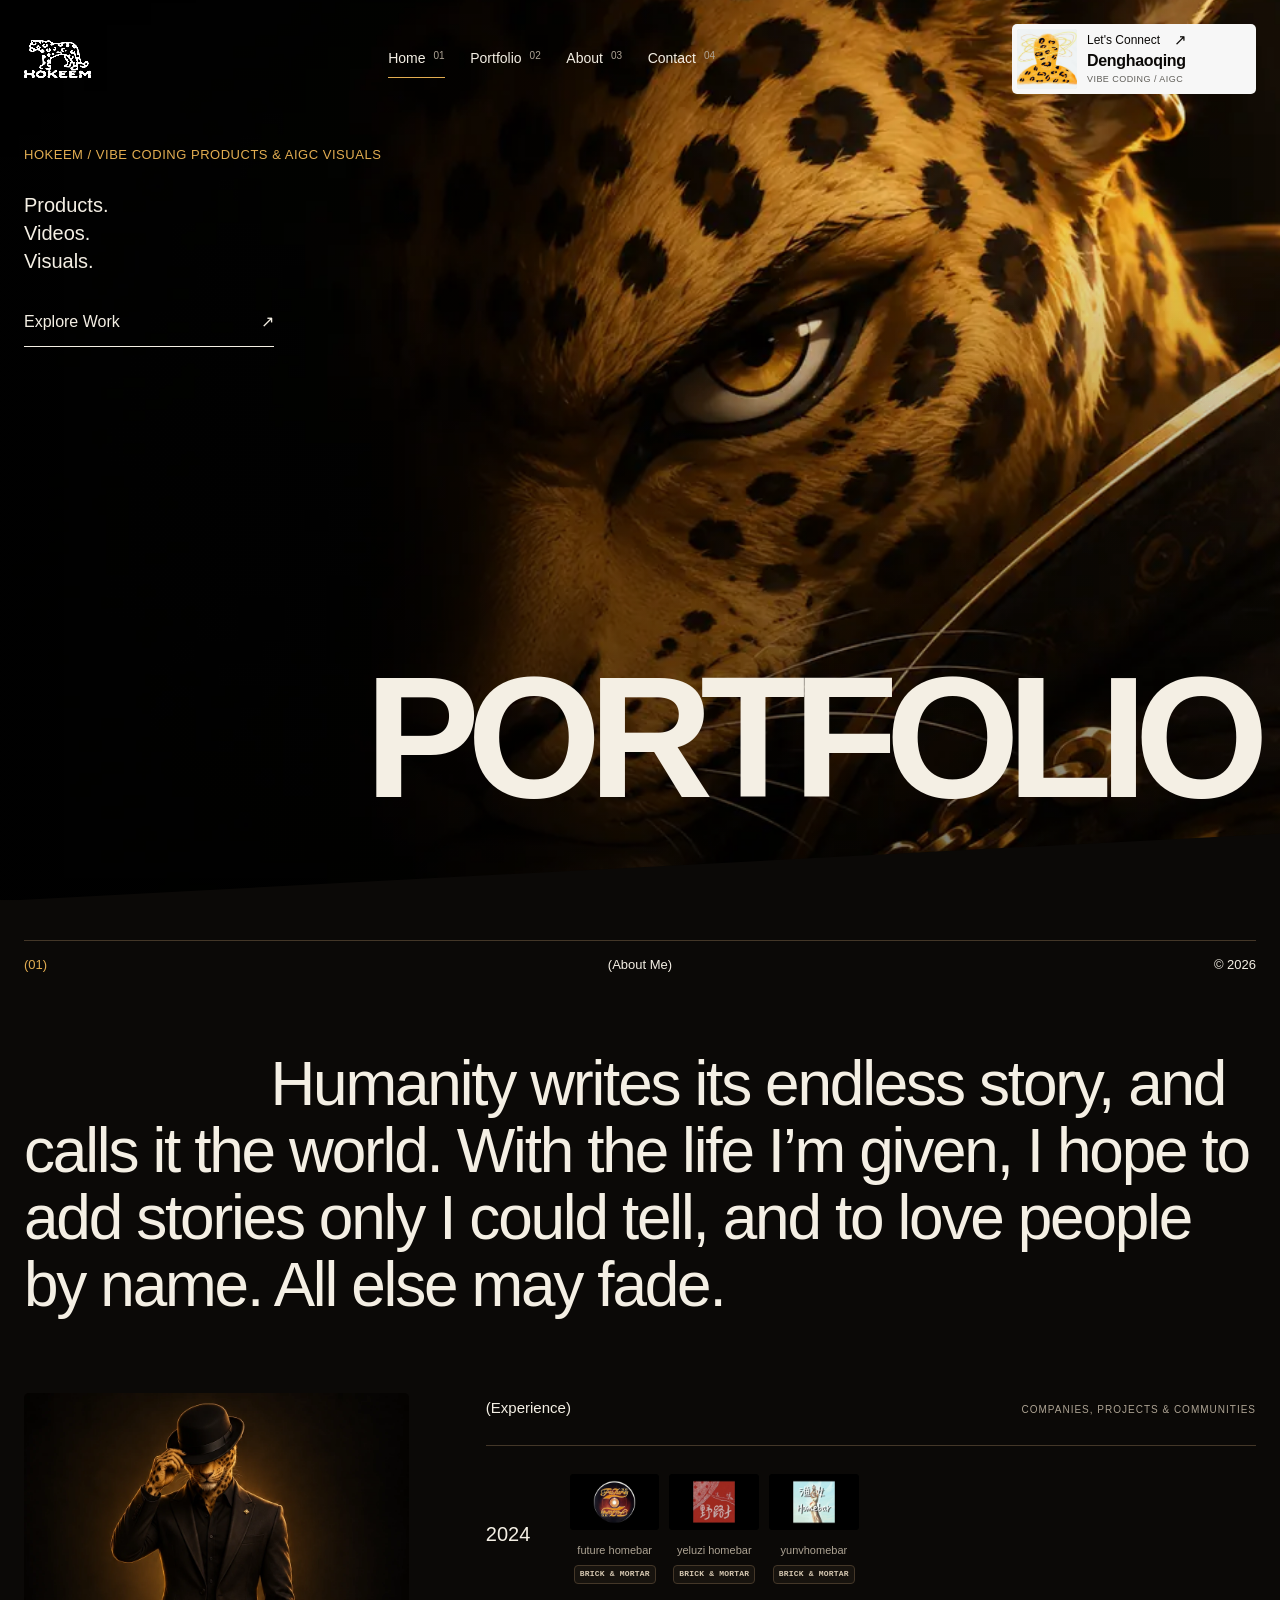
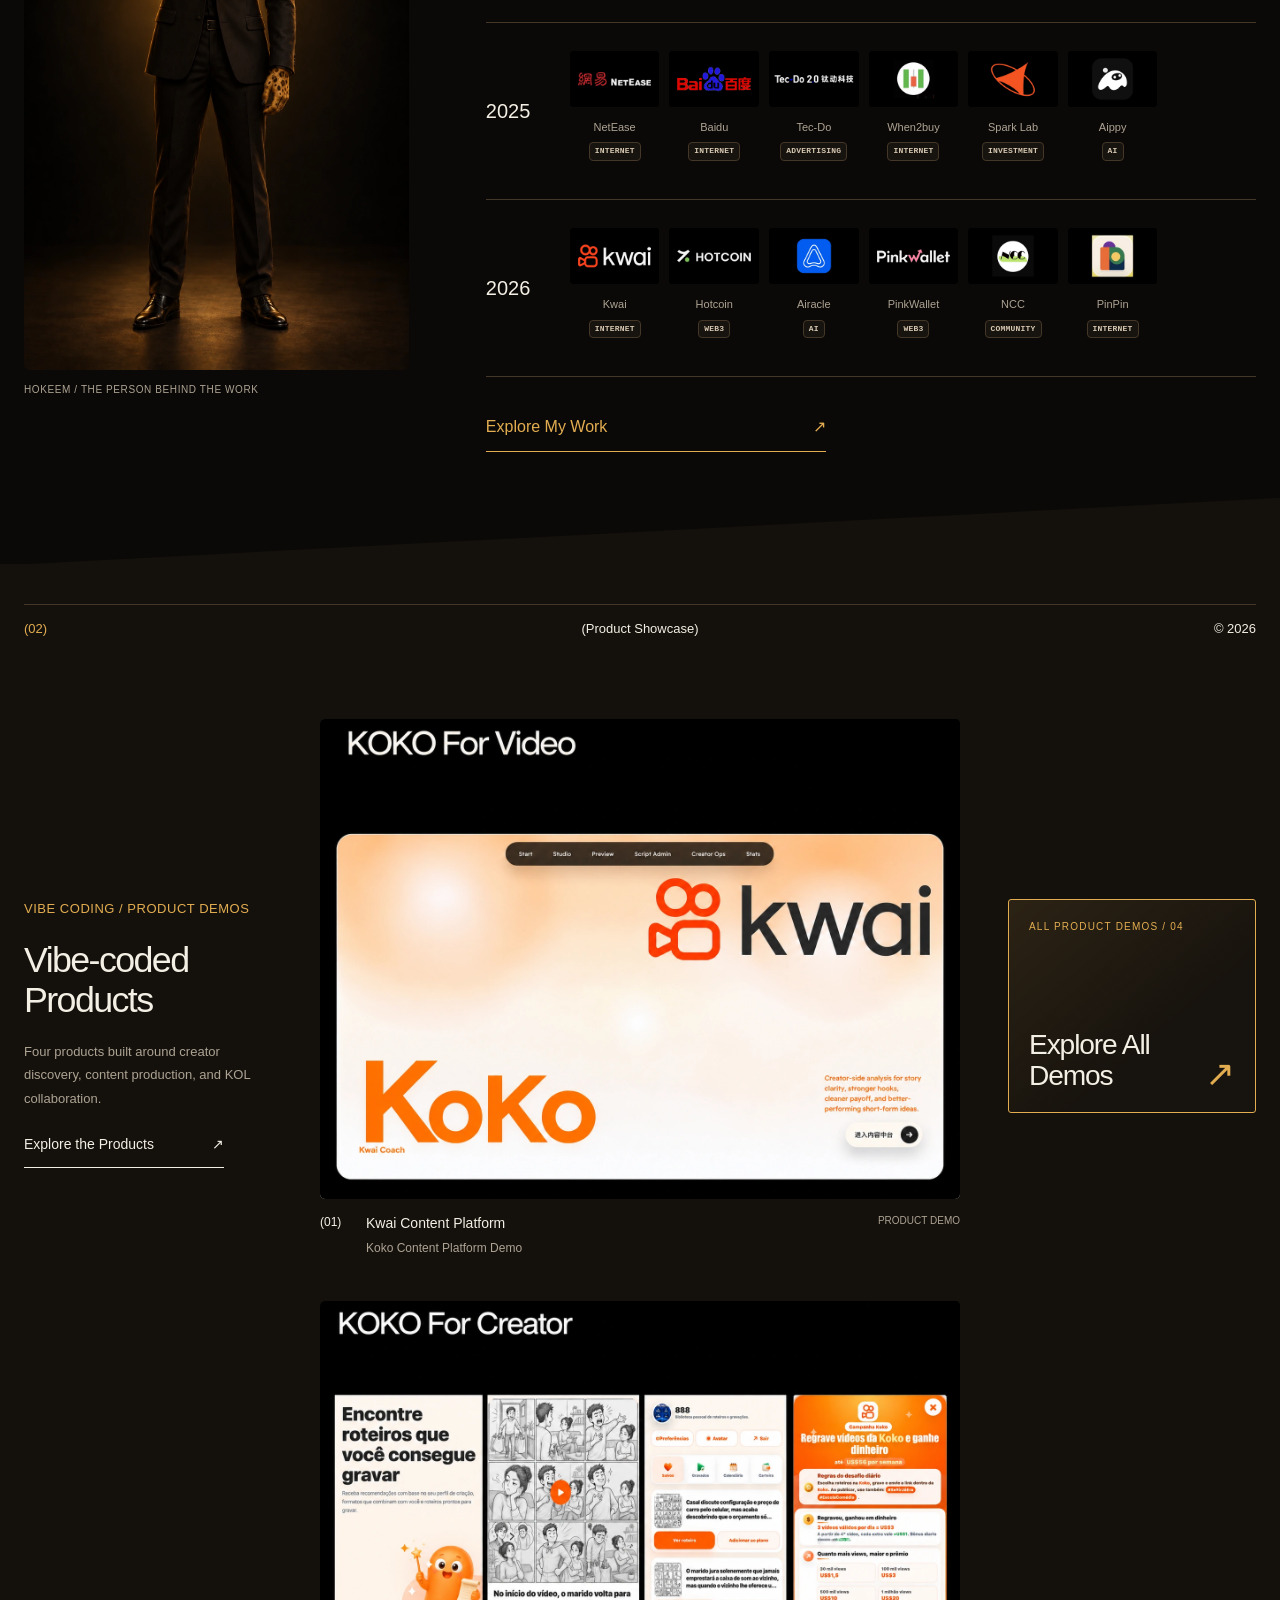
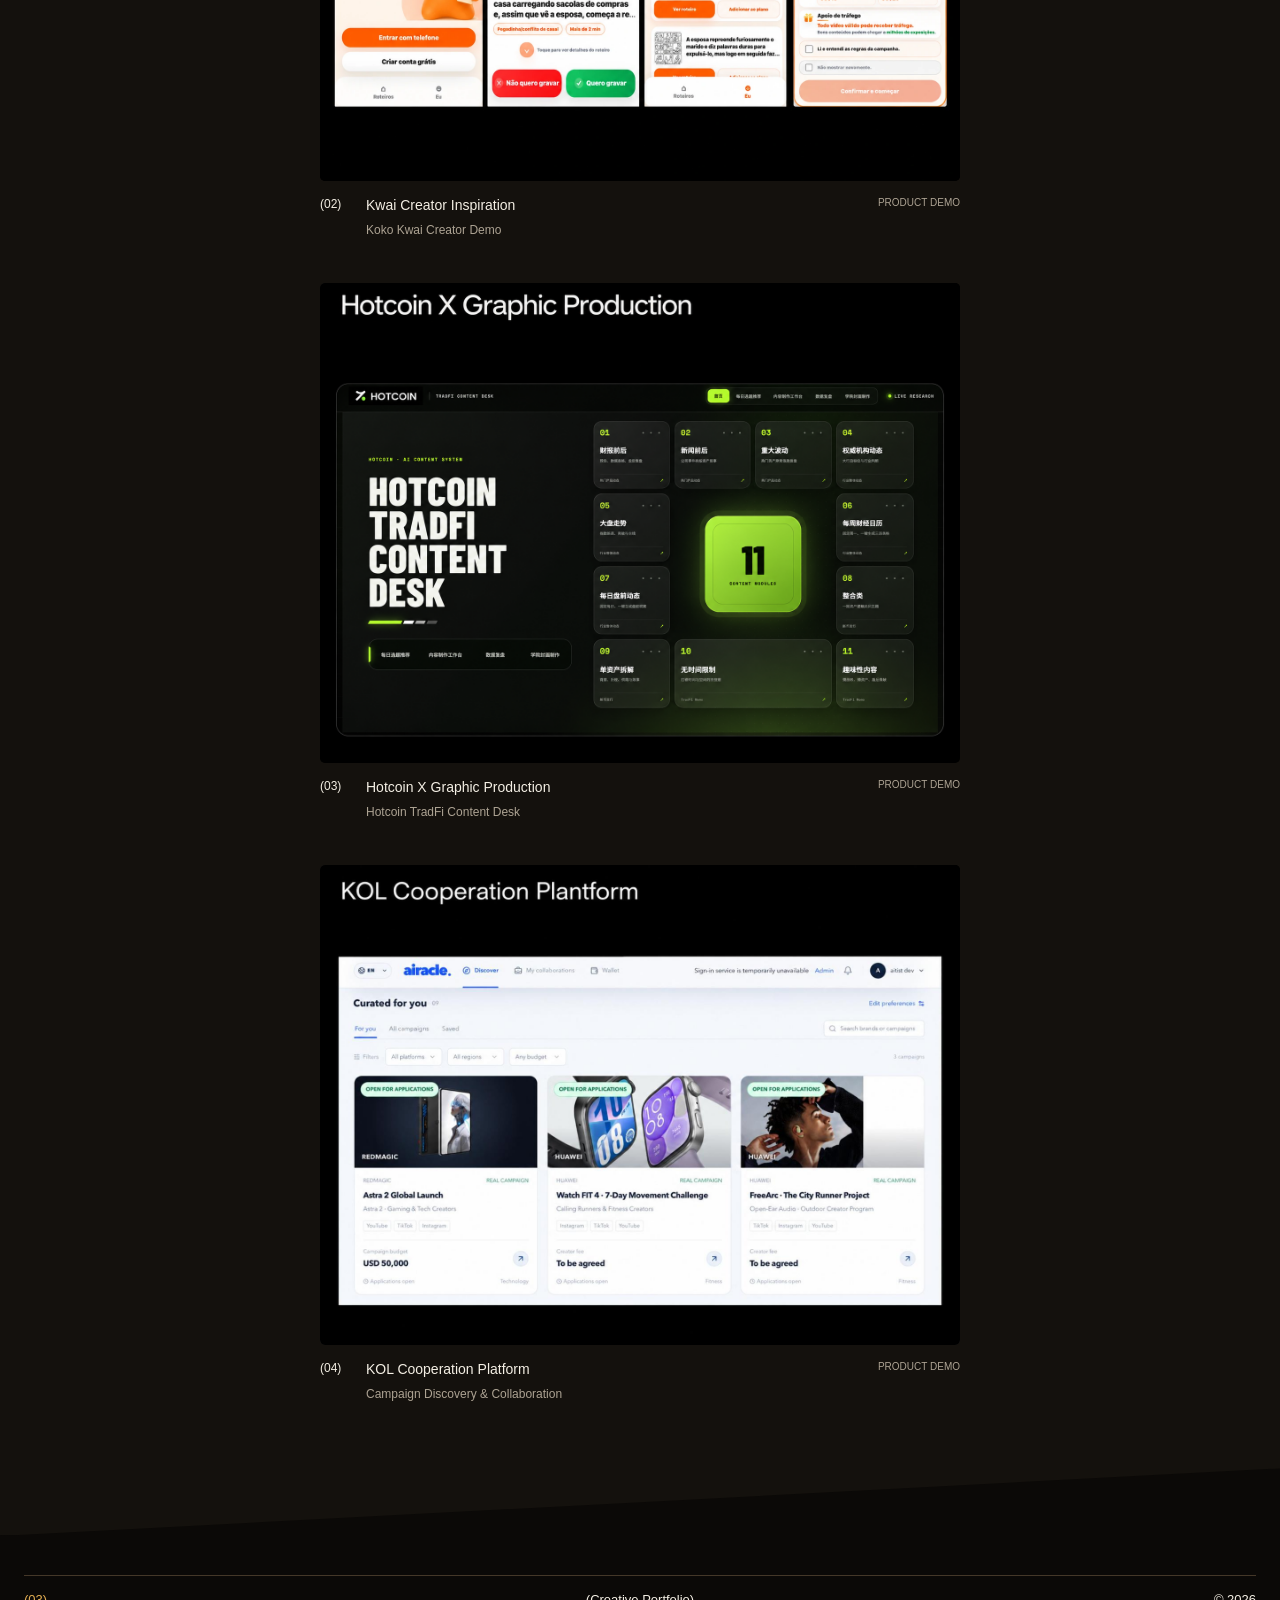
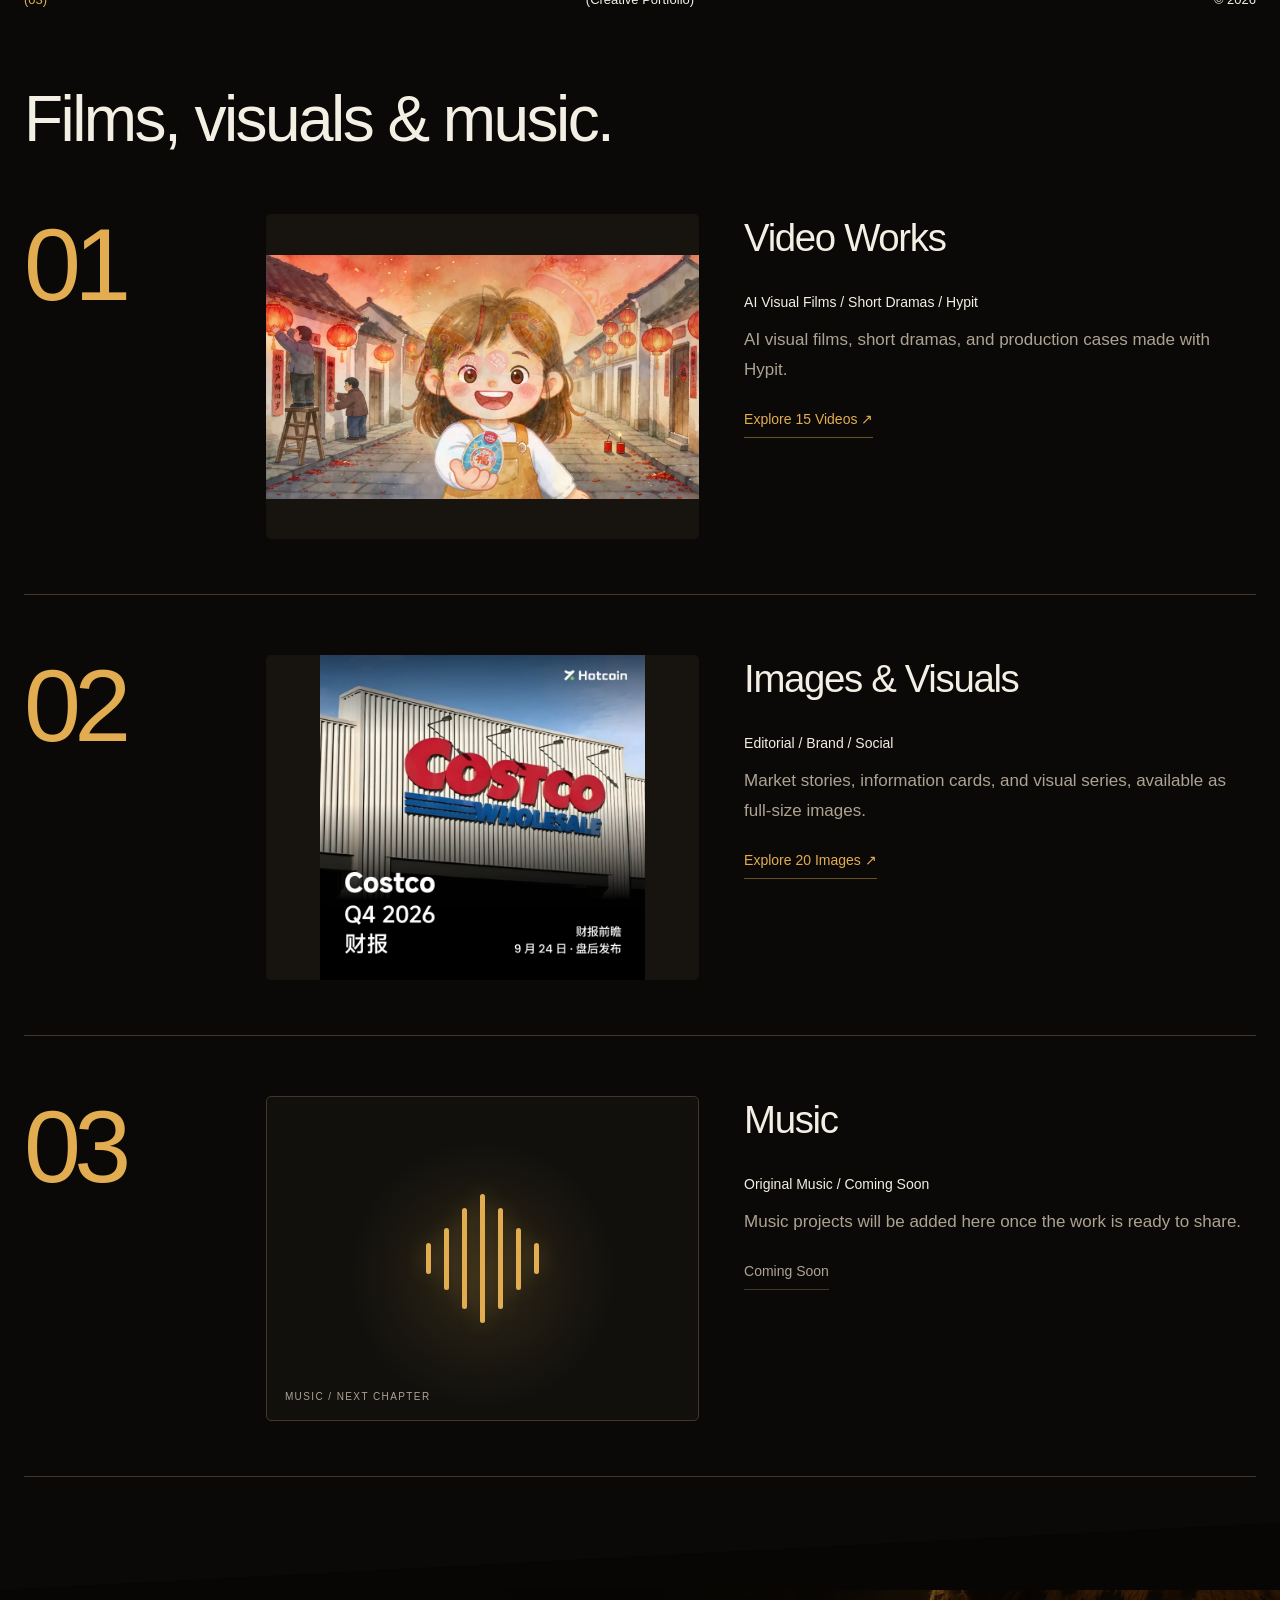
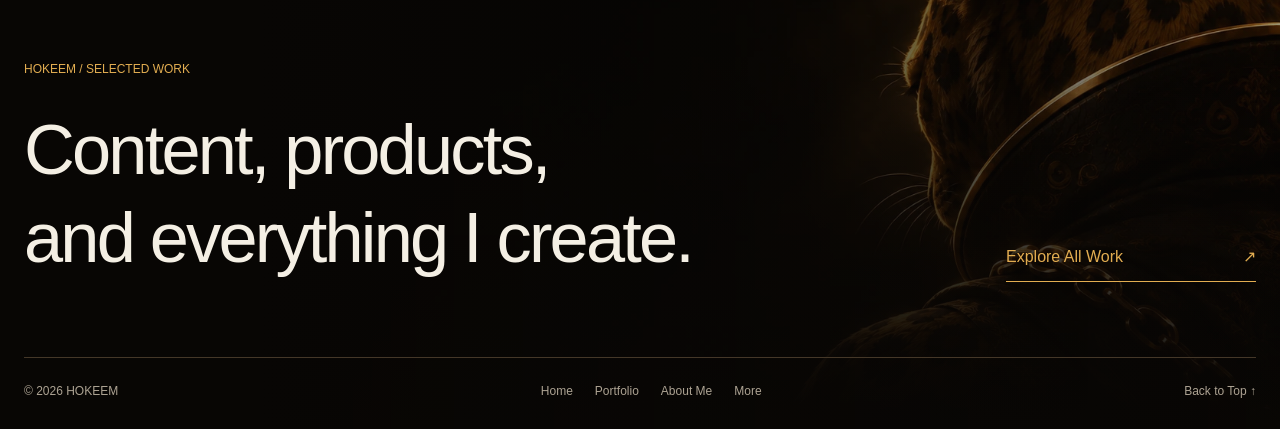
==== index.html @ ea2d8075 "Curate portfolio into compact product video image and game boards" ====
<!doctype html>
<html lang="en">
  <head>
    <meta charset="utf-8" />
    <meta name="viewport" content="width=device-width, initial-scale=1" />
    <meta name="color-scheme" content="dark" />
    <meta name="theme-color" content="#0b0907" />
    <meta name="description" content="Hokeem’s portfolio of vibe-coded products, AIGC video, and visual work." />
    <title>HOKEEM | Selected Work</title>
    <link rel="icon" type="image/png" sizes="128x128" href="[data-uri]" />
    <link rel="preload" as="image" href="./assets/hero-leopard.webp" />
    <link rel="stylesheet" href="./styles.css?v=portfolio-boards-20261018" />
    <script src="./project-data.js?v=portfolio-boards-20261018" defer></script>
    <script src="./career-data.js?v=life-work-only-20261018" defer></script>
    <script src="./app.js?v=portfolio-boards-20261018" defer></script>
  </head>
  <body>
    <header class="site-header" id="site-header">
      <a class="brand brand--custom" href="#home" aria-label="HOKEEM Home"><span class="brand-logo"><img src="./assets/hokeem-leopard-logo-original-20261015.png" alt="HOKEEM leopard logo" width="1614" height="975" decoding="async" fetchpriority="high"></span></a>
      <nav class="main-nav" aria-label="Main navigation">
        <a href="#home" data-nav="home">Home <small>01</small></a>
        <a href="#work" data-nav="work">Portfolio <small>02</small></a>
        <a href="#about" data-nav="about">About <small>03</small></a>
        <a href="#contact" data-nav="contact">Contact <small>04</small></a>
      </nav>
      <a class="header-link contact-cta" href="#contact" aria-label="Contact Denghaoqing"><span class="contact-cta__portrait"><img src="./assets/denghaoqing-avatar.png" alt="" width="1574" height="1260" decoding="async"></span><span class="contact-cta__details"><span class="contact-cta__heading">Let's Connect <span aria-hidden="true">↗</span></span><strong>Denghaoqing</strong><small>VIBE CODING / AIGC</small></span></a>
      <button class="mobile-toggle" type="button" data-menu aria-label="Open navigation" aria-expanded="false">Menu +</button>
    </header>

    <main id="app" tabindex="-1"></main>

    <footer class="site-footer portfolio-footer" role="contentinfo"><div class="portfolio-footer__top"><div><span>HOKEEM / SELECTED WORK</span><h2>Content, products,<br>and everything I create.</h2></div><a class="underlined-link" href="#work">Explore All Work <span>↗</span></a></div><div class="portfolio-footer__bottom"><span>© 2026 HOKEEM</span><nav aria-label="Footer navigation"><a href="#home">Home</a><a href="#work">Portfolio</a><a href="#about">About Me</a><a href="#contact">More</a></nav><a href="#home">Back to Top ↑</a></div></footer>

    <dialog id="image-dialog" class="image-dialog" aria-label="Image viewer">
      <button id="close-dialog" class="image-dialog__close" type="button" aria-label="Close image">×</button>
      <img id="dialog-image" alt="" />
      <p id="dialog-caption"></p>
    </dialog>
  </body>
</html>
---- styles.css ----
:root {
  color-scheme: dark;
  --paper: #0b0907;
  --ink: #f4efe4;
  --muted: #ada393;
  --line: #443728;
  --surface: #17130e;
  --gold: #e2ad51;
  font-family: -apple-system, BlinkMacSystemFont, 'Segoe UI', 'PingFang SC', 'Microsoft YaHei', sans-serif;
  background: var(--paper);
  color: var(--ink);
}
* { box-sizing: border-box; }
html { scroll-behavior: smooth; }
body { margin: 0; background: var(--paper); color: var(--ink); }
body, button, input { font-family: inherit; }
h1, h2, h3, p, figure, dl, dd { margin: 0; }
a { color: inherit; text-decoration: none; }
a, button { -webkit-tap-highlight-color: transparent; }
button { font: inherit; color: inherit; cursor: pointer; }
button:focus-visible, a:focus-visible { outline: 2px solid var(--gold); outline-offset: 5px; }
a:hover { color: var(--gold); }
img, video { display: block; max-width: 100%; }
img { height: auto; }
[hidden] { display: none !important; }
#app { min-width: 0; outline: 0; }
.page-section { width: min(calc(100% - 48px), 1440px); margin-inline: auto; padding: 40px 0 112px; background: var(--paper); }
.page-section > *, .work-grid > *, .intro-layout > *, .intro-row > *, .personal-format-card > *, .personal-bio__layout > *, .detail-intro > * { min-width: 0; }
.site-header { position: absolute; top: 24px; left: 50%; transform: translateX(-50%); width: min(calc(100% - 48px), 1440px); z-index: 10; display: grid; grid-template-columns: 1fr auto 1fr; gap: 32px; align-items: center; min-height: 36px; color: var(--ink); }
.brand { display: inline-flex; align-items: center; gap: 10px; justify-self: start; font-size: 18px; font-weight: 750; line-height: 1.2; }
.brand sup { font-size: 9px; }
.brand-mark { width: 24px; height: 24px; display: grid; grid-template-columns: repeat(2, 10px); grid-template-rows: repeat(2, 10px); gap: 2px; }
.brand-mark i { background: currentColor; }
.main-nav { display: flex; gap: 30px; align-items: center; }
.main-nav a { display: inline-flex; align-items: start; gap: 8px; padding: 10px 0; border-bottom: 1px solid transparent; font-size: 14px; line-height: 1.2; white-space: nowrap; }
.main-nav a.is-active { border-color: var(--gold); }
.main-nav small { color: var(--muted); font-size: 10px; }
.header-link { display: flex; gap: 24px; justify-self: end; font-size: 13px; }
.mobile-toggle { display: none; border: 0; padding: 10px 0; background: transparent; }
.mobile-panel { position: fixed; inset: 0; z-index: 100; display: flex; flex-direction: column; justify-content: center; gap: 28px; padding: 30px; background: var(--paper); color: var(--ink); overflow-y: auto; }
.mobile-panel > a { display: flex; justify-content: space-between; font-size: clamp(32px, 8vw, 70px); line-height: 1.2; }
.mobile-panel small { font-size: 16px; color: var(--gold); }
.mobile-panel > button { position: absolute; top: 24px; right: 24px; border: 0; padding: 10px; background: transparent; color: var(--gold); }
.hero { position: relative; isolation: isolate; min-height: max(640px, 90svh); background: #090705; color: var(--ink); }
.hero__image { position: absolute; inset: 0; z-index: -1; background-size: cover; background-position: 60% center; }
.hero__image::after { content: ''; position: absolute; inset: 0; background: linear-gradient(90deg, #0008, #0001 70%), linear-gradient(0deg, #0009, transparent 70%); }
.eyebrow { display: block; color: var(--gold); font-size: 13px; line-height: 1.6; letter-spacing: .04em; }
.home-hero-content { width: min(calc(100% - 48px), 1440px); margin-inline: auto; min-height: max(680px, 100svh); padding: 145px 0 28px; display: flex; flex-direction: column; justify-content: space-between; gap: 90px; }
.home-hero-intro { max-width: 570px; }
.home-hero-intro > p { font-size: clamp(26px, 3vw, 46px); line-height: 1.4; margin: 25px 0 35px; }
.underlined-link { display: flex; align-items: center; justify-content: space-between; gap: 30px; width: 250px; max-width: 100%; padding-bottom: 12px; border-bottom: 1px solid currentColor; font-size: 16px; line-height: 1.5; }
.underlined-link span { flex: none; transition: transform .25s; }
.underlined-link:hover span { transform: translate(3px, -3px); }
.hero-signature { display: flex; align-items: end; justify-content: space-between; gap: 24px; }
.hero-signature h1 { min-width: 0; font-size: clamp(56px, 16vw, 240px); font-weight: 750; letter-spacing: -.065em; line-height: 1; }
.hero-signature > span { flex: none; padding-bottom: 16px; color: var(--muted); font-size: 12px; line-height: 1.5; text-align: right; }
.hero__content { width: min(calc(100% - 48px), 1440px); margin-inline: auto; min-height: inherit; padding: 140px 0 40px; display: flex; gap: 50px; }
.hero__content--bottom { justify-content: space-between; align-items: end; }
.page-hero-title { flex: 1; min-width: 0; }
.page-hero-title h1 { margin-top: 30px; font-size: clamp(60px, 9vw, 140px); font-weight: 500; line-height: 1.1; letter-spacing: -.05em; overflow-wrap: anywhere; }
.hero__content--bottom > p { flex: 0 1 310px; font-size: 16px; line-height: 1.7; }
.hero__content--detail { flex-direction: column; justify-content: center; align-items: center; text-align: center; gap: 28px; }
.hero__content--detail > span { font-size: 13px; line-height: 1.5; color: var(--gold); }
.hero__content--detail h1 { max-width: 100%; font-size: clamp(36px, 5.5vw, 88px); line-height: 1.25; font-weight: 500; overflow-wrap: anywhere; }
.hero__detail-bottom { width: 100%; display: flex; align-items: start; justify-content: space-between; gap: 30px; margin-top: 35px; font-size: 13px; line-height: 1.6; text-align: left; }
.hero__detail-bottom > * { max-width: 50%; }
.section-bar { display: grid; grid-template-columns: 1fr 1fr 1fr; gap: 16px; border-top: 1px solid var(--line); padding-top: 14px; font-size: 13px; line-height: 1.5; }
.section-bar > span:first-child { color: var(--gold); }
.section-bar > span:nth-child(2) { text-align: center; }
.section-bar > span:last-child { text-align: right; }
.intro-lead { padding-block: 75px; max-width: 1370px; font-size: clamp(30px, 4vw, 64px); line-height: 1.35; font-weight: 500; letter-spacing: -.03em; overflow-wrap: anywhere; }
.intro-layout { display: grid; grid-template-columns: minmax(0, 1fr) minmax(0, 2fr); gap: clamp(32px, 6vw, 100px); align-items: start; }
.intro-project { width: 100%; }
.intro-project img { width: 100%; aspect-ratio: 4 / 3; height: auto; object-fit: contain; padding: 12px; border-radius: 5px; background: var(--surface); }
.intro-project > figcaption { margin-top: 12px; color: var(--muted); font-size: 12px; line-height: 1.5; }
.intro-rows { display: grid; gap: 50px; }
.intro-row { display: grid; grid-template-columns: 110px minmax(0, 1fr); gap: clamp(24px, 4vw, 65px); align-items: start; }
.intro-row > h3 { font-size: 15px; font-weight: 500; line-height: 1.7; }
.intro-row > p { color: var(--muted); font-size: clamp(17px, 1.6vw, 23px); line-height: 1.65; }
.intro-results dl > div { display: flex; justify-content: space-between; gap: 30px; border-bottom: 1px solid var(--line); padding: 0 0 18px; margin-bottom: 20px; font-size: 18px; line-height: 1.5; }
.intro-results dd { color: var(--gold); flex: none; }
.intro-results .underlined-link { margin-top: 38px; color: var(--gold); }
.intro-experience { --experience-brand-width: clamp(76px, 7vw, 96px); min-width: 0; }
.experience-heading { display: flex; justify-content: space-between; align-items: baseline; flex-wrap: wrap; gap: 14px; padding-block: 6px 28px; }
.experience-heading h3 { margin: 0; font-size: 15px; font-weight: 400; }
.experience-heading > span { color: var(--muted); font-size: 10px; line-height: 1.5; letter-spacing: .1em; }
.experience-list { list-style: none; margin: 0; padding: 0; border-top: 1px solid var(--line); }
.experience-row { display: grid; grid-template-columns: 88px minmax(0, 1fr) 144px; align-items: center; gap: 22px; min-height: 126px; padding-block: 18px; border-bottom: 1px solid var(--line); }
.experience-date { align-self: center; color: var(--muted); font-size: 13px; line-height: 1.6; font-variant-numeric: tabular-nums; }
.experience-date--pending { color: var(--muted); }
.experience-company { min-width: 0; }
.experience-company h4 { margin: 0; color: var(--ink); font-size: clamp(30px, 3.2vw, 46px); font-weight: 400; line-height: 1.1; letter-spacing: -.045em; overflow-wrap: normal; }
.experience-company p { margin-top: 12px; color: var(--muted); font-size: 13px; line-height: 1.6; }
.experience-company .experience-role--pending { font-size: 11px; }
.experience-logo { display: grid; place-items: center; width: 100%; aspect-ratio: 8 / 5; border-radius: 5px; background: #000; padding: 0; overflow: hidden; }
.experience-logo > img { display: block; width: 100%; height: auto; max-height: none; aspect-ratio: 8 / 5; object-fit: contain; filter: none; opacity: 1; }
.experience-footer { padding-top: 38px; }
.experience-footer .underlined-link { width: min(100%, 340px); color: var(--gold); }
@media (max-width: 1199px) and (min-width: 801px) {
  .experience-row { grid-template-columns: 68px minmax(0, 1fr) 112px; gap: 16px; min-height: 112px; }
  .experience-company h4 { font-size: 32px; }
}
@media (max-width: 600px) {
  .experience-heading { padding-bottom: 22px; }
  .experience-heading h3 { font-size: 13px; }
  .experience-heading > span { font-size: 9px; }
  .experience-row { grid-template-columns: 54px minmax(0, 1fr) 96px; grid-template-rows: auto; gap: 16px; min-height: 104px; padding-block: 18px; }
  .experience-date { grid-column: 1; grid-row: 1; font-size: 11px; overflow-wrap: normal; }
  .experience-company { grid-column: 2; grid-row: 1; }
  .experience-company h4 { font-size: 28px; }
  .experience-company p { margin-top: 8px; }
  .experience-row > .experience-logo { grid-column: 3; grid-row: 1; }
  .experience-footer { padding-top: 28px; }
}
@media (max-width: 380px) {
  .experience-row { grid-template-columns: 42px minmax(0, 1fr) 80px; gap: 10px; }
  .experience-company h4 { font-size: 24px; }
  .experience-date { font-size: 10px; }
}
/* One chapter per year, with original-color brand tiles on a single track. */
.experience-row--year { grid-template-columns: 64px minmax(0, 1fr); gap: 20px; min-height: 168px; padding-block: 28px; }
.experience-year { margin: 0; align-self: center; color: var(--ink); font-size: 20px; font-weight: 400; line-height: 1.2; font-variant-numeric: tabular-nums; }
.experience-year__brands { display: flex; align-items: start; gap: 10px; min-width: 0; list-style: none; margin: 0; padding: 0 0 10px; overflow-x: auto; overscroll-behavior-x: contain; scrollbar-width: thin; scrollbar-color: var(--line) transparent; }
.experience-year__brands:focus-visible { outline: 1px solid var(--gold); outline-offset: 6px; }
.experience-brand { flex: 0 0 var(--experience-brand-width); min-width: 0; }
.experience-row--year[data-year="2025"] .experience-year__brands { display: flex; }
.experience-brand figure { margin: 0; }
.experience-brand figcaption { margin-top: 12px; text-align: center; font-size: 11px; line-height: 1.5; white-space: nowrap; color: var(--muted); }
.experience-brand .experience-logo { border-radius: 4px; }
.experience-brand__name { display: block; }
.experience-badge { display: inline-flex; justify-content: center; align-items: center; padding: 3px 5px; margin-top: 7px; border: 1px solid #443728; border-radius: 4px; background: #17130e; color: #d6c8b2; font-family: 'SFMono-Regular', Consolas, 'Liberation Mono', monospace; font-size: 8px; font-weight: 700; line-height: 1.35; letter-spacing: .025em; text-transform: uppercase; white-space: nowrap; vertical-align: top; }
@media (max-width: 800px) {
  .intro-experience { --experience-brand-width: 88px; }
  .experience-row--year { min-height: 148px; }
  .experience-brand { flex-basis: 88px; }
}
@media (max-width: 600px) {
  .experience-row--year { grid-template-columns: 44px minmax(0, 1fr); gap: 16px; min-height: 142px; padding-block: 24px; }
  .experience-year { font-size: 17px; }
  .experience-brand { flex-basis: 88px; }
  .experience-brand figcaption { margin-top: 10px; font-size: 10px; }
}
.section-heading { display: flex; justify-content: space-between; align-items: end; gap: 40px; padding: 75px 0 40px; }
.section-heading h2, .formats-heading { font-size: clamp(34px, 5vw, 76px); line-height: 1.25; font-weight: 500; letter-spacing: -.04em; }
.section-heading h2 > span { display: inline-block; vertical-align: top; font-size: 13px; line-height: 2; letter-spacing: 0; margin-left: 15px; color: var(--gold); }
.section-heading .underlined-link { flex: 0 1 250px; }
.work-grid { display: grid; grid-template-columns: repeat(2, minmax(0, 1fr)); gap: 45px 18px; align-items: start; }
.work-card { display: block; min-width: 0; color: var(--ink); }
.work-card__art { aspect-ratio: 4 / 3; position: relative; isolation: isolate; display: grid; place-items: center; overflow: hidden; background: var(--surface); border-radius: 5px; }
.work-card__art::before { content: ''; position: absolute; z-index: -1; inset: -20px; background: var(--art) center / cover; filter: blur(15px) brightness(.45); }
.work-card__art > img { width: 100%; height: 100%; object-fit: contain; transition: transform .6s ease; }
.work-card:hover .work-card__art > img { transform: scale(1.04); }
.work-card__open { position: absolute; top: 14px; right: 14px; display: grid; place-items: center; width: 36px; height: 36px; border: 1px solid var(--gold); color: #140c04; background: var(--gold); font-size: 16px; opacity: 0; transition: opacity .25s; }
.work-card:hover .work-card__open, .work-card:focus-visible .work-card__open { opacity: 1; }
.duration { position: absolute; bottom: 12px; right: 12px; padding: 4px 7px; color: var(--ink); background: #000a; font-size: 11px; line-height: 1.5; }
.work-card__meta { display: grid; grid-template-columns: 32px minmax(0, 1fr) auto; gap: 12px; padding-top: 13px; font-size: 12px; line-height: 1.6; }
.work-card__meta strong { display: block; font-weight: 500; overflow-wrap: anywhere; }
.work-card__meta small { display: block; color: var(--muted); font-size: 12px; margin-top: 3px; }
.work-card__meta > span:last-child { color: var(--muted); font-size: 10px; text-align: right; }
.work-grid--portraits { grid-template-columns: repeat(4, minmax(0, 1fr)); }
.work-grid--portraits .work-card__art { aspect-ratio: 4 / 3; }
.work-grid--portraits .work-card__art > img { height: 100%; }
.work-grid--portraits .work-card__meta { grid-template-columns: 25px minmax(0, 1fr); }
.work-grid--portraits .work-card__meta > span:last-child { display: none; }
.work-grid--images { grid-template-columns: repeat(7, minmax(0, 1fr)); gap: 28px 12px; }
.work-card--image > button { display: block; border: 0; padding: 0; width: 100%; background: transparent; }
.work-grid--images .work-card__art { aspect-ratio: 4 / 3; }
.work-grid--images .work-card__art::before { display: none; }
.work-grid--images .work-card__art > img { width: 100%; height: 100%; object-fit: contain; }
.work-grid--images .work-card__meta { display: block; padding-top: 8px; }
.work-grid--images .work-card__meta > span:first-child, .work-grid--images .work-card__meta > span:last-child, .work-grid--images .work-card__meta small { display: none; }
.work-grid--images .work-card__meta strong { font-size: 11px; line-height: 1.5; }
.formats-heading { padding-block: 70px 55px; }
.format-list { display: grid; gap: 60px; }
.personal-format-card { display: grid; grid-template-columns: minmax(65px, .5fr) minmax(0, 1.1fr) minmax(0, 1.3fr); gap: 45px; align-items: start; padding-bottom: 55px; border-bottom: 1px solid var(--line); }
.format-number { color: var(--gold); font-size: clamp(65px, 8vw, 130px); font-weight: 400; line-height: 1; letter-spacing: -.065em; }
.format-image { display: block; background: var(--surface); border-radius: 5px; overflow: hidden; aspect-ratio: 4 / 3; }
.format-image > img { width: 100%; height: 100%; object-fit: contain; transition: transform .5s; }
.format-image:hover > img { transform: scale(1.025); }
.format-copy h3 { font-size: clamp(28px, 3vw, 46px); line-height: 1.25; font-weight: 500; }
.format-copy > p { color: var(--muted); font-size: 17px; line-height: 1.75; }
.format-copy > .format-subtitle { color: var(--ink); font-size: 14px; margin: 28px 0 10px; }
.format-link { display: inline-block; color: var(--gold); padding-bottom: 6px; margin-top: 24px; border-bottom: 1px solid #e2ad5170; font-size: 14px; line-height: 1.6; }
.filter-row { display: flex; justify-content: space-between; align-items: center; gap: 24px; margin-top: 60px; border-bottom: 1px solid var(--line); padding-bottom: 24px; }
.filter-row > span { font-size: 12px; color: var(--gold); }
.filter-row > div { display: flex; flex-wrap: wrap; gap: 8px; }
.filter-row button { border: 1px solid transparent; background: transparent; padding: 12px 18px; font-size: 16px; line-height: 1.5; }
.filter-row button.is-active, .filter-row button:hover { border-color: var(--gold); background: #e2ad5110; }
.filter-row small { font-size: 11px; color: var(--muted); margin-left: 8px; }
.group-filters { display: flex; flex-wrap: wrap; gap: 8px 20px; padding: 24px 0; border-bottom: 1px solid var(--line); }
.group-filters button { padding: 6px 0; border: 0; border-bottom: 1px solid transparent; background: transparent; color: var(--muted); font-size: 14px; line-height: 1.5; }
.group-filters button.is-active { color: var(--gold); border-color: var(--gold); }
.result-count { color: var(--muted); font-size: 12px; line-height: 1.5; margin-top: 24px; }
.catalog-group { margin-top: 70px; }
.group-heading { display: flex; justify-content: space-between; gap: 30px; align-items: end; margin-bottom: 25px; }
.group-heading > div > span, .group-heading > span { font-size: 12px; line-height: 1.6; color: var(--muted); }
.group-heading h2 { font-size: clamp(26px, 3vw, 44px); font-weight: 500; line-height: 1.3; margin-top: 12px; }
.group-heading sup { font-size: 13px; color: var(--gold); }
.personal-bio__layout { display: grid; grid-template-columns: minmax(0, 1fr) minmax(0, 1fr); gap: 90px; padding-top: 85px; }
.personal-bio__layout h2 { font-size: clamp(38px, 5vw, 70px); font-weight: 500; line-height: 1.3; letter-spacing: -.04em; }
.personal-bio__layout p { font-size: 21px; line-height: 1.85; color: var(--muted); margin-bottom: 28px; }
.personal-bio__layout .underlined-link { margin-top: 40px; color: var(--gold); }
.career-section__heading { display: flex; justify-content: space-between; align-items: end; gap: 40px; padding-block: 64px 46px; }
.career-section__heading h2 { font-size: clamp(36px, 4.5vw, 64px); line-height: 1.08; font-weight: 400; letter-spacing: -.04em; }
.career-section__heading p { max-width: 350px; color: var(--muted); font-size: 16px; line-height: 1.65; }
.career-list { margin: 0; padding: 0; list-style: none; border-top: 1px solid var(--line); }
.career-entry { display: grid; grid-template-columns: 180px minmax(0, 1fr) 160px; gap: clamp(24px, 4vw, 65px); align-items: start; padding-block: 40px; border-bottom: 1px solid var(--line); }
.career-entry > * { min-width: 0; }
.career-entry__date { padding-top: 7px; color: var(--muted); font-size: 13px; line-height: 1.7; font-variant-numeric: tabular-nums; }
.career-entry__copy h3 { font-size: clamp(28px, 3vw, 42px); font-weight: 400; line-height: 1.15; letter-spacing: -.035em; }
.career-entry__role { margin-top: 12px; color: var(--gold); font-size: 14px; line-height: 1.6; }
.career-entry__summary { max-width: 68ch; margin-top: 17px; color: var(--muted); font-size: 17px; line-height: 1.75; }
.career-entry__brands { display: grid; gap: 12px; }
.career-brand { min-width: 0; text-align: center; }
.career-entry__brands--multiple { grid-template-columns: repeat(3, minmax(0, 1fr)); grid-column: 2 / -1; max-width: 440px; }
.career-entry:has(.career-entry__brands--multiple) .career-entry__copy { grid-column: 2 / -1; }
.career-background__layout { display: grid; grid-template-columns: minmax(0, 1fr) minmax(0, 1fr); gap: clamp(40px, 8vw, 140px); padding-top: 64px; }
.career-education .eyebrow { font-size: 11px; }
.career-education__date { margin-top: 26px; color: var(--muted); font-size: 13px; }
.career-education h2 { max-width: 17ch; margin-top: 20px; font-size: clamp(30px, 3.5vw, 48px); font-weight: 400; line-height: 1.15; letter-spacing: -.035em; }
.career-education > p:last-child { max-width: 50ch; margin-top: 24px; color: var(--muted); font-size: 17px; line-height: 1.75; }
.career-highlights { padding: 0; margin: 0; list-style: none; }
.career-highlights li { border-bottom: 1px solid var(--line); padding-bottom: 28px; margin-bottom: 28px; }
.career-highlights li > span { color: var(--gold); font-size: 12px; }
.career-highlights h3 { margin-top: 12px; font-size: 22px; font-weight: 400; line-height: 1.25; letter-spacing: -.02em; }
.career-highlights p { margin-top: 12px; color: var(--muted); font-size: 16px; line-height: 1.7; }
.career-practice__grid { display: grid; grid-template-columns: repeat(3, minmax(0, 1fr)); gap: 48px; padding-block: 64px; }
.career-practice h2 { font-size: 26px; font-weight: 400; line-height: 1.25; letter-spacing: -.025em; }
.career-practice p { margin-top: 18px; color: var(--muted); font-size: 16px; line-height: 1.7; }
.career-practice > .underlined-link { width: min(100%, 340px); color: var(--gold); }
@media (max-width: 1000px) {
  .career-entry { grid-template-columns: 126px minmax(0, 1fr) 120px; gap: 25px; }
  .career-entry__summary { font-size: 16px; }
}
@media (max-width: 700px) {
  .career-section__heading { display: block; padding-block: 42px 32px; }
  .career-section__heading p { margin-top: 20px; }
  .career-entry { grid-template-columns: minmax(0, 1fr) 108px; column-gap: 24px; row-gap: 18px; padding-block: 28px; }
  .career-entry__date { grid-column: 1; grid-row: 1; padding-top: 0; font-size: 12px; }
  .career-entry__copy { grid-column: 1 / -1; grid-row: 2; }
  .career-entry__copy h3 { font-size: 30px; }
  .career-entry__brands { grid-column: 2; grid-row: 1; }
  .career-entry__brands--multiple { grid-column: 1 / -1; grid-row: 3; max-width: 360px; }
  .career-entry:has(.career-entry__brands--multiple) .career-entry__copy { grid-column: 1 / -1; }
  .career-background__layout { grid-template-columns: minmax(0, 1fr); gap: 48px; padding-top: 42px; }
  .career-practice__grid { grid-template-columns: minmax(0, 1fr); gap: 32px; padding-block: 42px; }
}
.detail-intro { display: grid; grid-template-columns: minmax(0, 1.8fr) minmax(0, 1fr); gap: 90px; padding-block: 80px 65px; }
.detail-intro > p { font-size: clamp(26px, 3vw, 46px); line-height: 1.5; }
.detail-intro dl { font-size: 16px; line-height: 1.6; }
.detail-intro dt { color: var(--muted); font-size: 11px; margin-bottom: 8px; }
.detail-intro dd { margin-bottom: 25px; overflow-wrap: anywhere; }
.detail-media { display: flex; align-items: center; justify-content: center; min-height: 300px; padding: 40px; background: var(--surface); border-radius: 5px; }
.media-viewer { position: relative; display: grid; place-items: center; border: 0; padding: 0; background: #090705; width: 100%; max-width: 1100px; aspect-ratio: 16 / 9; overflow: hidden; }
.media-viewer > img { width: 100%; height: 100%; object-fit: contain; }
.media-viewer--portrait { max-width: 360px; aspect-ratio: 9 / 16; }
.media-viewer--image { aspect-ratio: auto; max-width: 900px; background: transparent; }
.media-viewer--image > img { max-height: 80vh; width: auto; height: auto; object-fit: contain; }
.media-viewer__play { position: absolute; top: 50%; left: 50%; transform: translate(-50%, -50%); display: grid; place-items: center; width: 70px; height: 70px; border-radius: 50%; color: #140c04; background: var(--gold); font-size: 20px; }
.media-viewer__caption, .media-viewer--image > span { position: absolute; left: 14px; bottom: 14px; max-width: calc(100% - 28px); padding: 7px 10px; background: #000b; color: var(--ink); font-size: 12px; line-height: 1.5; }
.inline-video { width: 100%; max-width: 1100px; max-height: 85vh; background: #000; }
.inline-video--portrait { max-width: 360px; }
.back-link { display: inline-block; margin-top: 35px; padding-bottom: 10px; border-bottom: 1px solid currentColor; line-height: 1.5; }
.contact-screen { width: min(calc(100% - 48px), 1440px); margin-inline: auto; min-height: 85svh; padding: 145px 0 60px; display: flex; flex-direction: column; justify-content: space-between; gap: 50px; }
.contact-screen > span { color: var(--gold); font-size: 14px; line-height: 1.5; }
.contact-screen h1 { font-size: clamp(48px, 9vw, 140px); line-height: 1.2; font-weight: 500; letter-spacing: -.04em; }
.contact-screen__links { display: flex; flex-wrap: wrap; gap: 30px; }
.contact-screen__links a { display: flex; justify-content: space-between; gap: 24px; width: min(100%, 300px); border-bottom: 1px solid var(--line); padding-bottom: 15px; line-height: 1.5; }
.contact-screen > p { font-size: 14px; line-height: 1.8; color: var(--muted); }
.portfolio-footer { background: #080604; border-top: 1px solid var(--line); padding: 70px max(24px, calc((100vw - 1440px) / 2)) 28px; }
.portfolio-footer__top { display: flex; justify-content: space-between; align-items: end; gap: 50px; padding-bottom: 75px; }
.portfolio-footer__top > div > span { color: var(--gold); font-size: 12px; line-height: 1.5; }
.portfolio-footer h2 { margin-top: 28px; font-size: clamp(38px, 5.5vw, 80px); line-height: 1.25; font-weight: 500; letter-spacing: -.04em; }
.portfolio-footer__top > a { color: var(--gold); flex: 0 1 250px; }
.portfolio-footer__bottom { display: flex; justify-content: space-between; align-items: center; flex-wrap: wrap; gap: 24px; border-top: 1px solid var(--line); padding-top: 24px; font-size: 12px; line-height: 1.6; color: var(--muted); }
.portfolio-footer nav { display: flex; gap: 22px; }
.image-dialog { max-width: min(94vw, 1300px); max-height: 94vh; padding: 30px; border: 1px solid var(--line); background: var(--paper); color: var(--ink); overflow-y: auto; }
.image-dialog::backdrop { background: #000d; }
.image-dialog img { max-height: 78vh; width: auto; max-width: 100%; object-fit: contain; margin-inline: auto; }
.image-dialog p { margin-top: 12px; font-size: 13px; line-height: 1.6; }
.image-dialog__close { position: absolute; top: 0; right: 0; width: 36px; height: 36px; border: 0; background: var(--surface); color: var(--ink); font-size: 26px; }
@media (max-width: 1199px) {
  .main-nav { gap: 20px; }
  .site-header { gap: 24px; }
  .work-grid--images { grid-template-columns: repeat(5, minmax(0, 1fr)); }
  .work-grid--portraits { grid-template-columns: repeat(3, minmax(0, 1fr)); }
  .personal-format-card { grid-template-columns: 70px minmax(0, 1fr) minmax(0, 1fr); gap: 30px; }
  .format-number { font-size: 70px; }
  .intro-layout { grid-template-columns: minmax(0, 1fr) minmax(0, 1.7fr); gap: 35px; }
  .intro-row { grid-template-columns: 90px minmax(0, 1fr); gap: 25px; }
  .hero-signature > span { display: none; }
}
@media (max-width: 800px) {
  .hero__content--bottom { flex-direction: column; justify-content: end; align-items: start; gap: 35px; }
  .hero__content--bottom > p { flex: none; max-width: 520px; }
  .intro-layout { grid-template-columns: minmax(0, 1fr); gap: 45px; }
  .intro-project { max-width: 500px; }
  .intro-project img { aspect-ratio: 16 / 9; }
  .intro-lead { padding-block: 55px; }
  .intro-rows { gap: 35px; }
  .personal-format-card { grid-template-columns: 60px minmax(0, 1fr); gap: 25px; }
  .format-number { grid-row: 1 / span 2; font-size: 60px; }
  .format-copy { grid-column: 2; }
  .format-copy > .format-subtitle { margin-top: 20px; }
  .personal-bio__layout, .detail-intro { grid-template-columns: minmax(0, 1fr); gap: 40px; }
  .personal-bio__layout { padding-top: 60px; }
  .detail-intro { padding-block: 55px; }
  .filter-row { display: block; }
  .filter-row > span { display: block; margin-bottom: 20px; }
  .work-card__meta { grid-template-columns: 25px minmax(0, 1fr); gap: 8px; }
  .work-card__meta > span:last-child { display: none; }
  .work-grid--portraits { grid-template-columns: repeat(2, minmax(0, 1fr)); }
}
@media (max-width: 600px) {
  .page-section { width: calc(100% - 40px); padding: 28px 0 70px; }
  .site-header { width: calc(100% - 40px); top: 20px; display: flex; justify-content: space-between; }
  .main-nav, .header-link { display: none; }
  .brand { font-size: 16px; }
  .mobile-toggle { display: block; }
  .home-hero-content, .hero__content { width: calc(100% - 40px); padding-top: 125px; }
  .home-hero-content { min-height: max(600px, 92svh); gap: 70px; }
  .hero { min-height: max(560px, 82svh); }
  .hero-signature h1 { font-size: 16vw; }
  .home-hero-intro > p { font-size: 28px; }
  .eyebrow { font-size: 11px; }
  .page-hero-title h1 { font-size: clamp(44px, 12vw, 72px); }
  .hero__content--bottom > p { font-size: 14px; }
  .hero__content--detail h1 { font-size: 34px; }
  .hero__detail-bottom { flex-direction: column; gap: 18px; font-size: 12px; }
  .hero__detail-bottom > * { max-width: 100%; }
  .section-bar { font-size: 11px; gap: 8px; }
  .intro-lead { font-size: 30px; padding-block: 42px; }
  .intro-row { grid-template-columns: minmax(0, 1fr); gap: 12px; }
  .intro-row h3 { font-size: 13px; color: var(--gold); }
  .intro-row > p { font-size: 17px; }
  .intro-results dl > div { font-size: 17px; }
  .section-heading { flex-direction: column; align-items: start; gap: 28px; padding-block: 45px 30px; }
  .section-heading .underlined-link { flex: none; }
  .work-grid { grid-template-columns: minmax(0, 1fr); gap: 32px; }
  .work-card__meta { grid-template-columns: 28px minmax(0, 1fr) auto; }
  .work-card__meta > span:last-child { display: block; font-size: 9px; }
  .work-card__open { opacity: 1; width: 30px; height: 30px; }
  .work-grid--images, .work-grid--portraits { grid-template-columns: repeat(2, minmax(0, 1fr)); gap: 25px 10px; }
  .work-grid--images .work-card__meta > span:last-child, .work-grid--portraits .work-card__meta > span:last-child { display: none; }
  .work-grid--portraits .work-card__meta { grid-template-columns: 20px minmax(0, 1fr); gap: 4px; font-size: 11px; }
  .work-grid--portraits .work-card__meta small { font-size: 10px; }
  .formats-heading { font-size: 34px; padding-block: 45px 35px; }
  .personal-format-card { grid-template-columns: 42px minmax(0, 1fr); gap: 18px; padding-bottom: 35px; }
  .format-number { font-size: 42px; }
  .format-copy h3 { font-size: 28px; }
  .format-copy > p { font-size: 16px; }
  .format-copy > .format-subtitle { font-size: 12px; }
  .filter-row { margin-top: 40px; }
  .filter-row > div { gap: 5px; }
  .filter-row button { padding: 10px; font-size: 14px; }
  .filter-row small { margin-left: 4px; font-size: 10px; }
  .group-filters { gap: 5px 16px; }
  .group-filters button { font-size: 12px; }
  .catalog-group { margin-top: 50px; }
  .group-heading { align-items: start; gap: 15px; }
  .group-heading > span { max-width: 75px; font-size: 10px; }
  .group-heading > div > span { font-size: 10px; }
  .group-heading h2 { font-size: 25px; }
  .personal-bio__layout p { font-size: 18px; }
  .detail-intro > p { font-size: 26px; }
  .detail-media { min-height: 180px; padding: 12px; }
  .media-viewer--portrait, .inline-video--portrait { max-width: 280px; }
  .media-viewer__play { width: 54px; height: 54px; font-size: 16px; }
  .media-viewer__caption { font-size: 10px; }
  .contact-screen { width: calc(100% - 40px); padding-top: 125px; gap: 40px; }
  .contact-screen__links { flex-direction: column; }
  .contact-screen > p { font-size: 12px; }
  .portfolio-footer { padding: 50px 20px 24px; }
  .portfolio-footer__top { flex-direction: column; align-items: start; gap: 35px; padding-bottom: 50px; }
  .portfolio-footer__top > a { flex: none; }
  .portfolio-footer__bottom { font-size: 11px; gap: 20px; }
  .portfolio-footer nav { gap: 18px; }
  .image-dialog { padding: 28px 14px 14px; }
}
@media (prefers-reduced-motion: reduce) {
  html { scroll-behavior: auto; }
  *, *::before, *::after { animation: none !important; transition: none !important; }
}

/* Fuel's three-column portfolio composition, scoped to this section only. */
.featured-layout {
  display: grid;
  grid-template-columns: minmax(150px, 250px) minmax(0, 800px) minmax(120px, 250px);
  gap: 46px;
  align-items: start;
  margin-top: 80px;
  isolation: isolate;
}
.featured-layout > * { min-width: 0; }
.featured-context, .featured-all { position: sticky; top: 50px; padding-top: 180px; }
.featured-context h2 { margin-top: 20px; font-size: clamp(34px, 3.9vw, 56px); font-weight: 500; letter-spacing: -.045em; line-height: 1.12; }
.featured-context > p { margin-top: 20px; color: var(--muted); font-size: 13px; line-height: 1.8; }
.featured-context > .underlined-link { margin-top: 24px; font-size: 14px; width: 200px; }
.featured-all { display: flex; justify-content: end; }
.featured-all .underlined-link { width: 190px; font-size: 15px; }
.featured-stack { position: relative; display: flex; flex-direction: column; gap: 24px; min-width: 0; }
.featured-card {
  display: block;
  position: sticky;
  top: calc(50px + var(--card-order) * 40px);
  z-index: calc(1 + var(--card-order));
  width: 100%;
  min-width: 0;
  background: var(--paper);
  border-radius: 5px 5px 0 0;
  color: var(--ink);
}
.featured-card:last-child { position: relative; top: auto; }
.featured-media {
  position: relative;
  isolation: isolate;
  display: grid;
  place-items: center;
  width: 100%;
  aspect-ratio: 4 / 3;
  overflow: hidden;
  border-radius: 5px;
  background: var(--surface);
}
.featured-media__blur {
  position: absolute;
  inset: -8%;
  z-index: -1;
  background-image: var(--featured-art);
  background-size: cover;
  background-position: center;
  filter: blur(8px) brightness(.72);
  transition: transform .8s cubic-bezier(.2,.75,.2,1), filter .8s;
}
.featured-media__crop {
  display: block;
  height: 74%;
  width: auto;
  aspect-ratio: var(--preview-ratio, 1.1);
  max-width: 70%;
  overflow: hidden;
  border-radius: 3px;
  box-shadow: 0 12px 40px #0005;
  opacity: 1;
  transform: none;
  transition: height .8s cubic-bezier(.2,.75,.2,1), max-width .8s cubic-bezier(.2,.75,.2,1), transform .8s cubic-bezier(.2,.75,.2,1), opacity .8s;
}
.featured-media__image {
  display: block;
  width: 100%;
  max-width: none;
  height: auto;
  object-position: center top;
}
.featured-media__open { position: absolute; top: 18px; right: 18px; color: var(--ink); font-size: 23px; opacity: 0; transform: translate(-5px,5px); transition: opacity .35s, transform .35s; }
.featured-meta { display: grid; grid-template-columns: 32px minmax(0,1fr) auto; gap: 14px; padding: 14px 0 20px; font-size: 12px; line-height: 1.5; background: var(--paper); transition: opacity .7s; }
.featured-meta h3 { font-size: 14px; font-weight: 500; line-height: 1.5; overflow-wrap: anywhere; }
.featured-meta p { margin-top: 5px; color: var(--muted); font-size: 12px; line-height: 1.5; }
.featured-meta__type { color: var(--muted); font-size: 10px; }
.featured-card.featured-pending:not(.is-visible) .featured-media__crop { opacity: 0; transform: translateY(24px) scale(.94); }
.featured-card.featured-pending:not(.is-visible) .featured-meta { opacity: 0; }
.featured-card:focus-visible .featured-media__crop { max-width: calc(100% - 60px); height: calc(100% - 60px); }
.featured-card:focus-visible .featured-media__open { opacity: 1; transform: none; }
@media (hover:hover) and (pointer:fine) {
  .featured-card:hover .featured-media__crop { max-width: calc(100% - 60px); height: calc(100% - 60px); }
  .featured-card:hover .featured-media__blur { transform: scale(1.06); filter: blur(10px) brightness(.5); }
  .featured-card:hover .featured-media__open { opacity: 1; transform: none; }
}
@media (max-width:1199px) {
  .featured-layout { grid-template-columns: minmax(0,1fr); gap: 40px; margin-top: 60px; }
  .featured-context, .featured-all { position: relative; top: auto; padding: 0; }
  .featured-context h2 { font-size: 46px; }
  .featured-context h2 br { display: none; }
  .featured-all { justify-content: start; }
  .featured-stack { gap: 35px; }
  .featured-card { position: relative; top: auto; }
}
@media (max-width:600px) {
  .featured-layout { margin-top: 42px; gap: 32px; }
  .featured-context h2 { font-size: 36px; }
  .featured-media { aspect-ratio: 4 / 3; }
  .featured-media__crop { max-width: 80%; height: 82%; }
  .featured-media__open { opacity: 1; font-size: 19px; top: 12px; right: 12px; }
  .featured-meta { grid-template-columns: 25px minmax(0,1fr); gap: 8px; padding-top: 12px; }
  .featured-meta__type { display: none; }
  .featured-meta h3 { font-size: 13px; }
  .featured-card:focus-visible .featured-media__crop { max-width: 80%; height: 82%; }
}
@media (prefers-reduced-motion:reduce) {
  .featured-card, .featured-context, .featured-all { position: relative; top: auto; }
  .featured-card.featured-pending:not(.is-visible) .featured-media__crop, .featured-card.featured-pending:not(.is-visible) .featured-meta { opacity: 1; transform: none; }
}

/* English type hierarchy follows the reference's restrained grotesk styling. */
:root { font-family: 'Helvetica Neue', Arial, sans-serif; }
.home-hero-intro > p { font-size: 20px; line-height: 1.4; max-width: 360px; font-weight: 400; }
.intro-lead { font-size: clamp(36px, 4.85vw, 70px); font-weight: 400; line-height: 1.08; letter-spacing: -.035em; text-indent: 20%; }
.intro-row > p { line-height: 1.4; font-weight: 400; }
.hero--work .page-hero-title h1 { max-width: 8ch; }
.hero--about .page-hero-title h1 { max-width: 7ch; }
.featured-context h2 { font-weight: 400; }
.format-copy h3 { font-weight: 400; font-size: clamp(28px, 3vw, 48px); letter-spacing: -.035em; }
.featured-meta h3, .work-card__meta strong { text-wrap: pretty; }
@media(max-width:1000px) and (min-width:601px) {
  .site-header { grid-template-columns: 1fr auto; }
  .header-link { display: none; }
}
@media(max-width:800px) {
  .intro-lead { font-size: 42px; text-indent: 0; line-height: 1.12; }
  .intro-row > p { line-height: 1.5; }
}
@media(max-width:600px) {
  .intro-lead { font-size: 32px; line-height: 1.14; letter-spacing: -.025em; }
  .home-hero-intro > p { font-size: 20px; }
  .format-copy h3 { font-size: 30px; }
  .featured-context h2 { font-size: 38px; }
}

/* Viewport entrances and scroll-linked motion. Keep structural grids in flow. */
.motion-reveal {
  --reveal-distance: 34px;
  opacity: 0;
  transform: translate3d(0, var(--reveal-distance), 0);
  transition: opacity .85s cubic-bezier(.22,1,.36,1), transform 1.05s cubic-bezier(.22,1,.36,1), clip-path 1.1s cubic-bezier(.22,1,.36,1);
  transition-delay: 0s;
}
.motion-reveal--title { --reveal-distance: 50px; clip-path: inset(0 0 100% 0); }
.motion-reveal--fade { --reveal-distance: 0px; }
.motion-reveal.is-visible {
  opacity: 1;
  transform: none;
  clip-path: inset(-12% -1% -12% -1%);
  transition-delay: var(--reveal-delay, 0ms);
}
.motion-reveal:focus-within { opacity: 1; transform: none; clip-path: none; transition-delay: 0s; }
.section-bar.motion-reveal { position: relative; border-top-color: transparent; }
.section-bar.motion-reveal::before {
  content: '';
  position: absolute;
  top: -1px;
  inset-inline: 0;
  height: 1px;
  background: var(--line);
  transform: scaleX(0);
  transform-origin: left;
  transition: transform 1.2s cubic-bezier(.22,1,.36,1);
}
.section-bar.is-visible::before { transform: scaleX(1); }
.hero { overflow: hidden; overflow: clip; }
.motion-hero > .hero__image {
  inset-block: -12%;
  translate: 0 var(--hero-shift, 0px);
  animation: heroSettle 1.65s cubic-bezier(.22,1,.36,1) both;
}
@keyframes heroSettle { from { opacity: .25; transform: scale(1.18); } to { opacity: 1; transform: scale(1); } }
.motion-word { opacity: calc(.24 + var(--word-progress, 0) * .76); transition: opacity .12s linear; }
.motion-image-window { overflow: hidden; border-radius: 5px; background: var(--surface); }
.motion-image > img { transform: scale(var(--image-scale, 1)); transition: none; }
.featured-media { clip-path: inset(0); transition: clip-path 1s cubic-bezier(.22,1,.36,1); }
.featured-card.featured-pending:not(.is-visible) .featured-media { clip-path: inset(8% 0 8% 0); }
.featured-card.is-visible .featured-meta { transition-delay: .12s; }
@media (hover:hover) and (pointer:fine) {
  .format-image.motion-image:hover > img { transform: scale(calc(var(--image-scale, 1) + .025)); }
}
@media (max-width:800px) {
  .motion-reveal { --reveal-distance: 22px; }
  .motion-reveal--title { --reveal-distance: 30px; }
  .motion-reveal--fade { --reveal-distance: 0px; }
}
@media (prefers-reduced-motion:reduce) {
  .motion-reveal, .motion-word { opacity: 1; transform: none; clip-path: none; }
  .motion-image > img, .motion-hero > .hero__image { transform: none; translate: none; animation: none; }
  .section-bar.motion-reveal::before { transform: none; }
  .featured-card.featured-pending:not(.is-visible) .featured-media { clip-path: none; }
}

/* Incoming opaque sections cover the outgoing section held behind them. */
:root { --section-edge-height: clamp(32px, 5.2vw, 108px); }
#app { position: relative; isolation: isolate; }
.section-surface { --paper: var(--section-bg); width: 100%; min-width: 0; background: var(--section-bg); }
.section-surface > .page-section { background: transparent; }
.page-panel { position: relative; z-index: var(--panel-order, 1); }
.cover-scroll > .page-panel:not(:last-child) { position: sticky; top: var(--panel-top, 0px); }
.cover-scroll > .hero { min-height: 100svh; }
.section-transition {
  position: absolute;
  inset: auto 0 100%;
  width: 100%;
  height: var(--section-edge-height);
  pointer-events: none;
  user-select: none;
}
.section-transition::after {
  content: '';
  position: absolute;
  inset: 0 0 -1px;
  background: var(--edge-to, var(--paper));
  clip-path: polygon(0 100%, 100% 0, 100% 100%);
}
.hero.has-section-transition .home-hero-content { padding-bottom: calc(28px + var(--section-edge-height)); }
.hero.has-section-transition .hero__content { padding-bottom: calc(40px + var(--section-edge-height)); }
.portfolio-footer.has-section-transition { border-top: 0; }
@media (max-width:600px) { :root { --section-edge-height: clamp(28px, 7vw, 42px); } }
@media (prefers-reduced-motion:reduce) {
  .cover-scroll > .page-panel:not(:last-child) { position: relative; top: auto; }
  .section-transition { display: none; }
}

/* Brand imagery is reserved for chapter covers and the closing panel. */
.hero--work > .hero__image,
.hero--about > .hero__image { background-position: center; }
.hero--work > .hero__image::after,
.hero--about > .hero__image::after {
  background: linear-gradient(90deg, #0003, transparent 65%), linear-gradient(0deg, #000c, transparent 65%);
}
.intro-project--portrait { max-width: 400px; }
.intro-project--portrait > img {
  aspect-ratio: 2 / 3;
  padding: 0;
  object-fit: contain;
  background: #080604;
}
.intro-project--portrait > figcaption { letter-spacing: .06em; font-size: 10px; }
.hero--contact { min-height: 100svh; }
.hero--contact > .hero__image { background-position: right center; }
.hero--contact > .hero__image::after {
  background: linear-gradient(90deg, #0007, #0002 75%), linear-gradient(0deg, #000d, transparent 80%);
}
.hero--contact .contact-screen { min-height: 100svh; padding-bottom: max(60px, var(--section-edge-height)); }
.hero--contact .contact-screen h1 {
  max-width: 70%;
  width: max-content;
  font-size: clamp(48px, 7.2vw, 112px);
  line-height: 1.08;
  letter-spacing: -.045em;
}
.hero--contact .contact-screen > p { max-width: 650px; }
.portfolio-footer { position: relative; isolation: isolate; }
.portfolio-footer::before {
  content: '';
  position: absolute;
  inset: 0;
  z-index: -1;
  pointer-events: none;
  background:
    linear-gradient(90deg, #080604 20%, #08060499 70%, #08060466),
    linear-gradient(0deg, #080604 3%, transparent 85%),
    url('./assets/closing-leopard-20261015.webp') right center / cover no-repeat;
}
@media (max-width:800px) {
  .intro-project--portrait { max-width: 360px; }
}
@media (max-width:600px) {
  .intro-project--portrait { max-width: min(100%, 360px); margin-inline: auto; }
  .hero--work > .hero__image { background-position: 66% center; }
  .hero--about > .hero__image { background-position: 72% center; }
  .hero--work > .hero__image::after,
  .hero--about > .hero__image::after {
    background: linear-gradient(0deg, #000e 3%, #0008 38%, #0001 72%);
  }
  .hero--contact > .hero__image { background-position: 72% center; }
  .hero--contact .contact-screen h1 { max-width: 100%; font-size: clamp(42px, 10.5vw, 64px); }
  .hero--contact > .hero__image::after {
    background: linear-gradient(90deg, #0009, #0004), linear-gradient(0deg, #000e, transparent 80%);
  }
  .portfolio-footer::before {
    background:
      linear-gradient(90deg, #080604e6, #080604aa),
      url('./assets/closing-leopard-20261015.webp') 70% center / cover no-repeat;
  }
}

/* Show the supplied mark directly; presentation filters preserve its artwork. */
.brand--custom { display: block; line-height: 0; mix-blend-mode: screen; }
.brand-logo { display: block; position: relative; width: 67.2px; height: 39px; overflow: hidden; }
.brand-logo > img {
  position: absolute;
  width: 129.5%;
  max-width: none;
  height: auto;
  left: -14.8%;
  top: -29.3%;
  filter: grayscale(1) invert(1) contrast(4);
}
@media (max-width:600px) {
  .brand-logo { width: 57.6px; height: 33px; }
}

/* Uploaded product/video covers share a landscape 4:3 frame. */
.format-image.motion-image > img,
.format-image.motion-image:hover > img,
.format-image:hover > img,
.work-card:hover .work-card__art > img { transform: none; }
.video-player { width: 100%; display: grid; justify-items: center; gap: 18px; }
.video-player > .inline-video { aspect-ratio: 4 / 3; object-fit: contain; }
.video-player > .inline-video.is-playing { aspect-ratio: auto; }
.video-player__links { display: flex; flex-wrap: wrap; justify-content: space-between; gap: 12px 24px; width: 100%; font-size: 12px; line-height: 1.6; color: var(--muted); }
.video-player__links > a { color: var(--gold); border-bottom: 1px solid currentColor; }
.video-status { flex: 1; }
.featured-media__crop,
.featured-card:hover .featured-media__crop,
.featured-card:focus-visible .featured-media__crop {
  width: 100%;
  height: 100%;
  max-width: 100%;
  aspect-ratio: 4 / 3;
}
.featured-media__image { width: 100%; height: 100%; object-fit: contain; }

/* Home chapter: portfolio signature, product showcase, creative formats and contact. */
.site-header { grid-template-columns: auto minmax(0, 1fr) auto; gap: clamp(12px, 2vw, 32px); }
.main-nav { justify-content: center; gap: clamp(12px, 2vw, 30px); }
.header-link.contact-cta {
  display: inline-flex;
  align-items: center;
  justify-self: end;
  gap: 10px;
  width: 244px;
  min-height: 70px;
  padding: 5px 12px 5px 5px;
  border-radius: 5px;
  background: #f7f7f7;
  color: #0b0907;
  font-size: 12px;
  line-height: 1.15;
  white-space: nowrap;
  transition: background .25s, transform .25s;
}
.header-link.contact-cta:hover, .header-link.contact-cta:focus-visible { background: #e2ad51; color: #0b0907; transform: translateY(-2px); }
.contact-cta__portrait { flex: none; display: block; width: 60px; height: 60px; overflow: hidden; border-radius: 3px; background: #e9e7df; }
.contact-cta__portrait img { width: 100%; height: 100%; object-fit: cover; object-position: center 35%; }
.contact-cta__details { display: flex; flex-direction: column; gap: 4px; min-width: 0; }
.contact-cta__heading { display: flex; justify-content: space-between; gap: 14px; font-size: 12px; }
.contact-cta__heading > span { font-size: 15px; line-height: .8; }
.contact-cta__details strong { font-size: 16px; font-weight: 600; letter-spacing: -.02em; }
.contact-cta__details small { color: #605e59; font-size: 9px; letter-spacing: .05em; }
.hero-signature { justify-content: flex-end; width: 100%; }
.hero-signature h1 { margin-left: auto; max-width: 100%; font-size: clamp(46px, 13.5vw, 205px); line-height: .9; letter-spacing: -.075em; text-align: right; white-space: nowrap; }
.hero.has-section-transition .home-hero-content { padding-bottom: calc(var(--section-edge-height) + 18px); }
.featured-context h2 { font-size: clamp(30px, 2.8vw, 40px); overflow-wrap: normal; }
.featured-all__link {
  display: grid;
  grid-template-columns: 1fr auto;
  align-content: space-between;
  width: min(100%, 248px);
  min-height: 214px;
  padding: 20px;
  border: 1px solid var(--gold);
  border-radius: 3px;
  background: linear-gradient(140deg, #e2ad511e, #17130e 65%);
  transition: background .3s, transform .3s;
}
.featured-all__link:hover, .featured-all__link:focus-visible { background: #e2ad5133; color: var(--ink); transform: translateY(-3px); }
.featured-all__kicker { grid-column: 1 / -1; color: var(--gold); font-size: 10px; letter-spacing: .12em; line-height: 1.4; }
.featured-all__link strong { align-self: end; font-size: clamp(25px, 2.2vw, 34px); font-weight: 500; line-height: 1.12; letter-spacing: -.04em; }
.featured-all__arrow { align-self: end; font-size: 36px; line-height: 1; color: var(--gold); }
.featured-media__image { transition: transform .6s cubic-bezier(.22,1,.36,1); }
.featured-card:hover .featured-media__image, .featured-card:focus-visible .featured-media__image { transform: scale(1.025); }
.format-image--music { position: relative; display: grid; place-items: center; border: 1px solid var(--line); background: radial-gradient(circle at 50% 55%, #e2ad5124, transparent 48%), #11100d; }
.music-wave { display: flex; align-items: center; gap: clamp(5px, 1vw, 13px); height: 40%; }
.music-wave i { display: block; width: clamp(3px, .4vw, 6px); height: 24%; background: var(--gold); border-radius: 10px; box-shadow: 0 0 20px #e2ad5160; }
.music-wave i:nth-child(2), .music-wave i:nth-child(6) { height: 48%; }
.music-wave i:nth-child(3), .music-wave i:nth-child(5) { height: 78%; }
.music-wave i:nth-child(4) { height: 100%; }
.music-cover-note { position: absolute; bottom: 18px; left: 18px; color: var(--muted); font-size: 10px; letter-spacing: .14em; }
.format-link--pending { color: var(--muted); border-bottom-color: var(--line); }
.contact-screen__links { gap: 18px; }
.contact-person { display: flex; align-items: center; gap: 16px; width: fit-content; }
.contact-person img { width: 66px; height: 66px; flex: none; object-fit: cover; object-position: center 35%; border-radius: 4px; background: #f7f7f7; }
.contact-person > div { display: grid; gap: 4px; }
.contact-person span { color: var(--gold); font-size: 10px; letter-spacing: .12em; }
.contact-person strong { font-size: 22px; font-weight: 500; }
.contact-screen__links .contact-method { display: flex; flex-direction: column; justify-content: space-between; align-items: flex-start; gap: 24px; width: min(100%, 350px); min-height: 165px; padding: 20px; border: 1px solid var(--line); background: #0b0907b8; color: var(--ink); }
.contact-method > span { color: var(--gold); font-size: 11px; letter-spacing: .12em; }
.contact-method > strong { font-size: clamp(20px, 2vw, 30px); line-height: 1.1; font-weight: 500; overflow-wrap: anywhere; }
.contact-method > button, .contact-method > em { padding: 0; border: 0; background: transparent; color: var(--gold); font-size: 13px; font-style: normal; }
.contact-method > button { border-bottom: 1px solid currentColor; }
.contact-screen__links a.contact-method:hover { border-color: var(--gold); }
.contact-screen > .contact-feedback { min-height: 1.6em; color: var(--gold); }
@media (max-width: 1199px) {
  .featured-context h2 { font-size: 46px; }
  .featured-all__link { width: min(100%, 480px); min-height: 170px; }
}
@media (max-width: 800px) {
  .site-header { display: flex; justify-content: space-between; gap: 12px; }
  .main-nav { display: none; }
  .mobile-toggle { display: block; order: 3; flex: none; }
  .contact-cta { margin-left: auto; }
  .featured-context h2 { overflow-wrap: normal; }
}
@media (max-width: 600px) {
  .featured-context h2 { font-size: 36px; }
  .site-header { gap: 7px; }
  .header-link.contact-cta { display: inline-flex; width: auto; min-height: 38px; gap: 6px; padding: 3px 7px 3px 3px; }
  .contact-cta__portrait { width: 32px; height: 32px; }
  .contact-cta__heading, .contact-cta__details small { display: none; }
  .contact-cta__details strong { font-size: 11px; }
  .hero-signature h1 { font-size: clamp(46px, 13vw, 78px); }
  .hero.has-section-transition .home-hero-content { padding-bottom: calc(var(--section-edge-height) + 12px); }
  .featured-all__link { width: 100%; min-height: 150px; }
  .contact-screen__links .contact-method { width: 100%; min-height: 140px; }
}
@media (prefers-reduced-motion: reduce) {
  .featured-all__link:hover, .featured-all__link:focus-visible, .featured-card:hover .featured-media__image, .featured-card:focus-visible .featured-media__image { transform: none; }
}

/* Compact sizing is limited to the Life & Work section. */
.career-compact.page-section { width: min(calc(100% - 48px), 1200px); padding-block: 24px 48px; }
.career-year { display: grid; grid-template-columns: 76px minmax(0, 1fr); gap: 24px; padding-top: 30px; }
.career-year__title { padding-top: 18px; font-size: 28px; line-height: 1.1; font-weight: 400; letter-spacing: -.035em; }
.career-compact .career-entry { grid-template-columns: 124px minmax(0, 1fr) 100px; gap: 20px; padding-block: 18px; }
.career-compact .career-entry__date { padding-top: 3px; font-size: 11px; line-height: 1.5; }
.career-compact .career-entry__copy h3 { font-size: 22px; line-height: 1.2; }
.career-compact .career-entry__role { margin-top: 6px; font-size: 11px; line-height: 1.5; }
.career-compact .career-entry__summary { max-width: none; margin-top: 8px; font-size: 14px; line-height: 1.55; }
.career-compact .career-entry__brands { gap: 8px; }
.career-compact .career-entry__brands--multiple { display: flex; gap: 10px; max-width: none; }
.career-compact .career-entry__brands--multiple .career-brand { width: 80px; }
@media (max-width: 1000px) {
  .career-year { grid-template-columns: 60px minmax(0, 1fr); gap: 20px; }
  .career-compact .career-entry { grid-template-columns: 100px minmax(0, 1fr) 86px; gap: 16px; }
}
@media (max-width: 700px) {
  .career-compact.page-section { width: calc(100% - 40px); padding-block: 22px 36px; }
  .career-year { display: block; padding-top: 26px; }
  .career-year__title { padding-top: 0; margin-bottom: 14px; font-size: 26px; }
  .career-compact .career-entry { grid-template-columns: minmax(0, 1fr) 78px; gap: 6px 16px; padding-block: 16px; }
  .career-compact .career-entry__date { grid-column: 1; grid-row: 1; padding-top: 0; font-size: 10px; }
  .career-compact .career-entry__copy { display: contents; }
  .career-compact .career-entry__copy h3 { grid-column: 1; grid-row: 2; font-size: 21px; }
  .career-compact .career-entry__role { grid-column: 1; grid-row: 3; margin-top: 0; }
  .career-compact .career-entry__summary { grid-column: 1 / -1; grid-row: 4; margin-top: 4px; font-size: 14px; }
  .career-compact .career-entry__brands { grid-column: 2; grid-row: 1 / span 3; }
  .career-compact .career-entry__brands--multiple { grid-column: 1 / -1; grid-row: 5; margin-top: 6px; }
  .career-compact .career-entry__brands--multiple .career-brand { width: 78px; }
  .career-compact .career-entry:has(.career-entry__brands--multiple) .career-entry__copy h3,
  .career-compact .career-entry:has(.career-entry__brands--multiple) .career-entry__role { grid-column: 1 / -1; }
  .career-compact .career-brand .experience-badge { font-size: 7px; padding-inline: 3px; }
}


/* Portfolio boards: format first, then video series; all covers retain 4:3. */
.catalog { max-width: 1200px; }
.catalog .filter-row { margin-top: 32px; align-items: center; padding-bottom: 20px; }
.catalog .filter-row > span, .group-filters__label { font: 700 10px/1.5 ui-monospace, monospace; letter-spacing: .12em; color: var(--gold); }
.catalog .filter-row button { font-size: 13px; font-weight: 650; padding: 10px 14px; border-radius: 3px; }
.catalog .group-filters { align-items: center; padding-block: 15px; gap: 8px 22px; }
.catalog .group-filters button { font-size: 13px; }
.catalog .result-count { margin-top: 18px; }
.portfolio-format { padding-top: 34px; padding-bottom: 34px; scroll-margin-top: 20px; }
.portfolio-format + .portfolio-format { border-top: 1px solid var(--line); margin-top: 16px; }
.portfolio-format__heading { display: flex; justify-content: space-between; align-items: center; gap: 16px; margin-bottom: 24px; }
.portfolio-format__heading h2 { font-size: clamp(28px, 3.1vw, 44px); font-weight: 500; letter-spacing: -.04em; line-height: 1.2; }
.portfolio-format__heading h2 > span { color: var(--gold); }
.portfolio-format__heading > span, .portfolio-series__heading > span { font: 11px/1.5 ui-monospace, monospace; color: var(--muted); white-space: nowrap; }
.portfolio-series { max-width: 960px; margin-inline: auto; scroll-margin-top: 20px; }
.portfolio-series + .portfolio-series { margin-top: 44px; padding-top: 24px; border-top: 1px solid var(--line); }
.portfolio-series__heading { display: flex; align-items: center; justify-content: space-between; gap: 16px; margin-bottom: 16px; }
.portfolio-series__heading h3 { color: var(--gold); font-size: 20px; font-weight: 500; letter-spacing: -.02em; }
.catalog .portfolio-board { width: 100%; margin-inline: auto; grid-template-columns: repeat(3, minmax(0, 1fr)); gap: 22px 16px; }
.catalog .portfolio-board--product { max-width: 660px; grid-template-columns: repeat(2, minmax(0, 1fr)); }
.catalog .portfolio-board--shorts { grid-template-columns: repeat(4, minmax(0, 1fr)); }
.catalog .portfolio-board--game { max-width: 960px; }
.catalog .portfolio-board--image { max-width: 1080px; grid-template-columns: repeat(6, minmax(0, 1fr)); gap: 18px 12px; }
.catalog .work-card__meta { grid-template-columns: 26px minmax(0, 1fr); gap: 6px; padding-top: 8px; font-size: 12px; line-height: 1.4; }
.catalog .work-card__meta > span:last-child { display: none; }
.catalog .work-card__meta strong { font-weight: 550; }
.catalog .work-card__meta small { font-size: 10px; margin-top: 3px; line-height: 1.4; }
.catalog .work-grid--images .work-card__meta { display: block; }
.catalog .work-grid--images .work-card__meta > span:first-child { display: none; }
.catalog .work-grid--images .work-card__meta strong { font-size: 10px; }
.catalog .duration { bottom: 8px; right: 8px; font-size: 10px; padding: 2px 5px; }
.catalog .work-card__open { width: 28px; height: 28px; top: 10px; right: 10px; font-size: 12px; }
@media (min-width: 801px) and (max-height: 780px) {
 .catalog .portfolio-board--product { max-width: 600px; }
 .portfolio-series, .catalog .portfolio-board--game { max-width: 870px; }
 .catalog .portfolio-board--image { max-width: 960px; }
 .portfolio-format__heading { margin-bottom: 20px; }
}
@media (max-width: 1000px) {
 .catalog .filter-row { align-items: start; flex-direction: column; gap: 14px; }
 .catalog .portfolio-board--image { grid-template-columns: repeat(5, minmax(0, 1fr)); }
}
@media (max-width: 800px) {
 .catalog .portfolio-board, .catalog .portfolio-board--shorts { grid-template-columns: repeat(2, minmax(0, 1fr)); }
 .catalog .portfolio-board--image { grid-template-columns: repeat(4, minmax(0, 1fr)); }
 .portfolio-format { padding-block: 28px; }
 .portfolio-format__heading h2 { font-size: 30px; }
}
@media (max-width: 500px) {
 .catalog .filter-row button { font-size: 11px; padding: 8px 9px; }
 .catalog .filter-row small { font-size: 9px; margin-left: 4px; }
 .catalog .portfolio-board { gap: 20px 10px; }
 .catalog .portfolio-board--image { grid-template-columns: repeat(2, minmax(0, 1fr)); gap: 18px 10px; }
 .catalog .work-card__meta { grid-template-columns: minmax(0, 1fr); font-size: 11px; }
 .catalog .work-card__meta > span:first-child { display: none; }
 .catalog .work-card__meta small { font-size: 9px; }
 .portfolio-format__heading h2 { font-size: 25px; }
 .portfolio-format__heading > span { font-size: 9px; }
 .portfolio-series__heading h3 { font-size: 18px; }
 .catalog .group-filters { gap: 8px 14px; }
 .group-filters__label { flex-basis: 100%; }
}
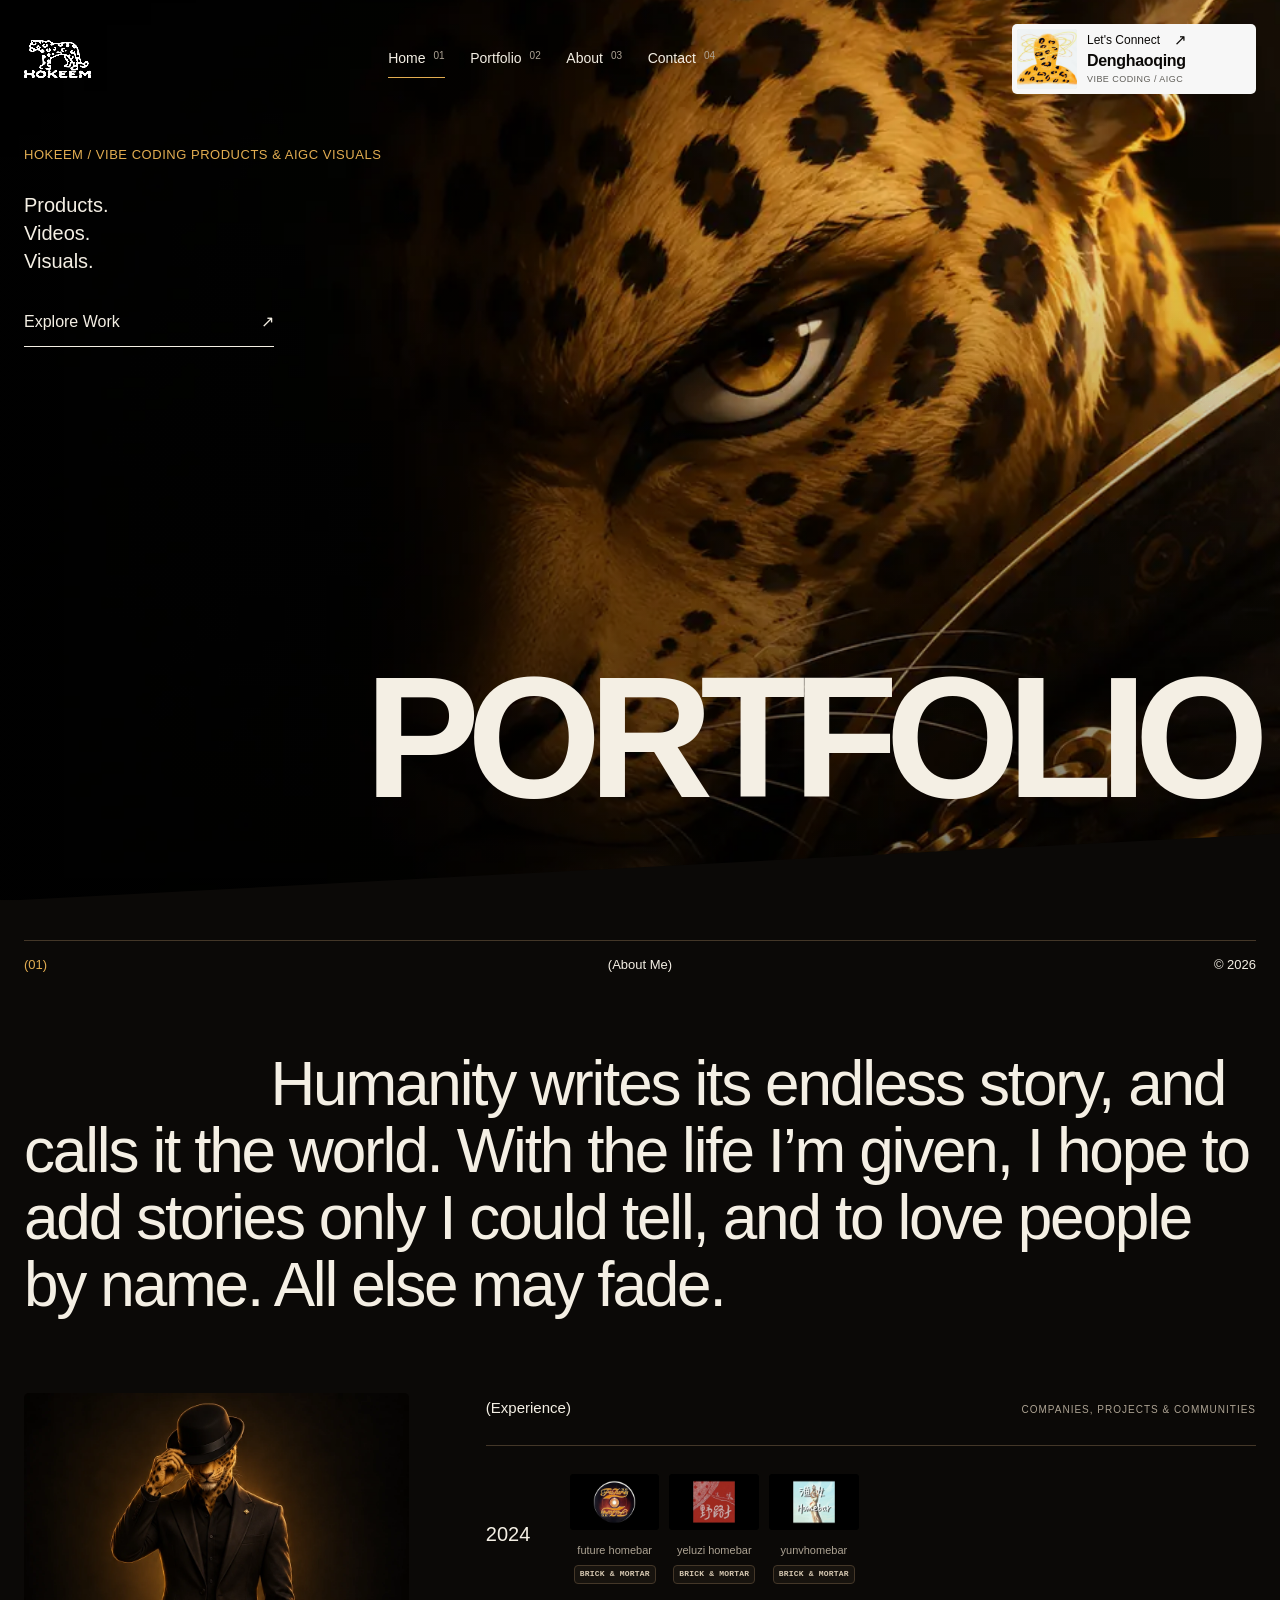
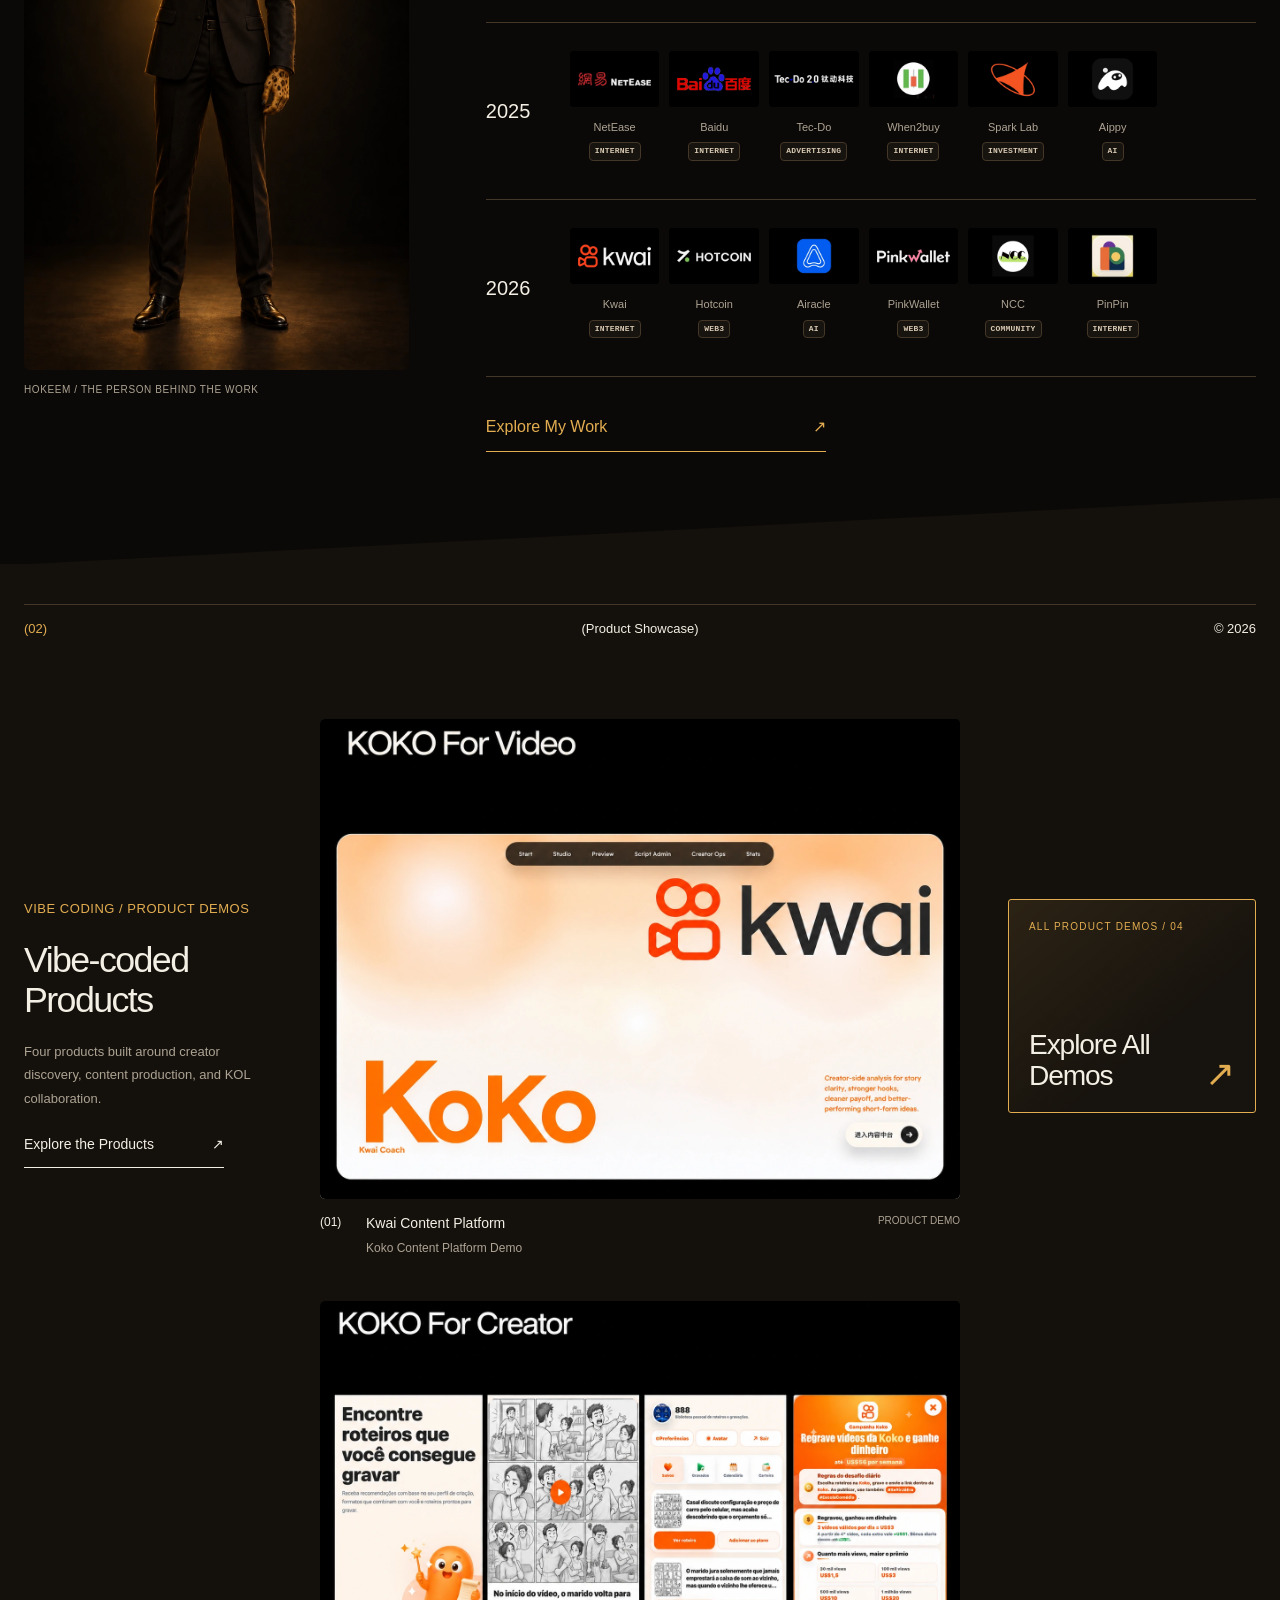
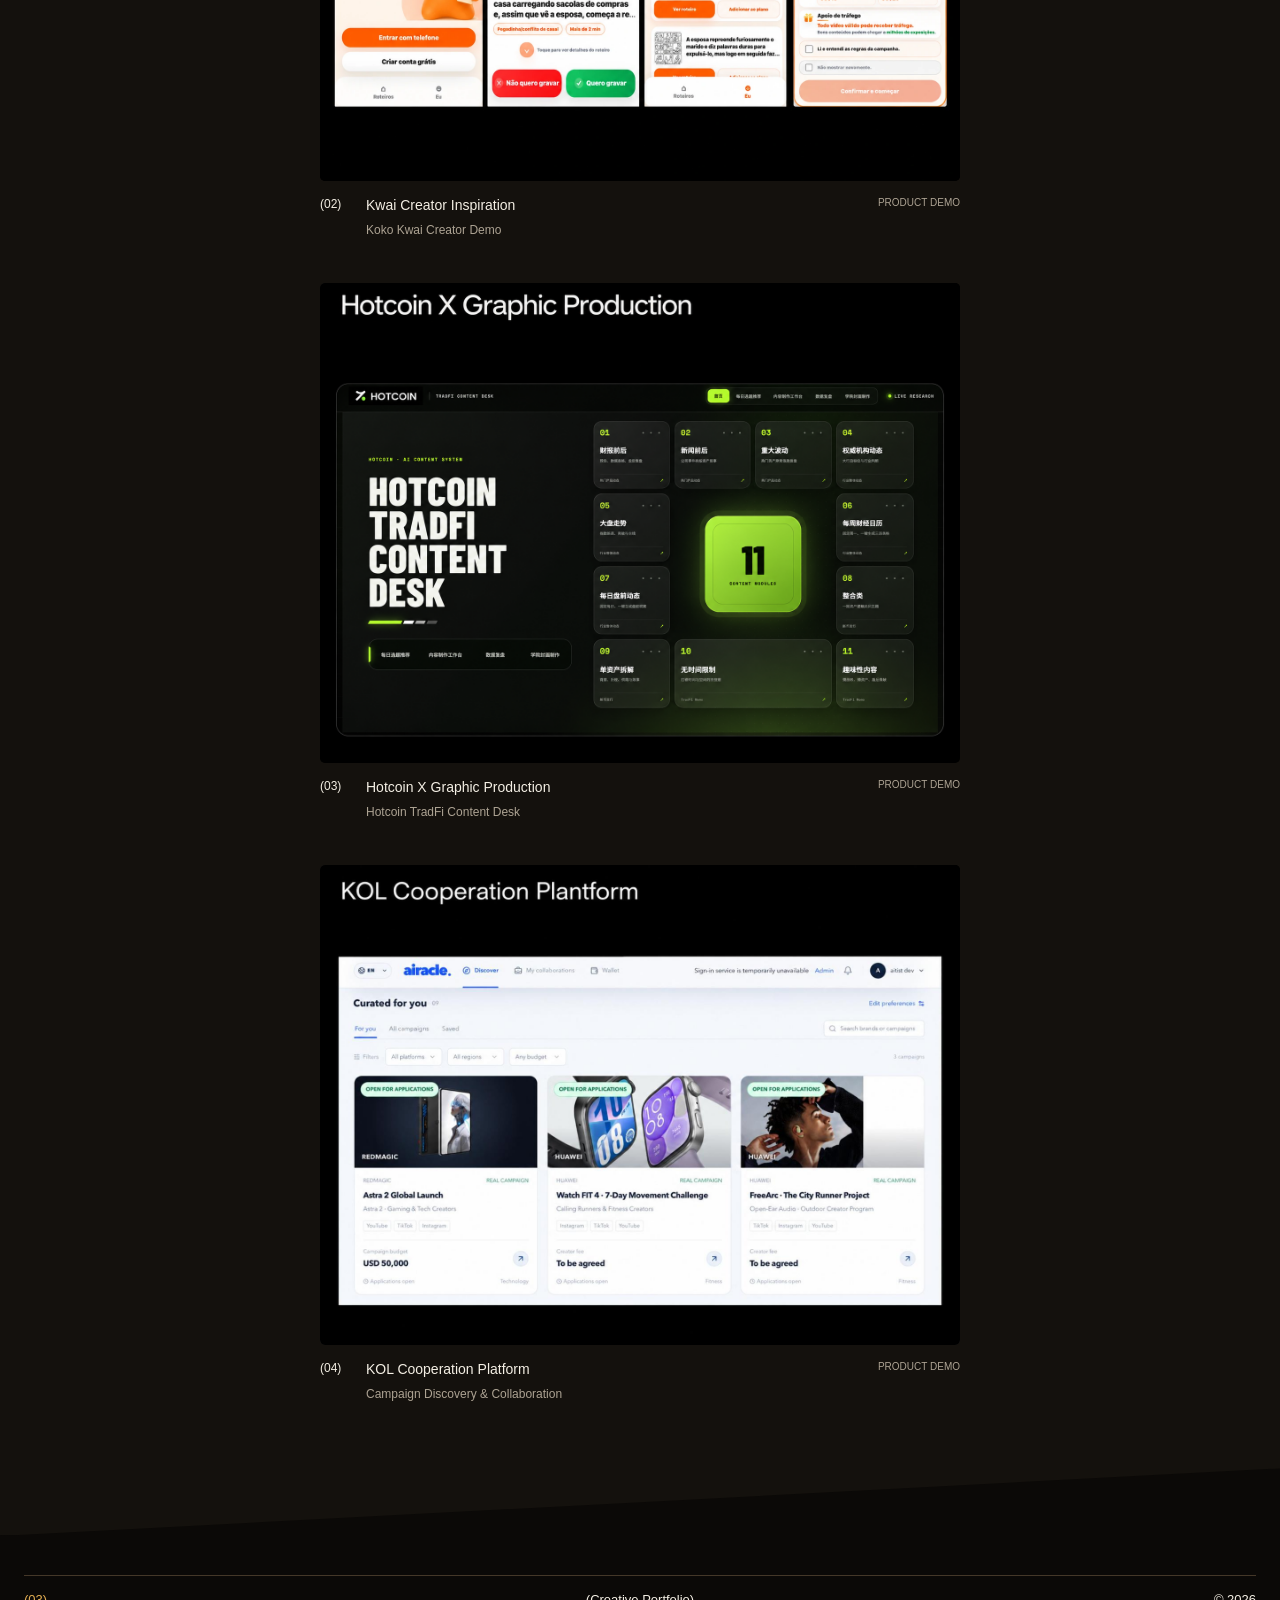
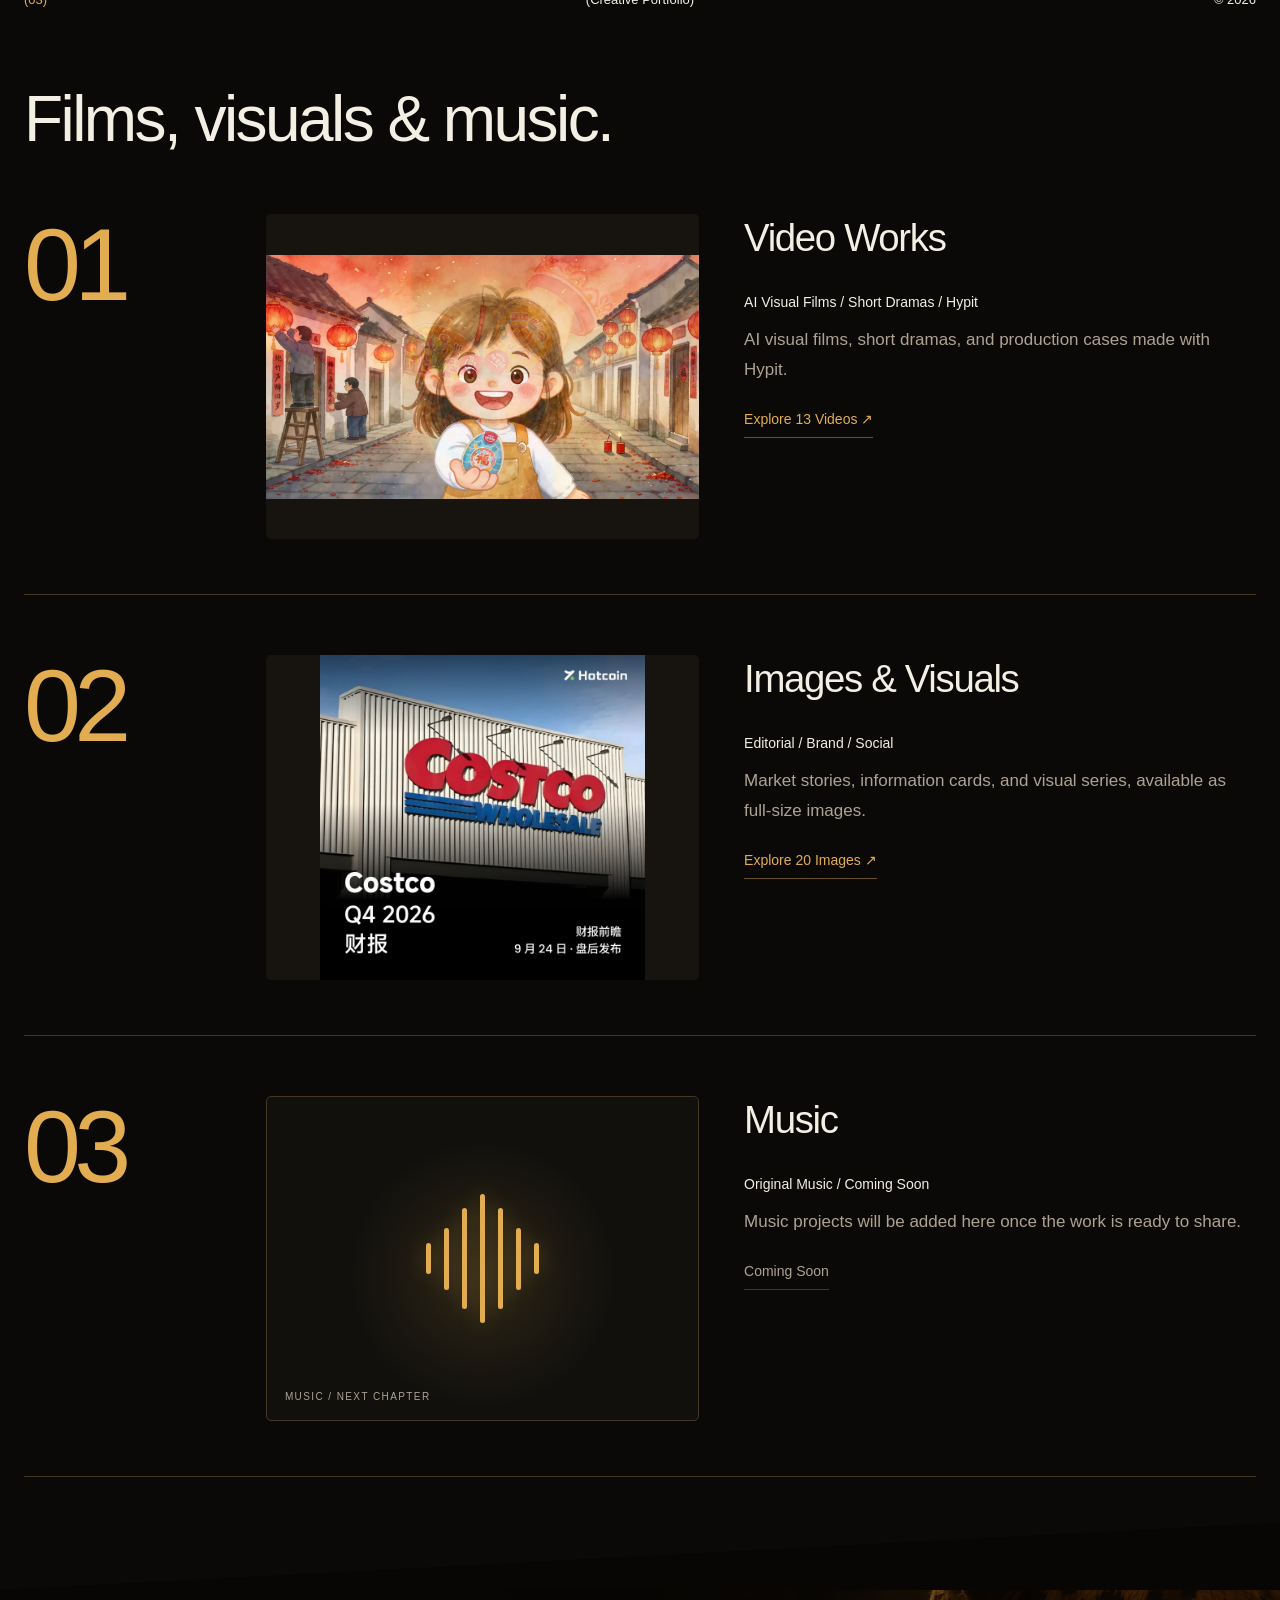
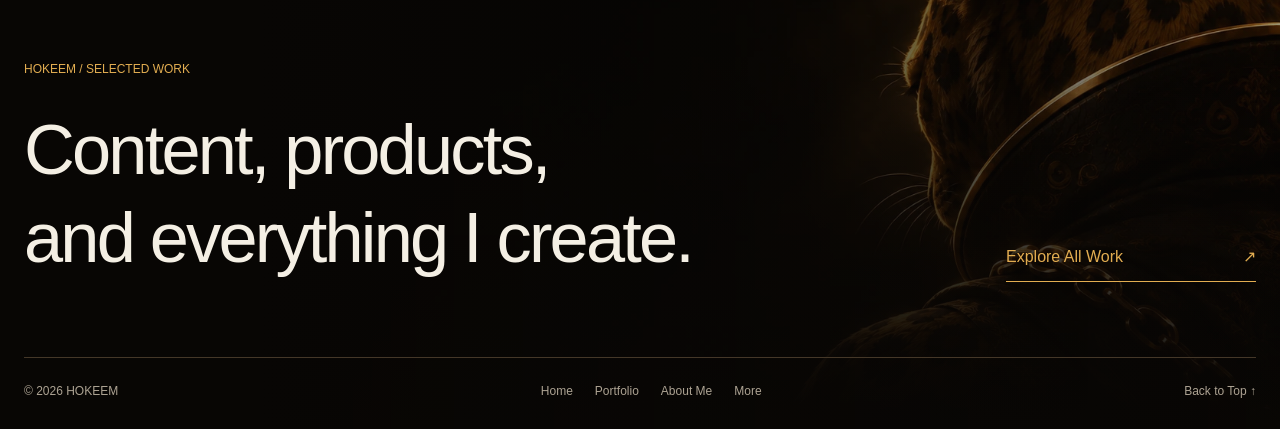
==== commit 3810f93c: "Show complete covers and widen product showcase" ====
--- a/index.html
+++ b/index.html
@@ -9,10 +9,10 @@
     <title>HOKEEM | Selected Work</title>
     <link rel="icon" type="image/png" sizes="128x128" href="[data-uri]" />
     <link rel="preload" as="image" href="./assets/hero-leopard.webp" />
-    <link rel="stylesheet" href="./styles.css?v=portfolio-boards-20261018" />
-    <script src="./project-data.js?v=portfolio-boards-20261018" defer></script>
+    <link rel="stylesheet" href="./styles.css?v=full-covers-20261018" />
+    <script src="./project-data.js?v=full-covers-20261018" defer></script>
     <script src="./career-data.js?v=life-work-only-20261018" defer></script>
-    <script src="./app.js?v=portfolio-boards-20261018" defer></script>
+    <script src="./app.js?v=full-covers-20261018" defer></script>
   </head>
   <body>
     <header class="site-header" id="site-header">
--- a/styles.css
+++ b/styles.css
@@ -148,7 +148,7 @@
 .work-card { display: block; min-width: 0; color: var(--ink); }
 .work-card__art { aspect-ratio: 4 / 3; position: relative; isolation: isolate; display: grid; place-items: center; overflow: hidden; background: var(--surface); border-radius: 5px; }
 .work-card__art::before { content: ''; position: absolute; z-index: -1; inset: -20px; background: var(--art) center / cover; filter: blur(15px) brightness(.45); }
-.work-card__art > img { width: 100%; height: 100%; object-fit: contain; transition: transform .6s ease; }
+.work-card__art > img { position: absolute; inset: 0; width: 100%; height: 100%; object-fit: contain; object-position: center; transition: transform .6s ease; }
 .work-card:hover .work-card__art > img { transform: scale(1.04); }
 .work-card__open { position: absolute; top: 14px; right: 14px; display: grid; place-items: center; width: 36px; height: 36px; border: 1px solid var(--gold); color: #140c04; background: var(--gold); font-size: 16px; opacity: 0; transition: opacity .25s; }
 .work-card:hover .work-card__open, .work-card:focus-visible .work-card__open { opacity: 1; }
@@ -166,7 +166,7 @@
 .work-card--image > button { display: block; border: 0; padding: 0; width: 100%; background: transparent; }
 .work-grid--images .work-card__art { aspect-ratio: 4 / 3; }
 .work-grid--images .work-card__art::before { display: none; }
-.work-grid--images .work-card__art > img { width: 100%; height: 100%; object-fit: contain; }
+.work-grid--images .work-card__art > img { position: absolute; inset: 0; width: 100%; height: 100%; object-fit: contain; object-position: center; }
 .work-grid--images .work-card__meta { display: block; padding-top: 8px; }
 .work-grid--images .work-card__meta > span:first-child, .work-grid--images .work-card__meta > span:last-child, .work-grid--images .work-card__meta small { display: none; }
 .work-grid--images .work-card__meta strong { font-size: 11px; line-height: 1.5; }
@@ -853,12 +853,13 @@
 .portfolio-format__heading h2 { font-size: clamp(28px, 3.1vw, 44px); font-weight: 500; letter-spacing: -.04em; line-height: 1.2; }
 .portfolio-format__heading h2 > span { color: var(--gold); }
 .portfolio-format__heading > span, .portfolio-series__heading > span { font: 11px/1.5 ui-monospace, monospace; color: var(--muted); white-space: nowrap; }
-.portfolio-series { max-width: 960px; margin-inline: auto; scroll-margin-top: 20px; }
+.portfolio-series { max-width: none; margin-inline: 0; scroll-margin-top: 20px; }
 .portfolio-series + .portfolio-series { margin-top: 44px; padding-top: 24px; border-top: 1px solid var(--line); }
 .portfolio-series__heading { display: flex; align-items: center; justify-content: space-between; gap: 16px; margin-bottom: 16px; }
 .portfolio-series__heading h3 { color: var(--gold); font-size: 20px; font-weight: 500; letter-spacing: -.02em; }
 .catalog .portfolio-board { width: 100%; margin-inline: auto; grid-template-columns: repeat(3, minmax(0, 1fr)); gap: 22px 16px; }
-.catalog .portfolio-board--product { max-width: 660px; grid-template-columns: repeat(2, minmax(0, 1fr)); }
+.catalog .portfolio-board--product { max-width: none; grid-template-columns: repeat(4, minmax(0, 1fr)); }
+.catalog .portfolio-board--video, .catalog .portfolio-board--shorts { max-width: 960px; }
 .catalog .portfolio-board--shorts { grid-template-columns: repeat(4, minmax(0, 1fr)); }
 .catalog .portfolio-board--game { max-width: 960px; }
 .catalog .portfolio-board--image { max-width: 1080px; grid-template-columns: repeat(6, minmax(0, 1fr)); gap: 18px 12px; }
@@ -872,14 +873,14 @@
 .catalog .duration { bottom: 8px; right: 8px; font-size: 10px; padding: 2px 5px; }
 .catalog .work-card__open { width: 28px; height: 28px; top: 10px; right: 10px; font-size: 12px; }
 @media (min-width: 801px) and (max-height: 780px) {
- .catalog .portfolio-board--product { max-width: 600px; }
- .portfolio-series, .catalog .portfolio-board--game { max-width: 870px; }
+ .catalog .portfolio-board--video, .catalog .portfolio-board--shorts, .catalog .portfolio-board--game { max-width: 870px; }
  .catalog .portfolio-board--image { max-width: 960px; }
  .portfolio-format__heading { margin-bottom: 20px; }
 }
 @media (max-width: 1000px) {
  .catalog .filter-row { align-items: start; flex-direction: column; gap: 14px; }
  .catalog .portfolio-board--image { grid-template-columns: repeat(5, minmax(0, 1fr)); }
+ .catalog .portfolio-board--product { max-width: 720px; grid-template-columns: repeat(2, minmax(0, 1fr)); }
 }
 @media (max-width: 800px) {
  .catalog .portfolio-board, .catalog .portfolio-board--shorts { grid-template-columns: repeat(2, minmax(0, 1fr)); }
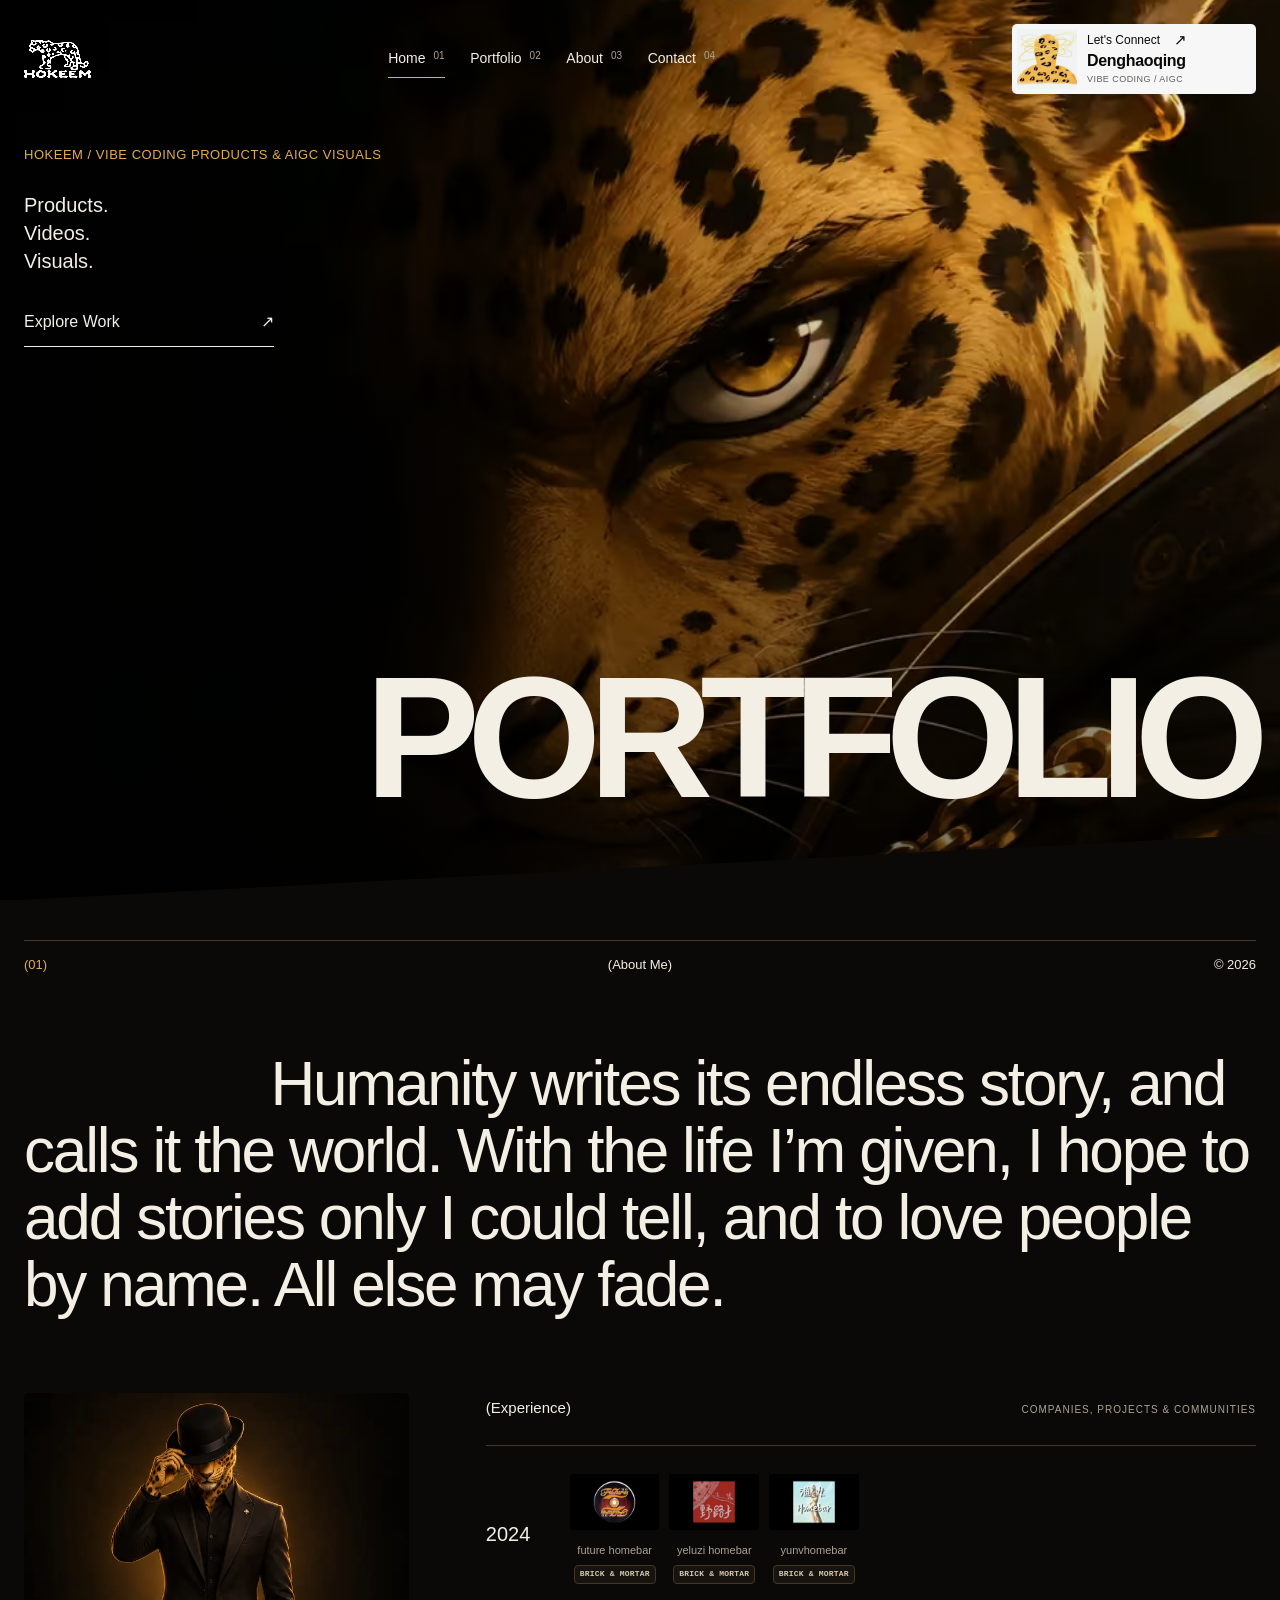
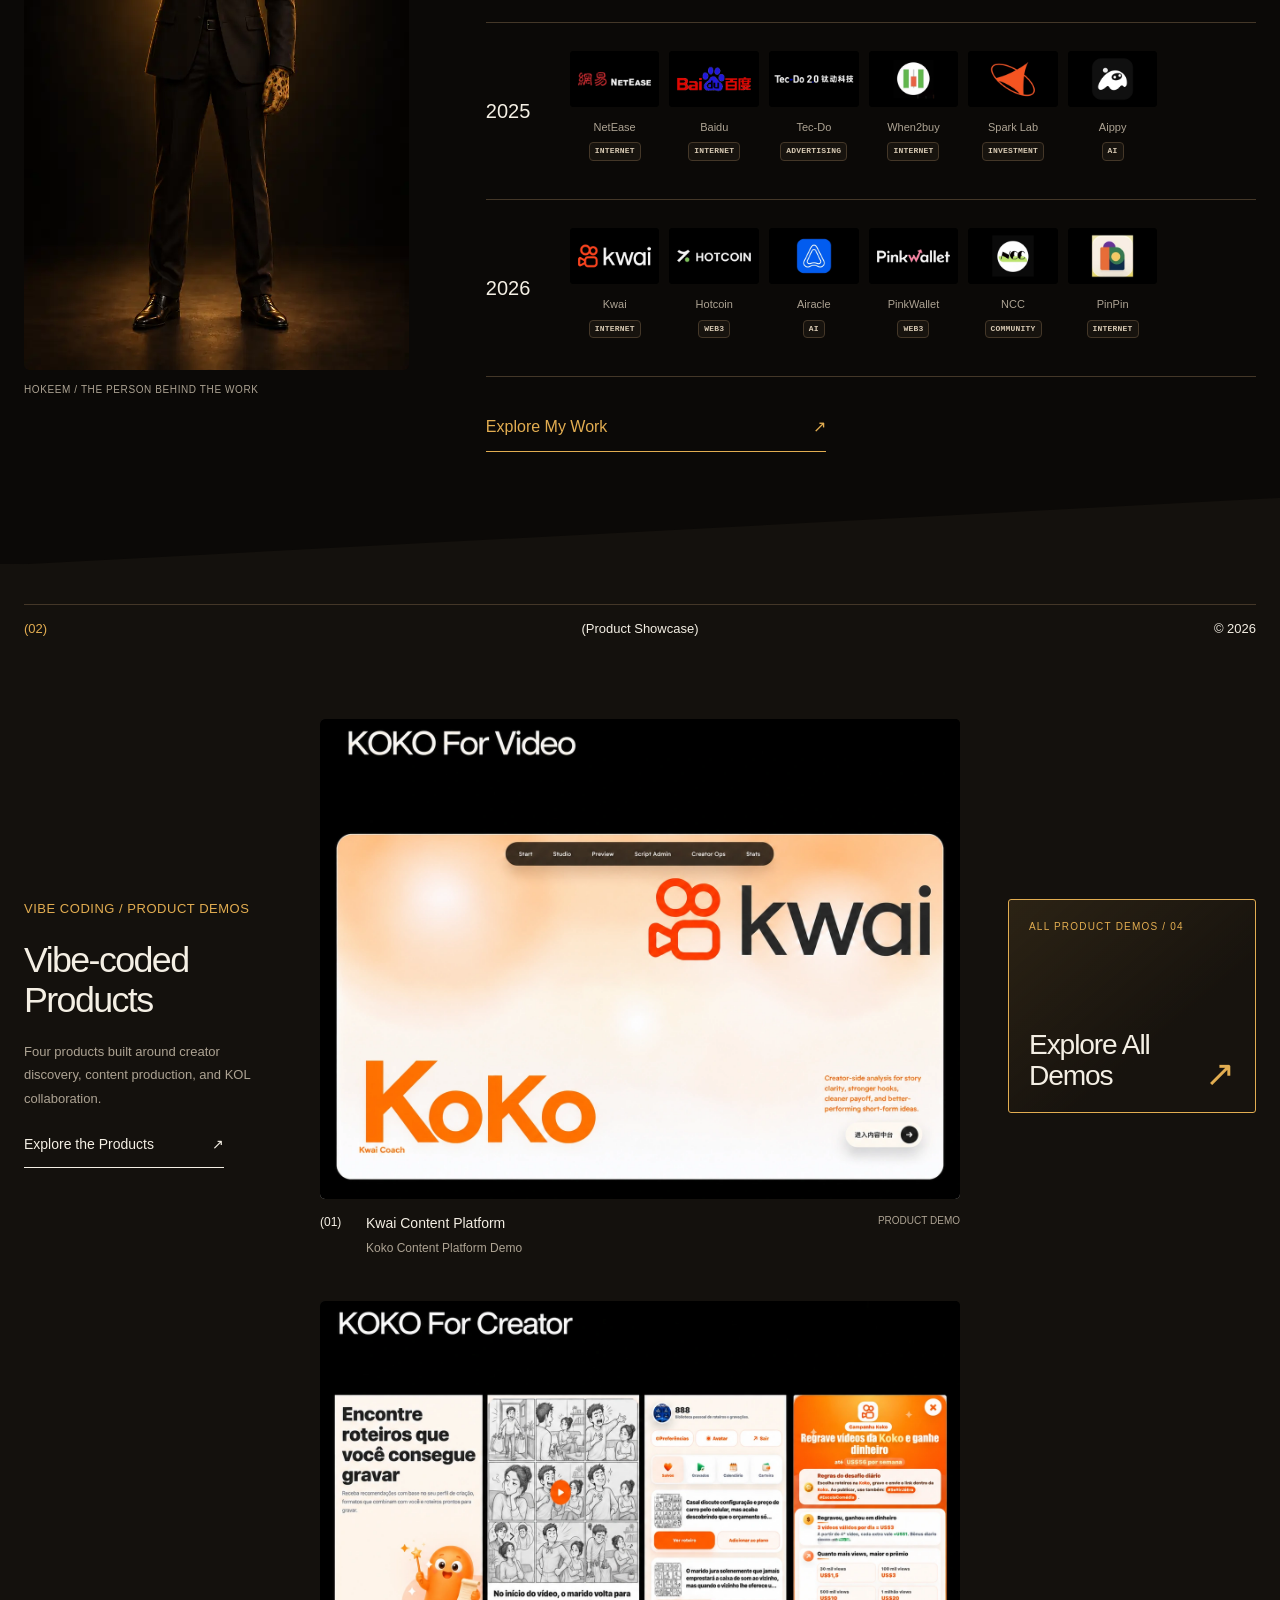
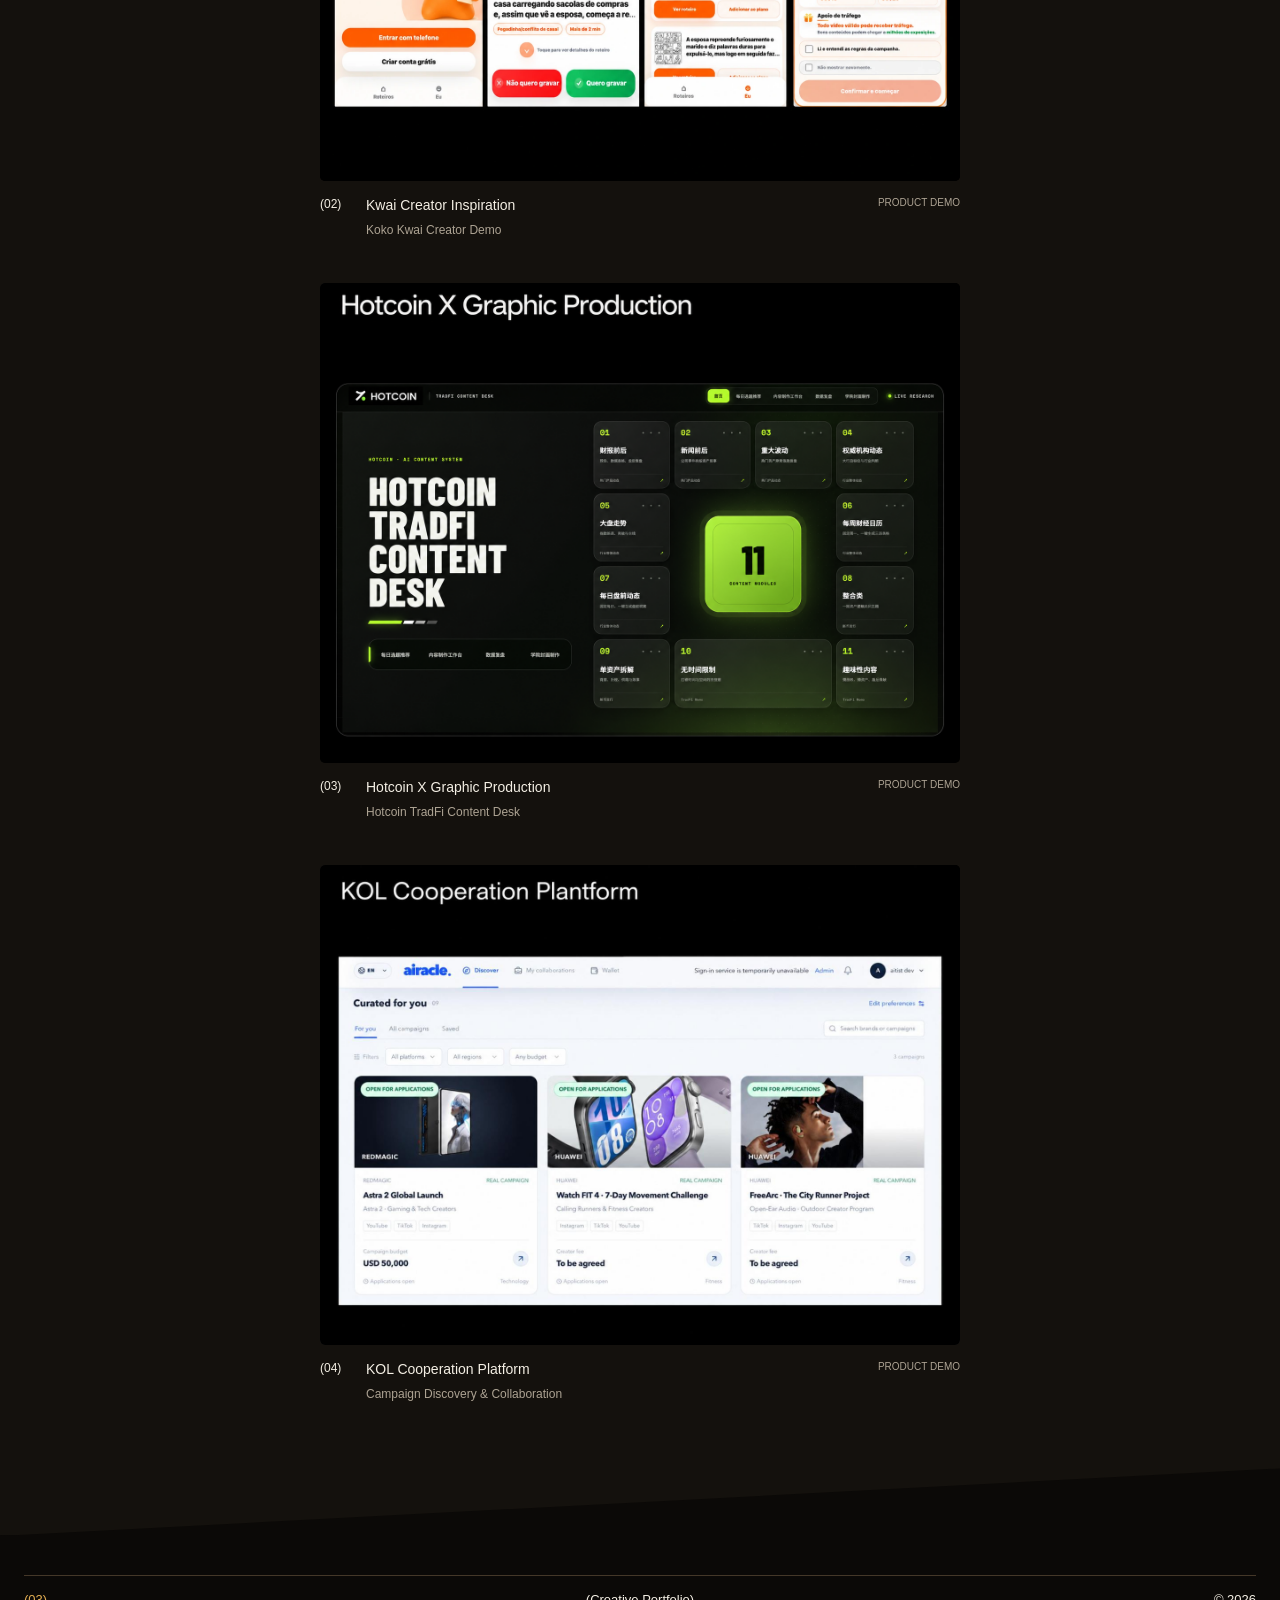
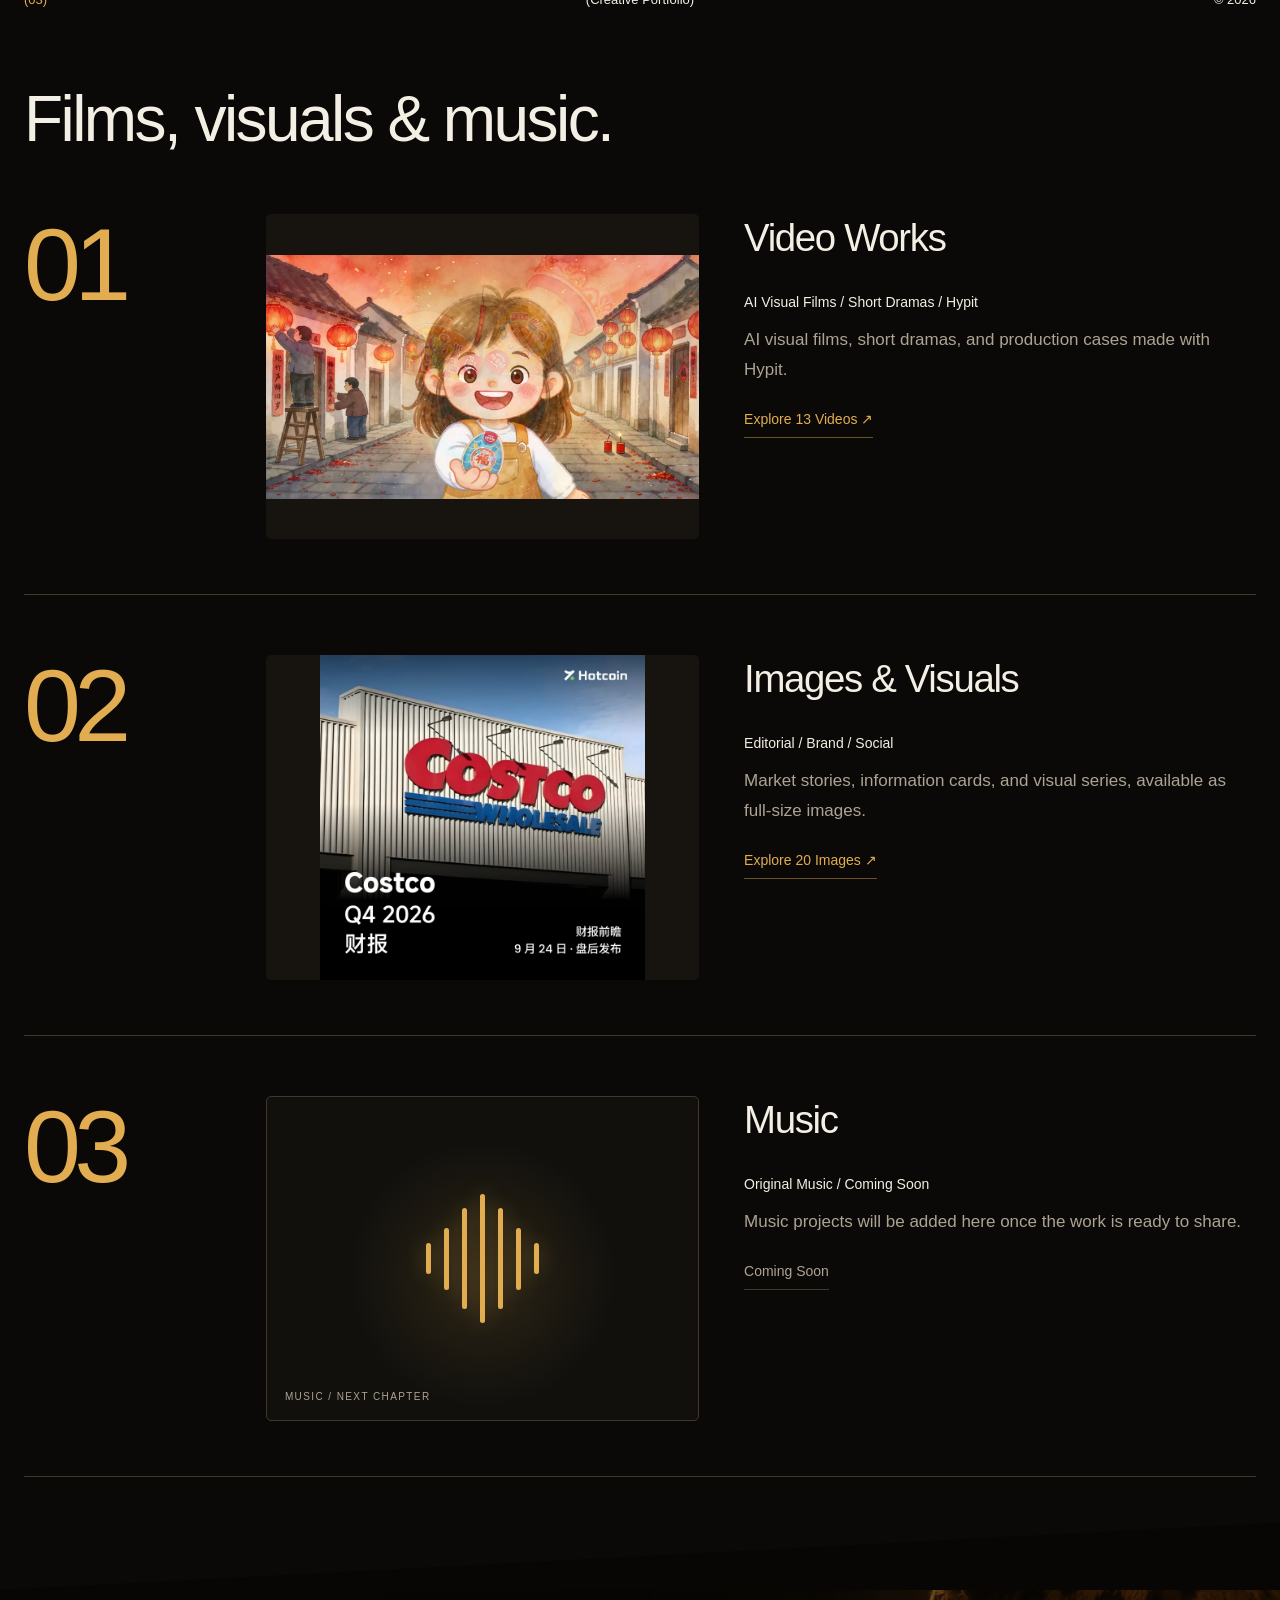
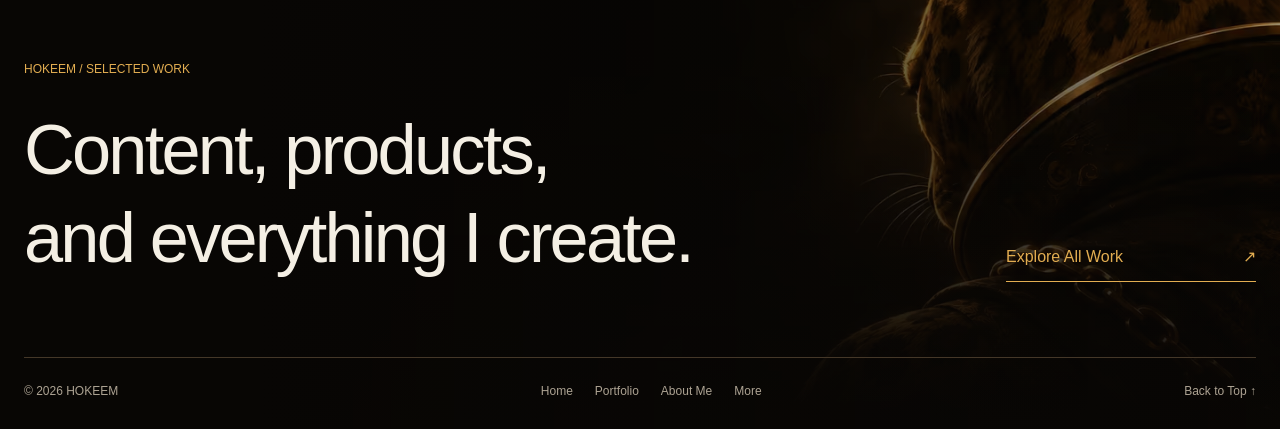
==== commit 4dd25e74: "Compress leopard imagery and prioritize responsive chapter covers" ====
--- a/index.html
+++ b/index.html
@@ -8,22 +8,36 @@
     <meta name="description" content="Hokeem’s portfolio of vibe-coded products, AIGC video, and visual work." />
     <title>HOKEEM | Selected Work</title>
     <link rel="icon" type="image/png" sizes="128x128" href="[data-uri]" />
-    <link rel="preload" as="image" href="./assets/hero-leopard.webp" />
-    <link rel="stylesheet" href="./styles.css?v=full-covers-20261018" />
+    <script>
+      // Prioritize the chapter actually opened, including direct hash links.
+      (() => {
+        const route = location.hash.slice(1).split('/')[0] || 'home';
+        if (!['home', 'work', 'about', 'contact'].includes(route)) return;
+        const format = CSS.supports('background-image', 'image-set(url("x.avif") type("image/avif"), url("x.webp") type("image/webp"))') ? 'avif' : 'webp';
+        for (const [size, media] of [['mobile', '(max-width: 800px)'], ['desktop', '(min-width: 801px)']]) {
+          const link = document.createElement('link');
+          link.rel = 'preload'; link.as = 'image';
+          link.href = './assets/leopard-' + route + '-' + size + '-20261018.' + format;
+          link.type = 'image/' + format; link.media = media; link.fetchPriority = 'high';
+          document.head.append(link);
+        }
+      })();
+    </script>
+    <link rel="stylesheet" href="./styles.css?v=leopard-speed-20261018" />
     <script src="./project-data.js?v=full-covers-20261018" defer></script>
     <script src="./career-data.js?v=life-work-only-20261018" defer></script>
-    <script src="./app.js?v=full-covers-20261018" defer></script>
+    <script src="./app.js?v=leopard-speed-20261018" defer></script>
   </head>
   <body>
     <header class="site-header" id="site-header">
-      <a class="brand brand--custom" href="#home" aria-label="HOKEEM Home"><span class="brand-logo"><img src="./assets/hokeem-leopard-logo-original-20261015.png" alt="HOKEEM leopard logo" width="1614" height="975" decoding="async" fetchpriority="high"></span></a>
+      <a class="brand brand--custom" href="#home" aria-label="HOKEEM Home"><span class="brand-logo"><img src="./assets/hokeem-logo-light-20261018.webp" alt="HOKEEM leopard logo" width="240" height="145" decoding="async" fetchpriority="low"></span></a>
       <nav class="main-nav" aria-label="Main navigation">
         <a href="#home" data-nav="home">Home <small>01</small></a>
         <a href="#work" data-nav="work">Portfolio <small>02</small></a>
         <a href="#about" data-nav="about">About <small>03</small></a>
         <a href="#contact" data-nav="contact">Contact <small>04</small></a>
       </nav>
-      <a class="header-link contact-cta" href="#contact" aria-label="Contact Denghaoqing"><span class="contact-cta__portrait"><img src="./assets/denghaoqing-avatar.png" alt="" width="1574" height="1260" decoding="async"></span><span class="contact-cta__details"><span class="contact-cta__heading">Let's Connect <span aria-hidden="true">↗</span></span><strong>Denghaoqing</strong><small>VIBE CODING / AIGC</small></span></a>
+      <a class="header-link contact-cta" href="#contact" aria-label="Contact Denghaoqing"><span class="contact-cta__portrait"><img src="./assets/hokeem-avatar-light-20261018.webp" alt="" width="192" height="154" decoding="async"></span><span class="contact-cta__details"><span class="contact-cta__heading">Let's Connect <span aria-hidden="true">↗</span></span><strong>Denghaoqing</strong><small>VIBE CODING / AIGC</small></span></a>
       <button class="mobile-toggle" type="button" data-menu aria-label="Open navigation" aria-expanded="false">Menu +</button>
     </header>
 
--- a/styles.css
+++ b/styles.css
@@ -645,7 +645,7 @@
   background:
     linear-gradient(90deg, #080604 20%, #08060499 70%, #08060466),
     linear-gradient(0deg, #080604 3%, transparent 85%),
-    url('./assets/closing-leopard-20261015.webp') right center / cover no-repeat;
+    url('./assets/leopard-closing-desktop-20261018.webp') right center / cover no-repeat;
 }
 @media (max-width:800px) {
   .intro-project--portrait { max-width: 360px; }
@@ -666,7 +666,7 @@
   .portfolio-footer::before {
     background:
       linear-gradient(90deg, #080604e6, #080604aa),
-      url('./assets/closing-leopard-20261015.webp') 70% center / cover no-repeat;
+      url('./assets/leopard-closing-mobile-20261018.webp') 70% center / cover no-repeat;
   }
 }
 
@@ -902,3 +902,27 @@
  .catalog .group-filters { gap: 8px 14px; }
  .group-filters__label { flex-basis: 100%; }
 }
+
+
+/* Smaller, responsive chapter art; WebP also covers older browsers. */
+.brand-cover { background-image: var(--cover-webp); }
+@media (max-width: 800px) {
+ .brand-cover { background-image: var(--cover-webp-mobile); }
+}
+@supports (background-image: image-set(url('test.avif') type('image/avif'), url('test.webp') type('image/webp'))) {
+ .brand-cover { background-image: image-set(var(--cover-avif) type('image/avif'), var(--cover-webp) type('image/webp')); }
+ .portfolio-footer::before {
+  background-image: linear-gradient(90deg, #080604 20%, #08060499 70%, #08060466), linear-gradient(0deg, #080604 3%, transparent 85%), image-set(url('./assets/leopard-closing-desktop-20261018.avif') type('image/avif'), url('./assets/leopard-closing-desktop-20261018.webp') type('image/webp'));
+ }
+ @media (max-width: 800px) {
+  .brand-cover { background-image: image-set(var(--cover-avif-mobile) type('image/avif'), var(--cover-webp-mobile) type('image/webp')); }
+  .portfolio-footer::before {
+   background-image: linear-gradient(90deg, #080604 20%, #08060499 70%, #08060466), linear-gradient(0deg, #080604 3%, transparent 85%), image-set(url('./assets/leopard-closing-mobile-20261018.avif') type('image/avif'), url('./assets/leopard-closing-mobile-20261018.webp') type('image/webp'));
+  }
+ }
+ @media (max-width: 600px) {
+  .portfolio-footer::before {
+   background-image: linear-gradient(90deg, #080604e6, #080604aa), image-set(url('./assets/leopard-closing-mobile-20261018.avif') type('image/avif'), url('./assets/leopard-closing-mobile-20261018.webp') type('image/webp'));
+  }
+ }
+}
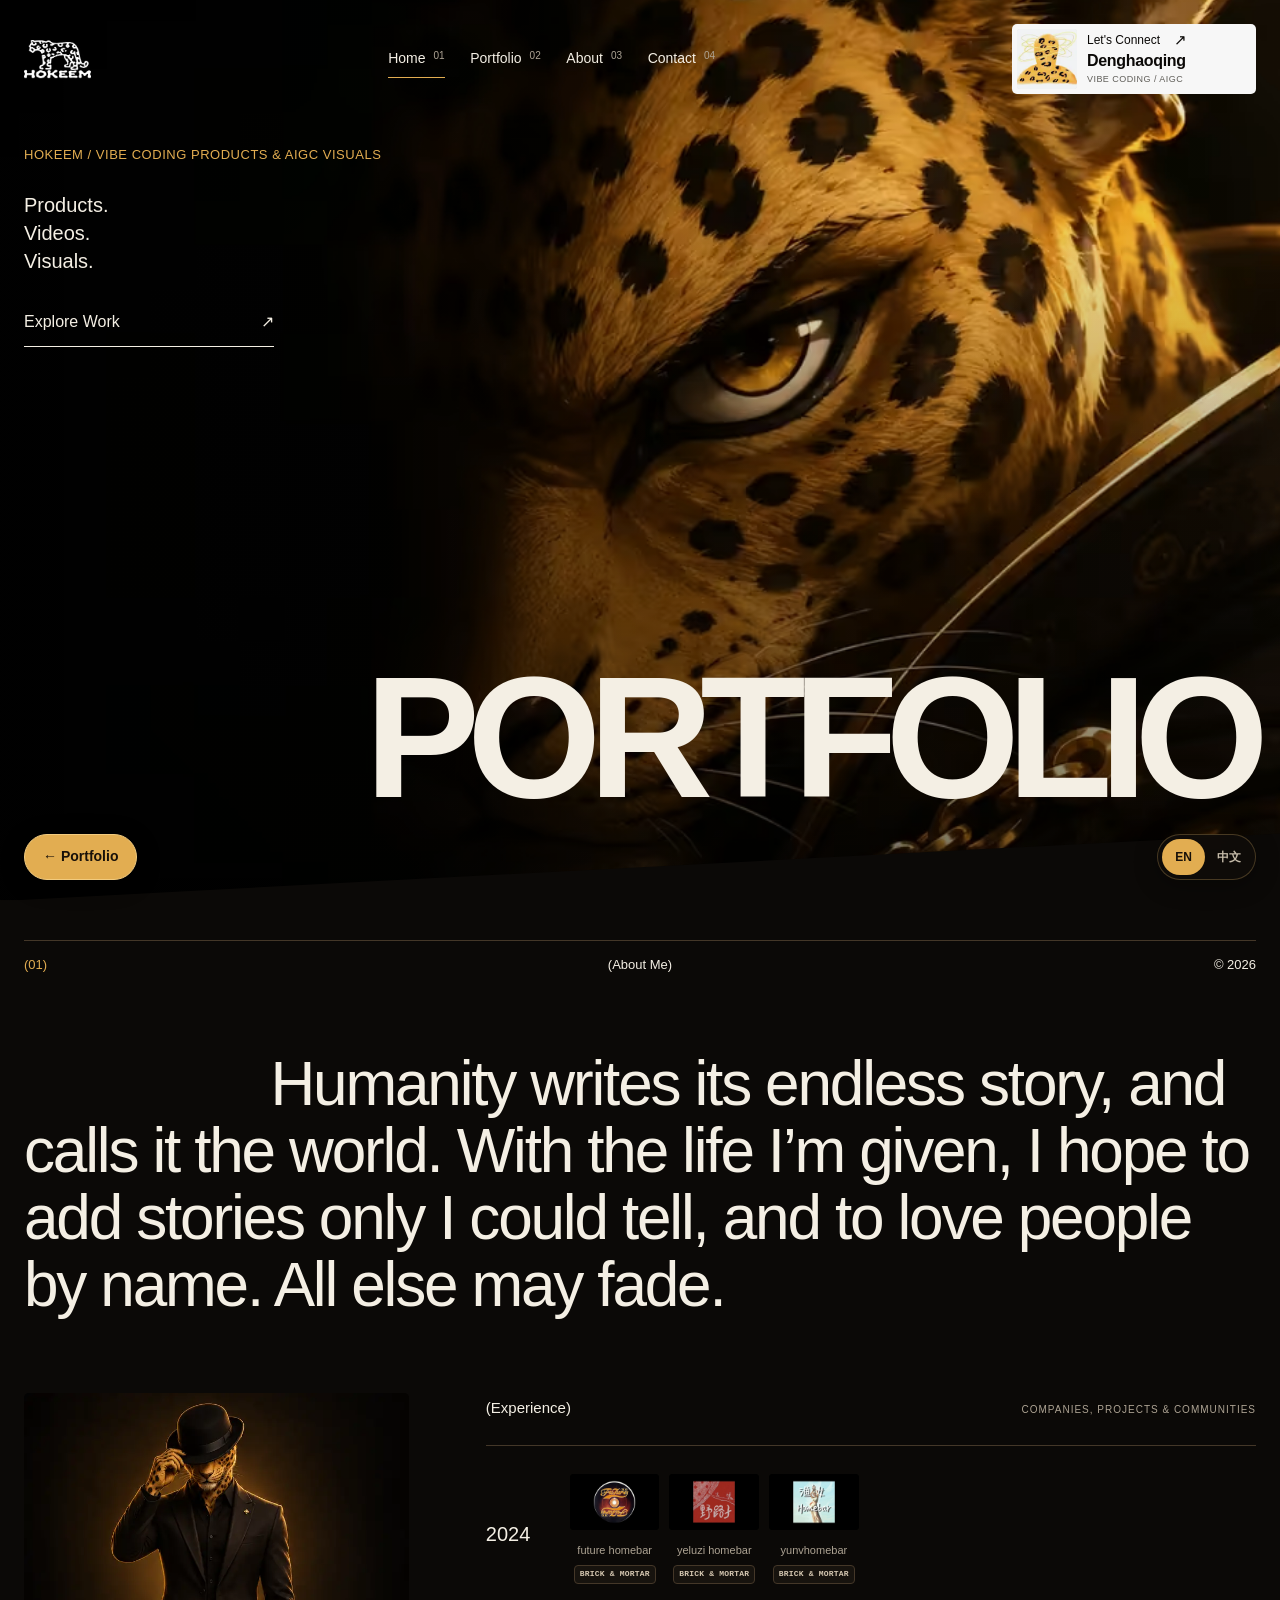
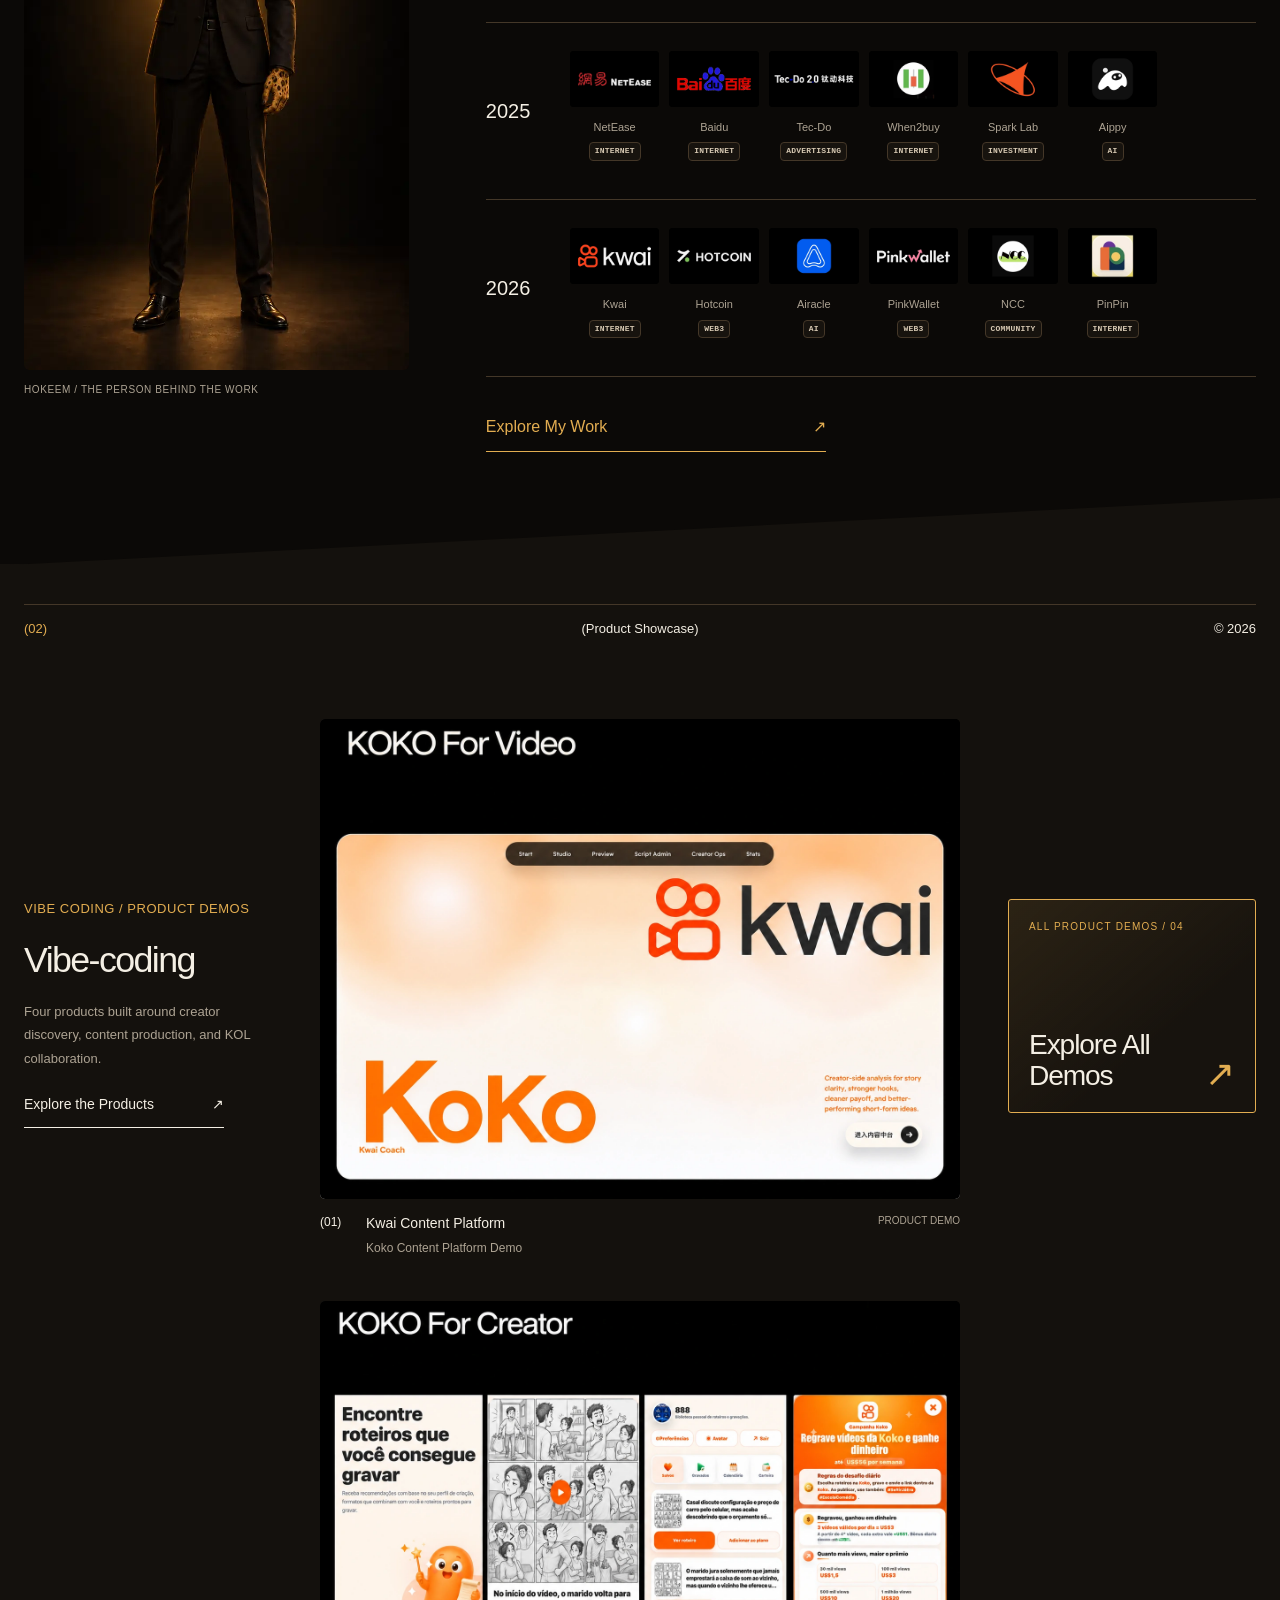
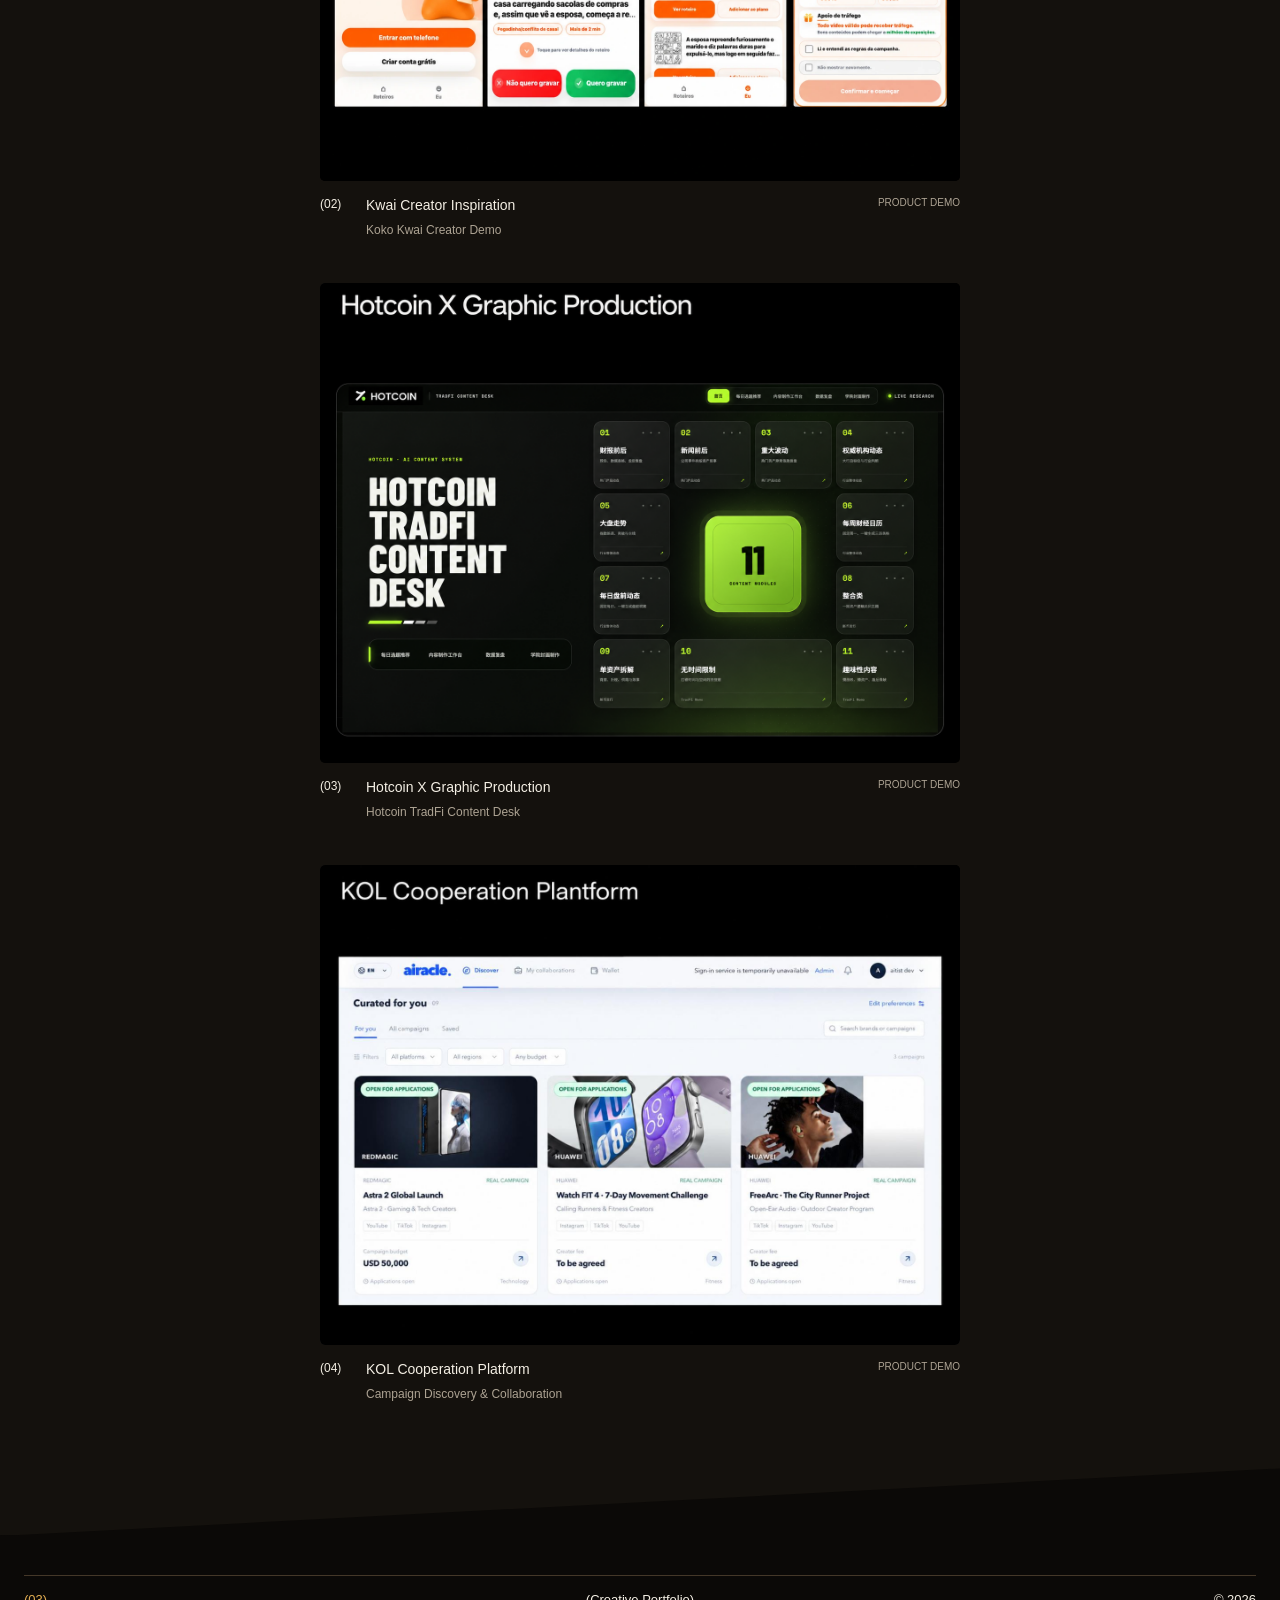
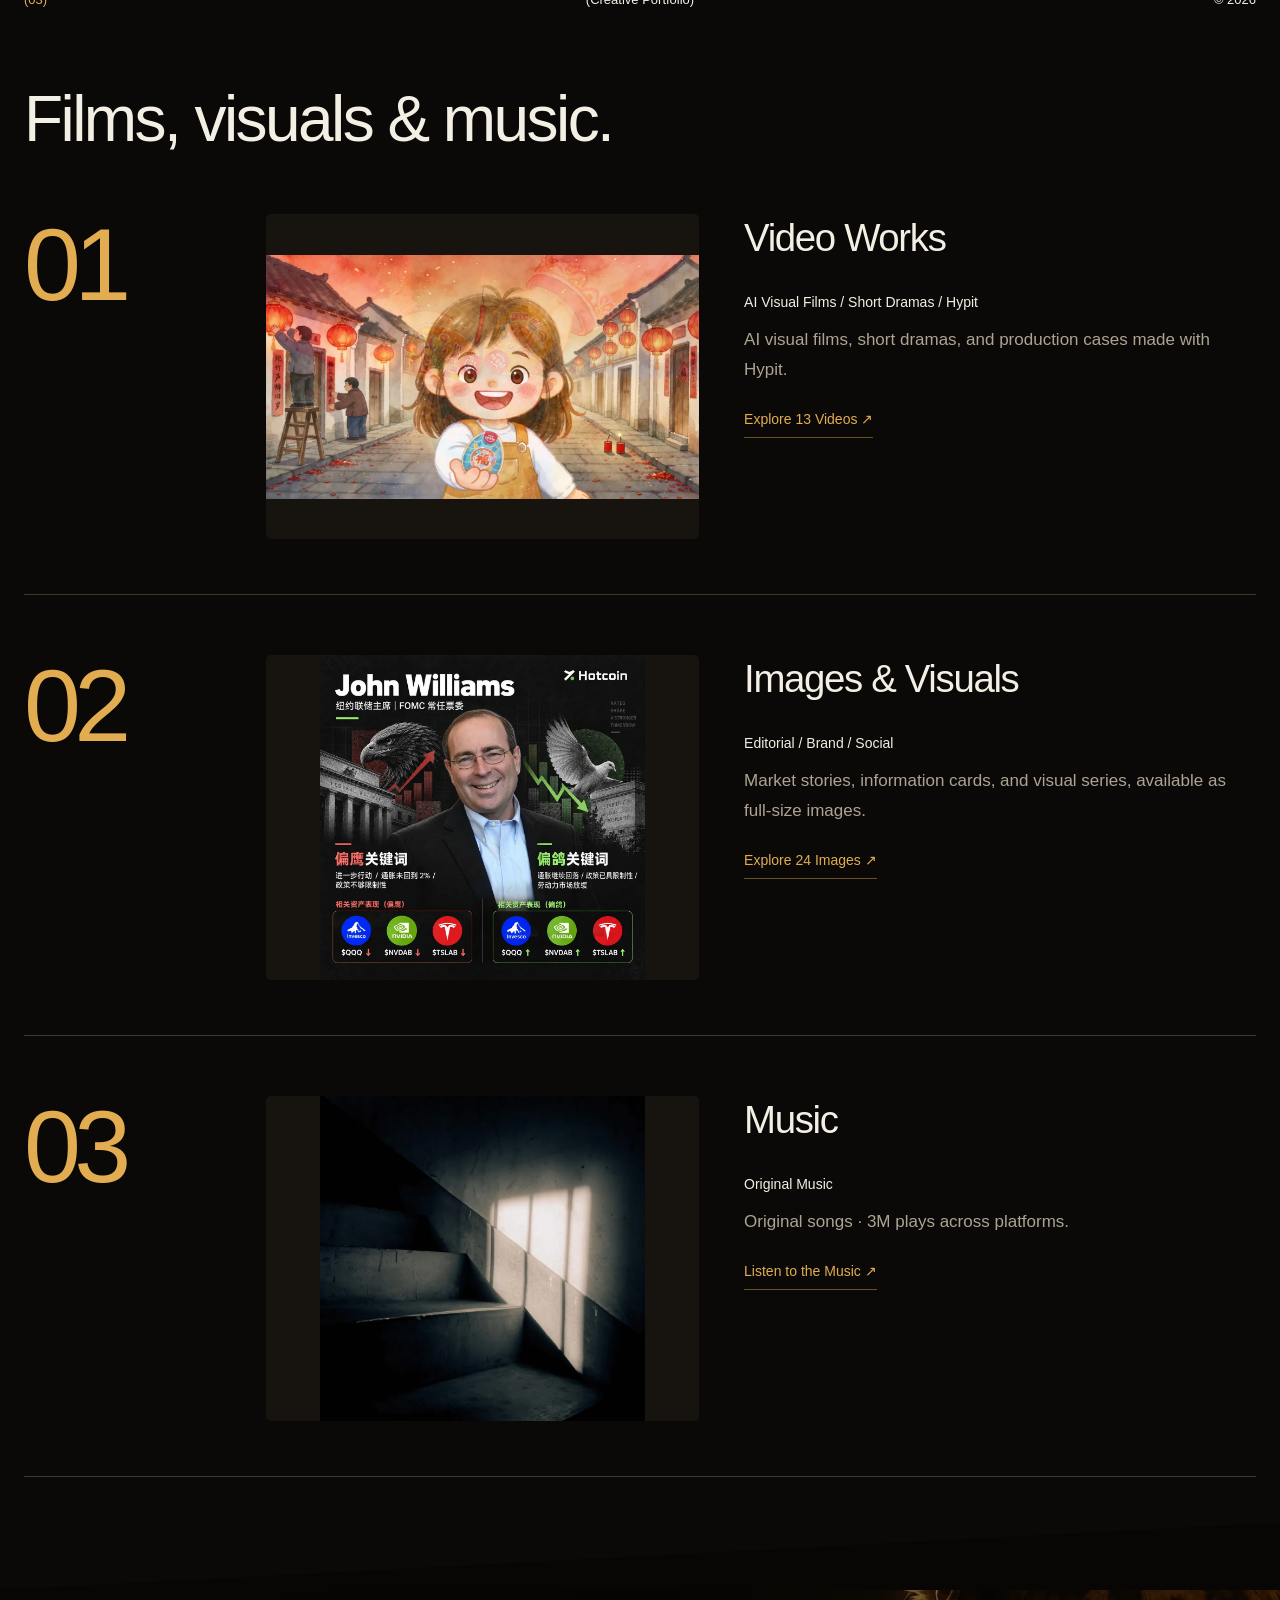
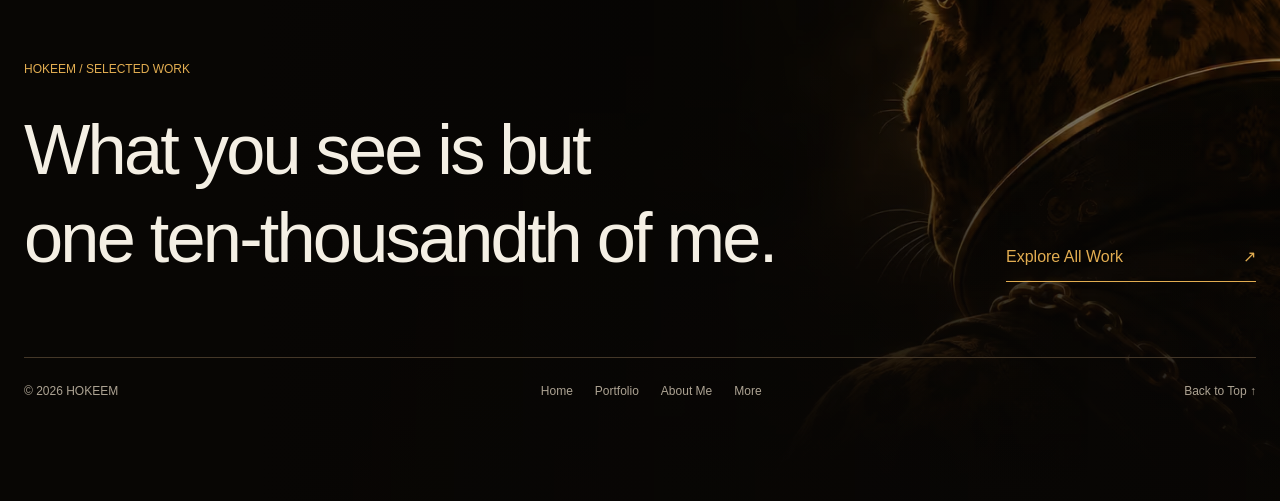
==== commit aab3836e: "Add bilingual portfolio music and history-aware project navigation" ====
--- a/index.html
+++ b/index.html
@@ -23,14 +23,16 @@
         }
       })();
     </script>
-    <link rel="stylesheet" href="./styles.css?v=leopard-speed-20261018" />
-    <script src="./project-data.js?v=full-covers-20261018" defer></script>
+    <link rel="stylesheet" href="./styles.css?v=bilingual-20261019" />
+    <script src="./project-data.js?v=bilingual-20261019" defer></script>
     <script src="./career-data.js?v=life-work-only-20261018" defer></script>
-    <script src="./app.js?v=leopard-speed-20261018" defer></script>
+    <script src="./music-data.js?v=bilingual-20261019" defer></script>
+    <script src="./i18n.js?v=bilingual-20261019" defer></script>
+    <script src="./app.js?v=bilingual-20261019" defer></script>
   </head>
   <body>
     <header class="site-header" id="site-header">
-      <a class="brand brand--custom" href="#home" aria-label="HOKEEM Home"><span class="brand-logo"><img src="./assets/hokeem-logo-light-20261018.webp" alt="HOKEEM leopard logo" width="240" height="145" decoding="async" fetchpriority="low"></span></a>
+      <a class="brand brand--custom" href="#home" aria-label="HOKEEM Home"><span class="brand-logo"><img src="./assets/hokeem-logo-transparent-20261019.svg" alt="HOKEEM leopard logo" width="240" height="145" decoding="async" fetchpriority="low"></span></a>
       <nav class="main-nav" aria-label="Main navigation">
         <a href="#home" data-nav="home">Home <small>01</small></a>
         <a href="#work" data-nav="work">Portfolio <small>02</small></a>
@@ -43,7 +45,16 @@
 
     <main id="app" tabindex="-1"></main>
 
-    <footer class="site-footer portfolio-footer" role="contentinfo"><div class="portfolio-footer__top"><div><span>HOKEEM / SELECTED WORK</span><h2>Content, products,<br>and everything I create.</h2></div><a class="underlined-link" href="#work">Explore All Work <span>↗</span></a></div><div class="portfolio-footer__bottom"><span>© 2026 HOKEEM</span><nav aria-label="Footer navigation"><a href="#home">Home</a><a href="#work">Portfolio</a><a href="#about">About Me</a><a href="#contact">More</a></nav><a href="#home">Back to Top ↑</a></div></footer>
+    <footer class="site-footer portfolio-footer" role="contentinfo"><div class="portfolio-footer__top"><div><span>HOKEEM / SELECTED WORK</span><h2>What you see is but<br>one ten-thousandth of me.</h2></div><a class="underlined-link" href="#work">Explore All Work <span>↗</span></a></div><div class="portfolio-footer__bottom"><span>© 2026 HOKEEM</span><nav aria-label="Footer navigation"><a href="#home">Home</a><a href="#work">Portfolio</a><a href="#about">About Me</a><a href="#contact">More</a></nav><a href="#home">Back to Top ↑</a></div></footer>
+
+
+    <div class="site-utilities" aria-label="Page controls">
+      <button class="page-back-control" id="page-back" type="button" aria-label="Go back to the previous page">← Back</button>
+      <div class="language-switch" role="group" aria-label="Choose language">
+        <button type="button" data-language="en" aria-label="Switch to English" aria-pressed="true" data-no-translate>EN</button>
+        <button type="button" data-language="zh" aria-label="Switch to Chinese" aria-pressed="false" data-no-translate>中文</button>
+      </div>
+    </div>
 
     <dialog id="image-dialog" class="image-dialog" aria-label="Image viewer">
       <button id="close-dialog" class="image-dialog__close" type="button" aria-label="Close image">×</button>
--- a/styles.css
+++ b/styles.css
@@ -926,3 +926,113 @@
   }
  }
 }
+
+/* Transparent brand mark and persistent page utilities. */
+.brand--custom { mix-blend-mode: normal; }
+.brand-logo > img { filter: none; }
+.site-utilities { position: fixed; z-index: 200; left: max(24px, calc((100vw - 1440px) / 2)); right: max(24px, calc((100vw - 1440px) / 2)); bottom: max(20px, env(safe-area-inset-bottom)); display: flex; justify-content: space-between; align-items: center; gap: 16px; pointer-events: none; }
+.site-utilities > * { pointer-events: auto; box-shadow: 0 5px 24px #0005; }
+.page-back-control { min-height: 46px; padding: 11px 18px; border: 1px solid #f2cb7f; border-radius: 999px; background: var(--gold); color: #171009; font-size: 14px; line-height: 1.4; font-weight: 700; }
+.page-back-control:hover, .page-back-control:focus-visible { background: #f4cd83; }
+.language-switch { display: flex; align-items: center; gap: 2px; padding: 4px; border: 1px solid #ad8a515c; border-radius: 999px; background: #100d09eb; backdrop-filter: blur(12px); }
+.language-switch button { min-width: 43px; min-height: 36px; border: 0; border-radius: 999px; padding: 7px 10px; background: transparent; color: #c5bba9; font-size: 12px; font-weight: 650; }
+.language-switch button.is-active { background: var(--gold); color: #171009; }
+.portfolio-footer { padding-bottom: 100px; }
+.format-image { position: relative; }
+.format-image > img { position: absolute; inset: 0; width: 100%; height: 100%; object-fit: contain; }
+.image-dialog__close { min-width: 44px; min-height: 44px; }
+
+/* Project overview: media on the left, a concise reading column on the right. */
+.hero--detail .hero__image::after { background: linear-gradient(180deg, #0007, #0001 40%, #0009), linear-gradient(90deg, #0004, #0001); }
+.hero--detail .hero__content--detail { gap: 24px; justify-content: center; padding-top: 150px; }
+.hero--detail .hero__content--detail h1 { max-width: 1200px; font-size: clamp(36px, 6.2vw, 94px); line-height: 1.14; letter-spacing: -.035em; }
+.project-scroll-cue { display: inline-flex; align-items: center; align-self: center; justify-content: center; gap: 24px; padding: 13px 22px; margin-top: 14px; border: 1px solid #f4efe47a; border-radius: 999px; background: #0806049c; color: var(--ink); font-size: 14px; line-height: 1.5; backdrop-filter: blur(8px); }
+.project-scroll-cue > span:last-child { color: var(--gold); font-size: 24px; line-height: 1; }
+.project-scroll-cue:hover { border-color: var(--gold); }
+.detail-section { scroll-margin-top: 22px; }
+.project-layout { display: grid; grid-template-columns: minmax(0, 1.45fr) minmax(290px, .85fr); align-items: start; gap: clamp(28px, 4.5vw, 72px); padding-top: 44px; }
+.project-layout > * { min-width: 0; }
+.project-layout .detail-media { padding: 0; min-height: 0; display: block; background: #080604; overflow: hidden; }
+.project-layout .video-player { gap: 14px; }
+.project-layout .inline-video { width: 100%; height: auto; max-height: 68svh; aspect-ratio: 16 / 9; object-fit: contain; }
+.project-layout .inline-video[data-aspect="portrait"] { width: auto; height: min(68svh, 680px); max-width: 100%; aspect-ratio: 9 / 16; }
+.project-layout .video-player__links { padding: 0 2px 4px; font-size: 11px; }
+.project-layout .media-viewer--image { display: grid; width: 100%; min-height: 200px; }
+.project-layout .media-viewer--image > img { width: auto; height: auto; max-width: 100%; max-height: 68svh; }
+.project-copy { padding-top: 4px; }
+.project-copy > h2 { margin-top: 16px; font-size: clamp(25px, 2.6vw, 38px); font-weight: 500; line-height: 1.2; letter-spacing: -.035em; }
+.project-copy > p { margin-top: 22px; font-size: clamp(16px, 1.35vw, 20px); line-height: 1.8; color: var(--muted); }
+.project-facts { display: grid; grid-template-columns: repeat(2, minmax(0, 1fr)); gap: 24px; border-top: 1px solid var(--line); margin-top: 28px; padding-top: 22px; }
+.project-facts dt { font: 11px/1.5 ui-monospace, monospace; color: var(--muted); margin-bottom: 8px; }
+.project-facts dd { font-size: 14px; line-height: 1.6; }
+.project-back { margin-top: 28px; padding: 11px 16px; border: 1px solid var(--gold); border-radius: 3px; color: var(--gold); background: transparent; font-size: 13px; }
+.project-back:hover { background: #e2ad5115; }
+
+/* Three original releases, with full square artwork. */
+.hero--music { min-height: 460px; }
+.hero--music .hero__image { background-position: center 52%; }
+.hero--music .hero__image::after { background: linear-gradient(90deg, #080604e6, #08060455), linear-gradient(0deg, #080604, transparent 90%); }
+.music-hero-content { position: relative; width: min(calc(100% - 48px), 1200px); margin-inline: auto; padding-block: 160px 64px; }
+.music-hero-content h1 { margin-top: 24px; font-size: clamp(62px, 8vw, 118px); font-weight: 500; line-height: 1; letter-spacing: -.06em; }
+.music-hero-content > p { margin-top: 22px; color: var(--muted); font-size: 18px; line-height: 1.6; }
+.music-total { display: flex; align-items: baseline; gap: 16px; margin-top: 30px; }
+.music-total strong { color: var(--gold); font-size: 46px; font-weight: 500; letter-spacing: -.04em; }
+.music-total > span { color: var(--ink); font-size: 13px; }
+.music-collection { max-width: 1200px; }
+.music-collection__intro { display: flex; justify-content: space-between; gap: 24px; align-items: center; padding-block: 32px; color: var(--muted); font-size: 16px; line-height: 1.6; }
+.music-collection__intro > span { font: 11px/1.5 ui-monospace, monospace; color: var(--gold); white-space: nowrap; }
+.music-grid { display: grid; grid-template-columns: repeat(3, minmax(0, 1fr)); gap: 28px; }
+.music-track { min-width: 0; display: flex; flex-direction: column; }
+.music-cover { position: relative; display: block; aspect-ratio: 1; overflow: hidden; border-radius: 5px; background: #080604; }
+.music-cover img { width: 100%; height: 100%; object-fit: contain; }
+.music-cover > span { position: absolute; bottom: 14px; right: 14px; display: grid; place-items: center; width: 36px; height: 36px; color: #171009; background: var(--gold); border-radius: 50%; }
+.music-track__number { margin-top: 20px; font: 11px/1.5 ui-monospace, monospace; color: var(--gold); }
+.music-track h2 { margin-top: 12px; font-size: clamp(19px, 2vw, 27px); line-height: 1.5; font-weight: 500; }
+.music-track__artist { margin-top: 10px; color: var(--ink); font-size: 12px; line-height: 1.6; }
+.music-track__album { margin-top: 8px; margin-bottom: 26px; min-height: 3.2em; color: var(--muted); font-size: 12px; line-height: 1.6; }
+.music-track .underlined-link { margin-top: auto; font-size: 13px; color: var(--gold); }
+
+/* Chinese follows its own reading rhythm without changing the English layout. */
+html[lang="zh-CN"] { font-family: -apple-system, BlinkMacSystemFont, 'PingFang SC', 'Microsoft YaHei', 'Noto Sans CJK SC', sans-serif; }
+html[lang="zh-CN"] .intro-lead { font-size: clamp(27px, 3.2vw, 48px); line-height: 1.6; letter-spacing: .015em; }
+html[lang="zh-CN"] .hero-signature h1 { font-size: clamp(74px, 15vw, 210px); letter-spacing: .02em; }
+html[lang="zh-CN"] .page-hero-title h1 { font-size: clamp(50px, 7.5vw, 110px); line-height: 1.25; letter-spacing: .01em; }
+html[lang="zh-CN"] .hero__content--detail h1 { letter-spacing: .015em; line-height: 1.35; }
+html[lang="zh-CN"] .hero__content--bottom > p { line-height: 1.9; }
+html[lang="zh-CN"] .portfolio-format__heading h2 { font-size: clamp(25px, 3vw, 40px); line-height: 1.4; letter-spacing: .01em; }
+html[lang="zh-CN"] .personal-bio__layout h2 { font-size: clamp(34px, 4vw, 58px); line-height: 1.5; letter-spacing: .025em; }
+html[lang="zh-CN"] .personal-bio__layout p { line-height: 2; letter-spacing: .015em; }
+html[lang="zh-CN"] .career-entry__summary, html[lang="zh-CN"] .project-copy > p { line-height: 1.95; }
+html[lang="zh-CN"] .portfolio-footer h2 { font-size: clamp(29px, 4.5vw, 66px); line-height: 1.55; letter-spacing: .015em; }
+html[lang="zh-CN"] .formats-heading { line-height: 1.5; letter-spacing: .01em; }
+@media (max-width: 800px) {
+ .project-layout { grid-template-columns: minmax(0, 1fr); gap: 32px; }
+ .project-copy { max-width: 680px; }
+ .project-copy > h2 { font-size: 29px; }
+ .music-grid { gap: 18px; }
+}
+@media (max-width: 600px) {
+ .site-utilities { left: 12px; right: 12px; bottom: max(12px, env(safe-area-inset-bottom)); gap: 8px; }
+ .page-back-control { min-height: 43px; padding: 10px 14px; font-size: 12px; }
+ .language-switch { padding: 3px; }
+ .language-switch button { min-width: 39px; min-height: 34px; padding: 7px 8px; font-size: 11px; }
+ .hero--detail .hero__content--detail { padding-top: 130px; gap: 20px; }
+ .project-scroll-cue { max-width: 100%; font-size: 12px; gap: 14px; padding: 11px 16px; }
+ .project-layout { padding-top: 30px; gap: 28px; }
+ .project-copy > h2 { font-size: 27px; }
+ .project-copy > p { font-size: 16px; line-height: 1.85; }
+ .project-layout .inline-video[data-aspect="portrait"] { max-height: 60svh; }
+ .music-hero-content { width: calc(100% - 40px); padding-block: 140px 48px; }
+ .hero--music { min-height: 430px; }
+ .music-total { margin-top: 22px; }
+ .music-total strong { font-size: 40px; }
+ .music-grid { grid-template-columns: minmax(0, 1fr); gap: 42px; }
+ .music-track { max-width: 400px; width: 100%; margin-inline: auto; }
+ .music-track h2 { font-size: 24px; }
+ .music-track__album { min-height: 0; }
+ .music-collection__intro { align-items: start; font-size: 14px; }
+ .music-collection__intro > p { max-width: 260px; }
+ html[lang="zh-CN"] .intro-lead { font-size: 27px; line-height: 1.7; }
+ html[lang="zh-CN"] .page-hero-title h1 { font-size: 54px; }
+ html[lang="zh-CN"] .portfolio-footer h2 { font-size: clamp(26px, 6.5vw, 34px); }
+}
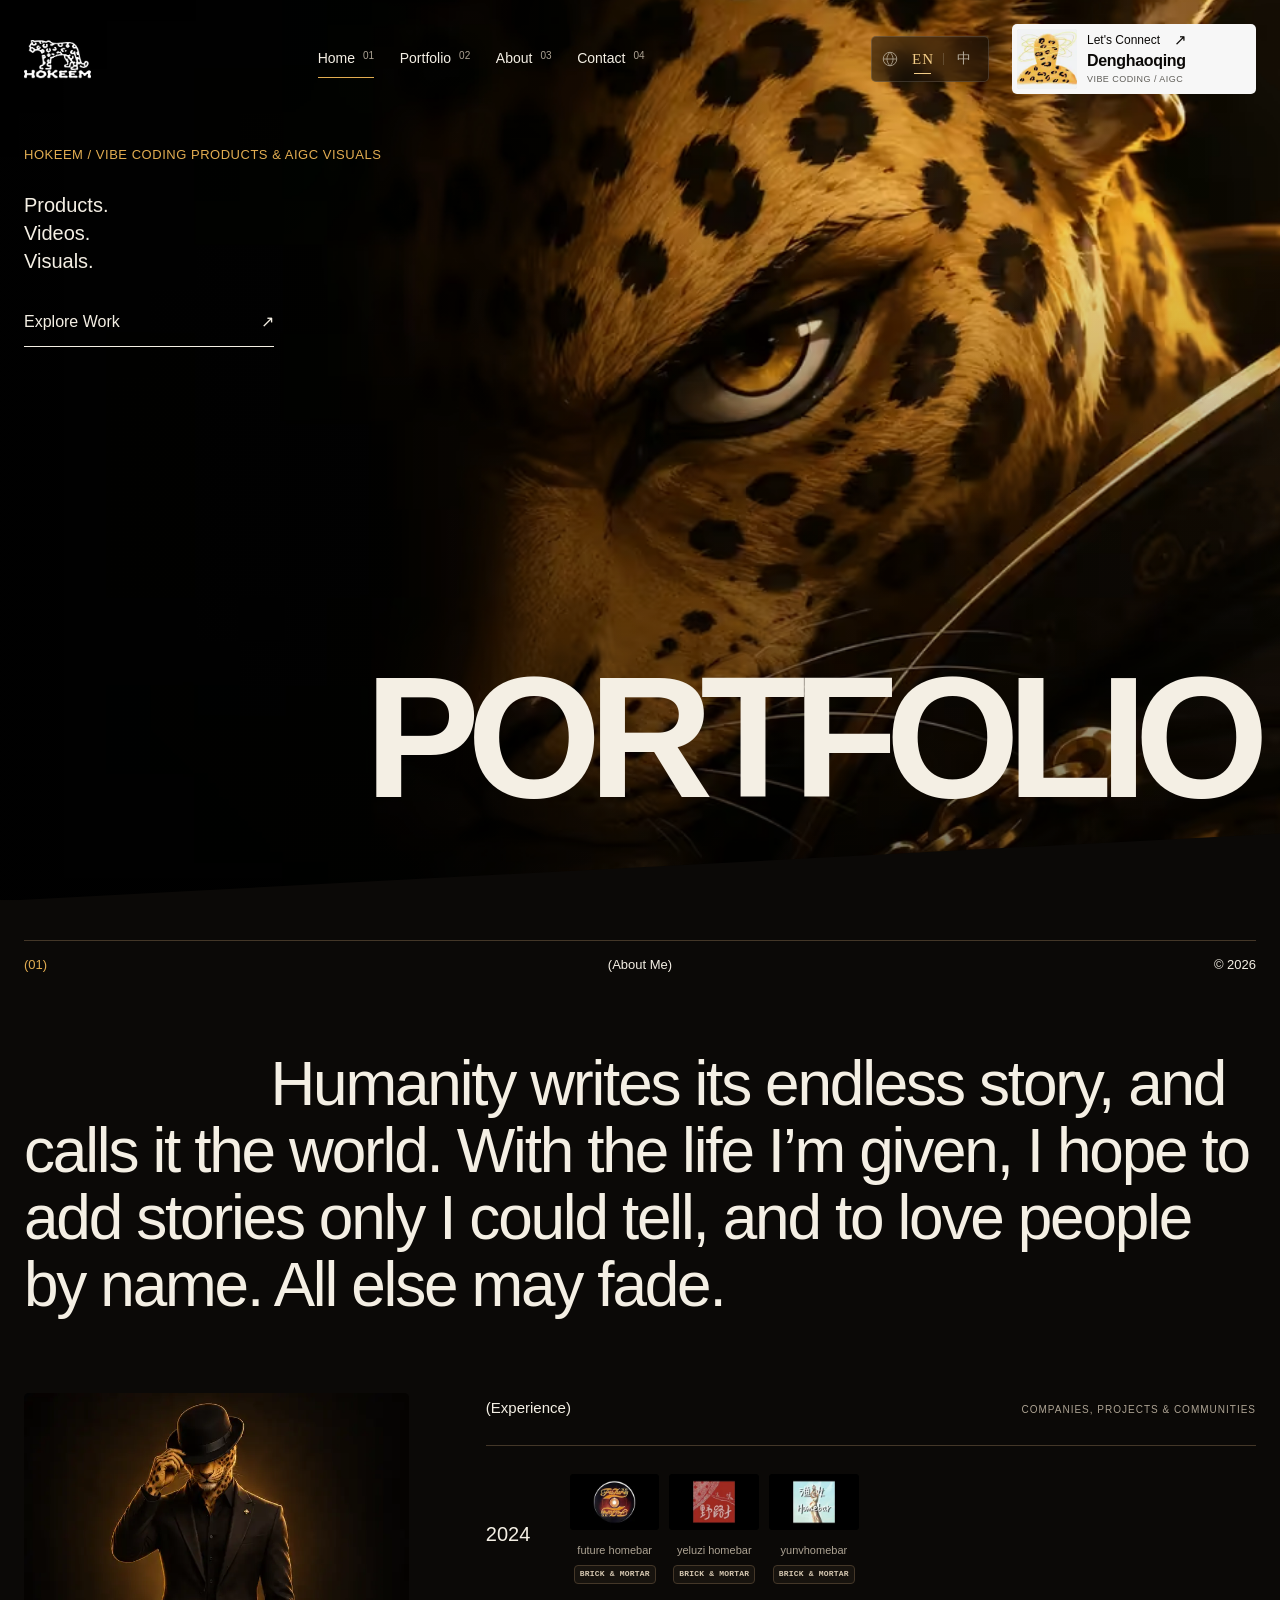
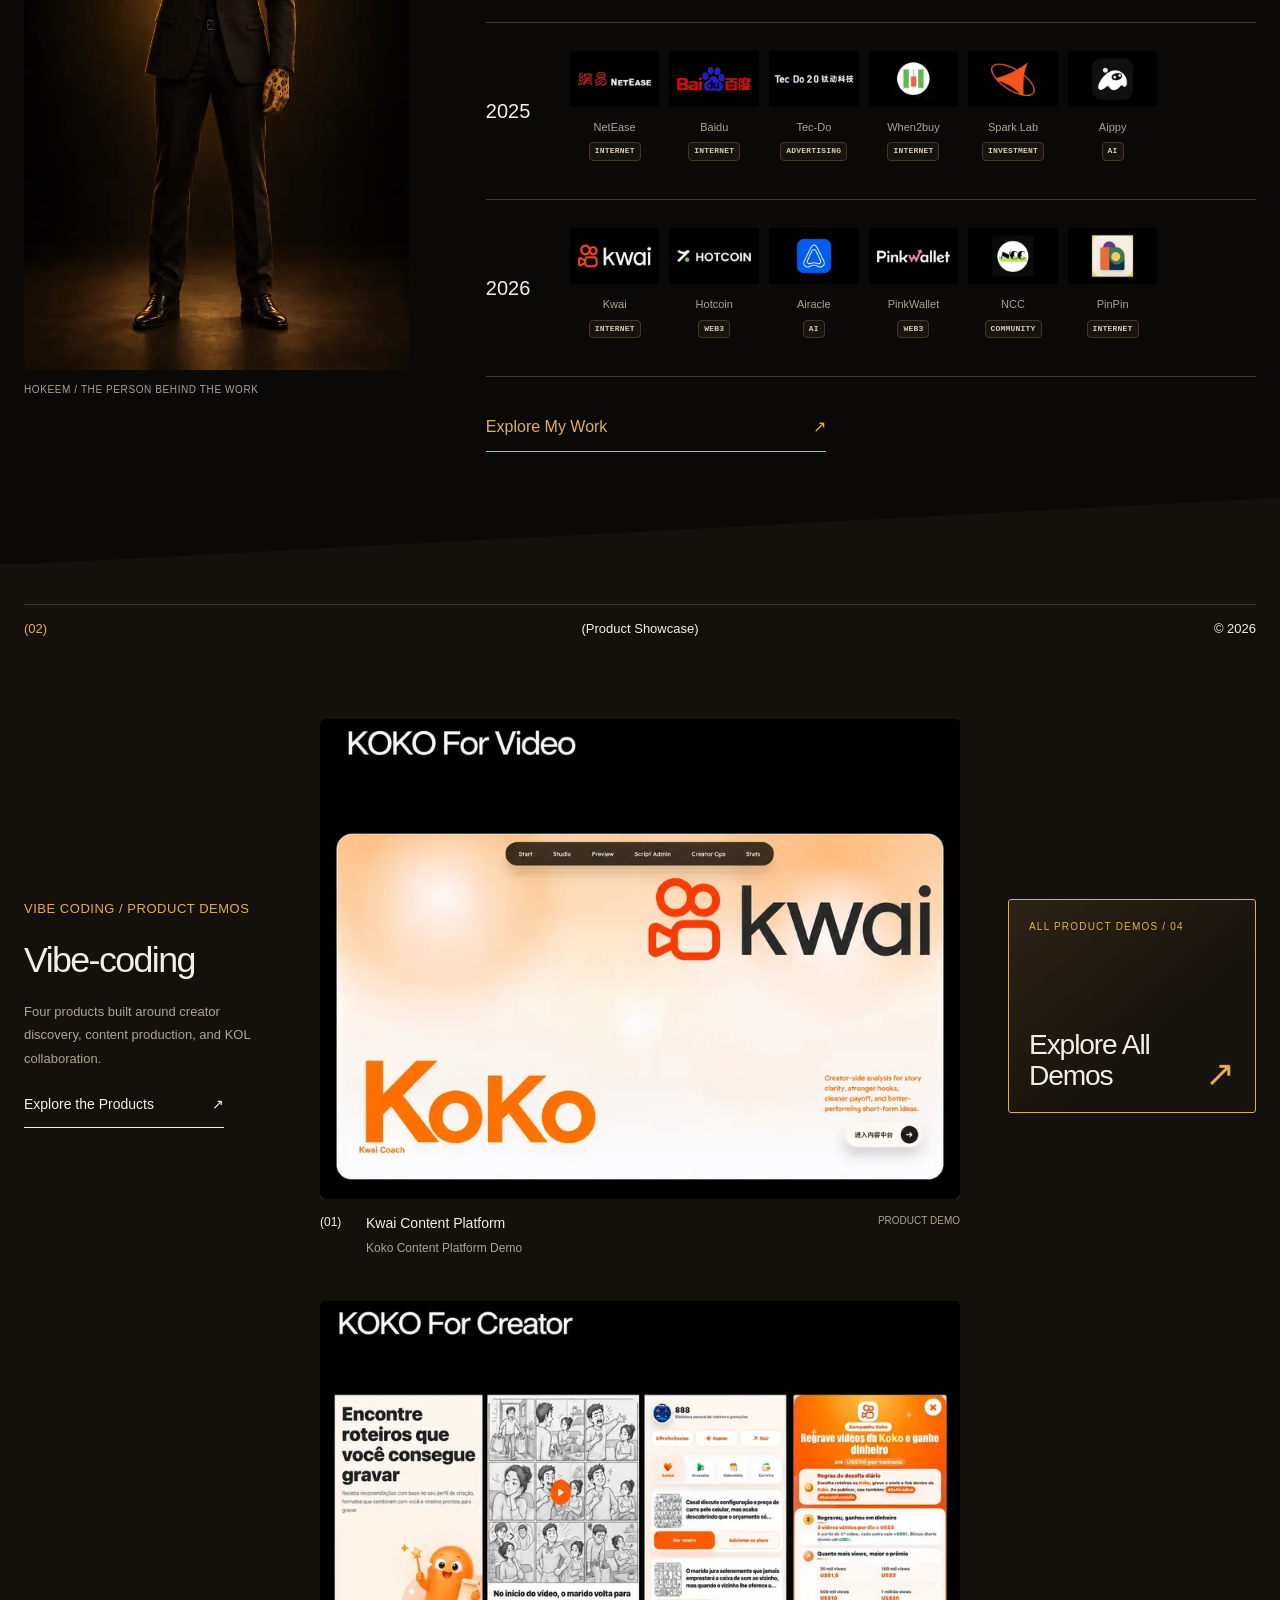
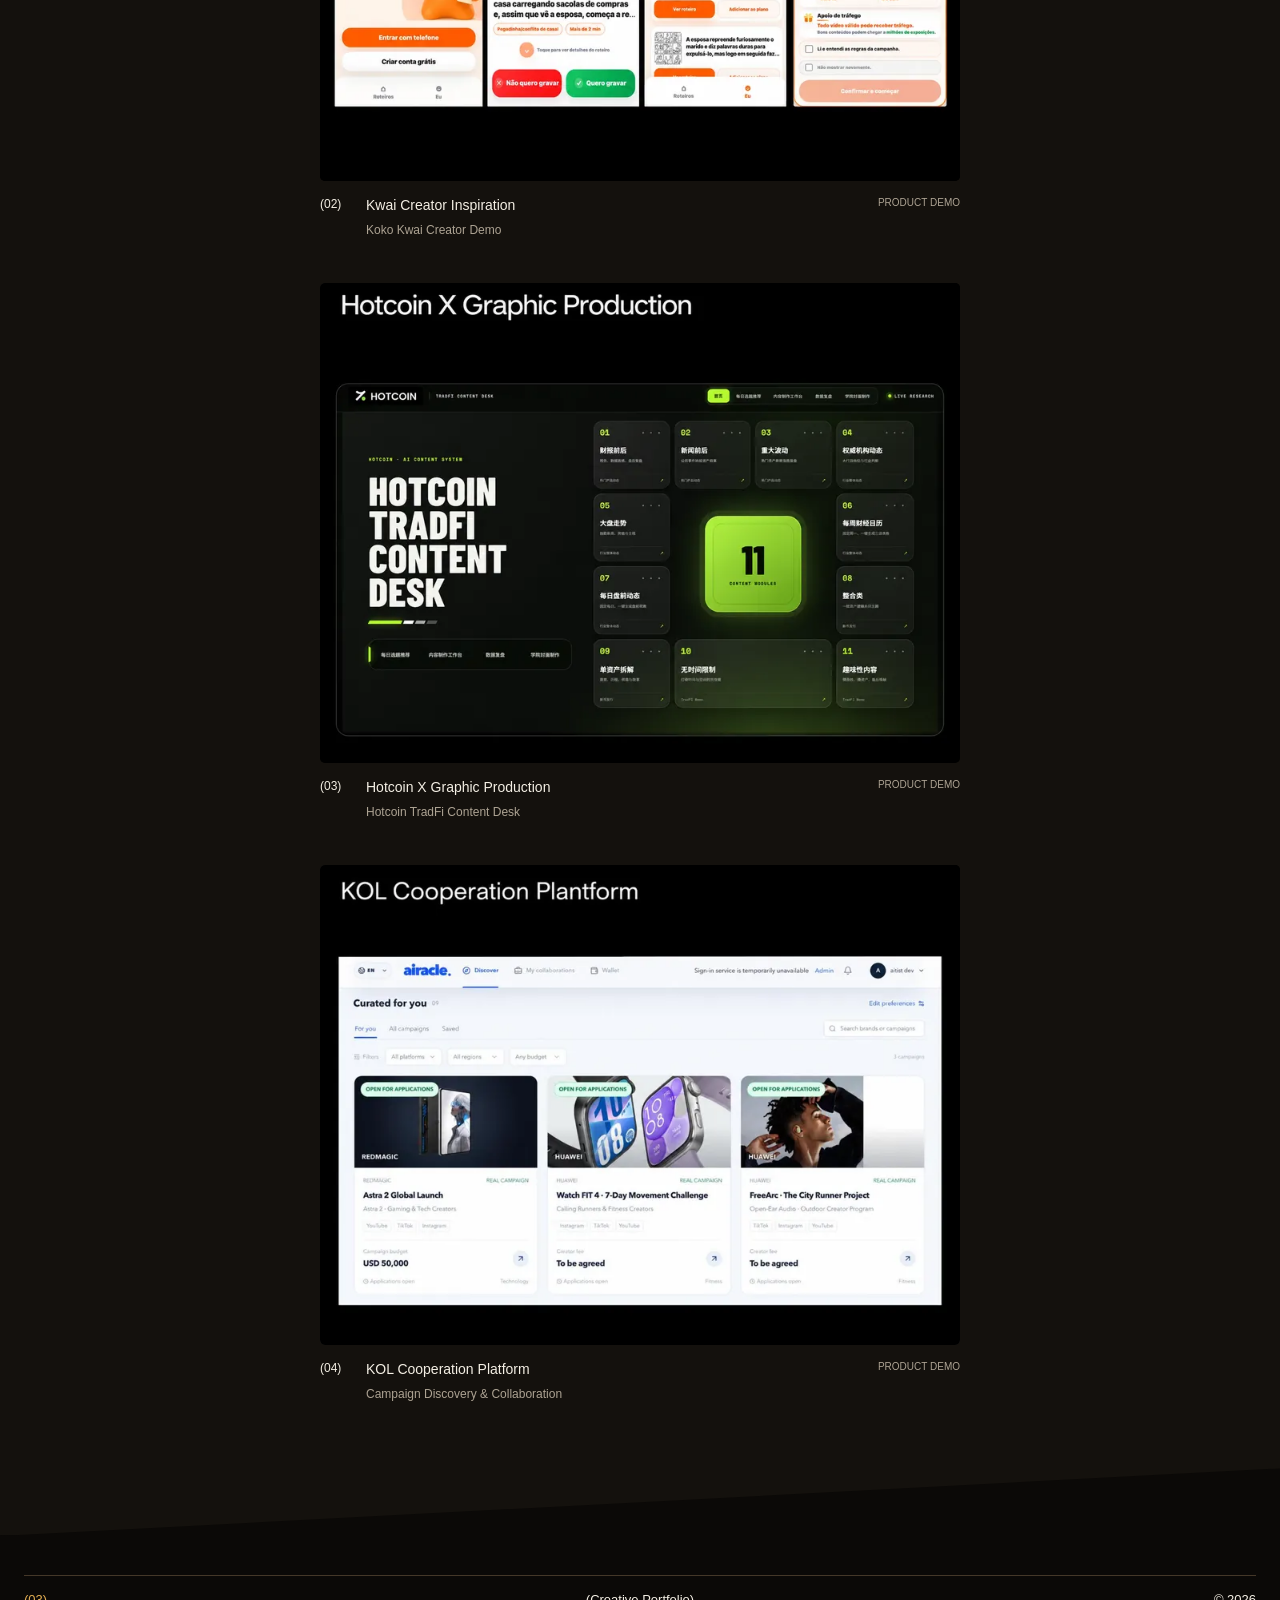
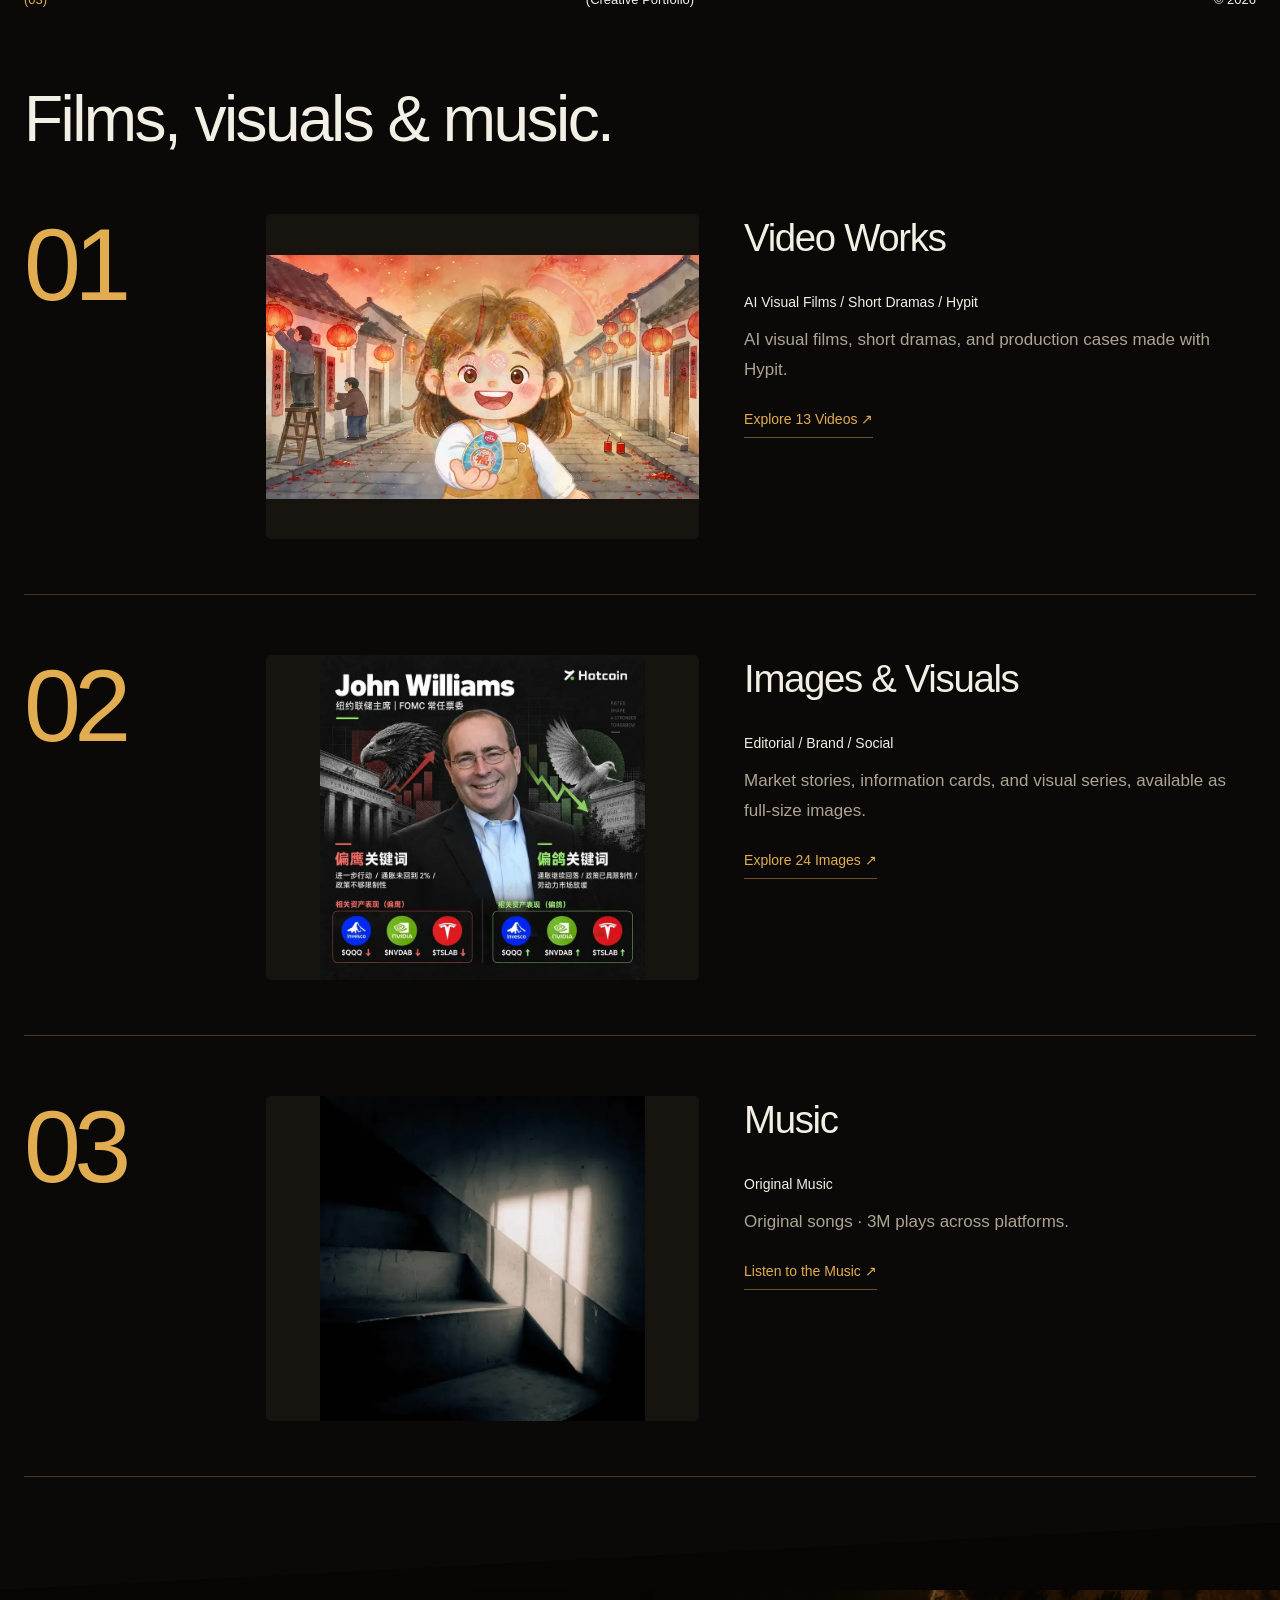
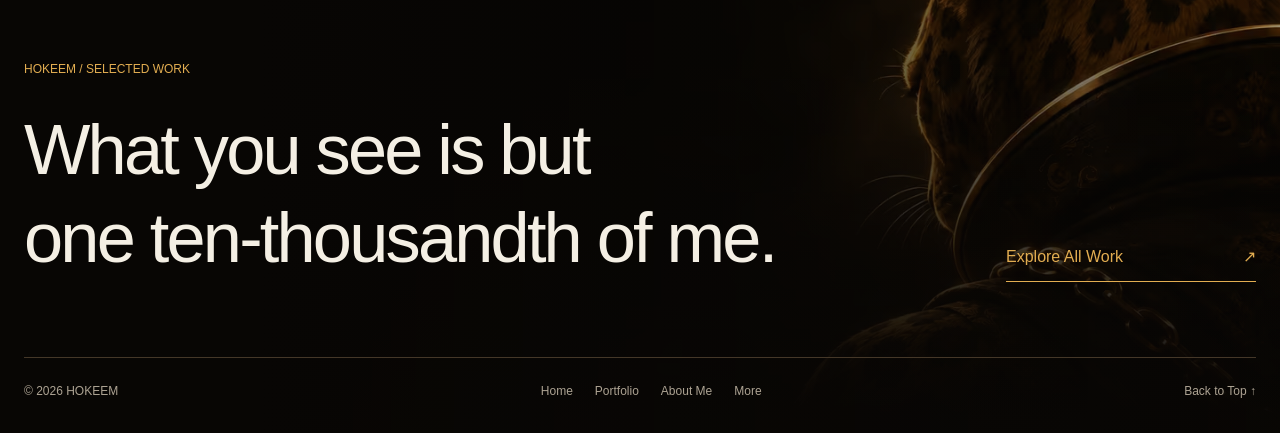
==== commit 991c8b40: "Compress all displayed imagery and refine contextual navigation" ====
--- a/index.html
+++ b/index.html
@@ -23,12 +23,13 @@
         }
       })();
     </script>
-    <link rel="stylesheet" href="./styles.css?v=bilingual-20261019" />
-    <script src="./project-data.js?v=bilingual-20261019" defer></script>
+    <link rel="stylesheet" href="./styles.css?v=image-speed-20261019" />
+    <script src="./image-data.js?v=image-speed-20261019" defer></script>
+    <script src="./project-data.js?v=image-speed-20261019" defer></script>
     <script src="./career-data.js?v=life-work-only-20261018" defer></script>
-    <script src="./music-data.js?v=bilingual-20261019" defer></script>
-    <script src="./i18n.js?v=bilingual-20261019" defer></script>
-    <script src="./app.js?v=bilingual-20261019" defer></script>
+    <script src="./music-data.js?v=image-speed-20261019" defer></script>
+    <script src="./i18n.js?v=image-speed-20261019" defer></script>
+    <script src="./app.js?v=image-speed-20261019" defer></script>
   </head>
   <body>
     <header class="site-header" id="site-header">
@@ -39,22 +40,20 @@
         <a href="#about" data-nav="about">About <small>03</small></a>
         <a href="#contact" data-nav="contact">Contact <small>04</small></a>
       </nav>
+      <div class="header-actions">
+        <div class="language-switch" role="group" aria-label="Choose language">
+          <svg class="language-switch__icon" viewBox="0 0 24 24" fill="none" stroke="currentColor" stroke-width="1.25" aria-hidden="true"><circle cx="12" cy="12" r="9"/><path d="M3 12h18M12 3c3 3 4 6 4 9s-1 6-4 9c-3-3-4-6-4-9s1-6 4-9Z"/></svg>
+          <button type="button" data-language="en" aria-label="Switch to English" aria-pressed="true" data-no-translate>EN</button><span class="language-switch__divider" aria-hidden="true"></span><button type="button" data-language="zh" aria-label="Switch to Chinese" aria-pressed="false" data-no-translate>中</button>
+        </div>
       <a class="header-link contact-cta" href="#contact" aria-label="Contact Denghaoqing"><span class="contact-cta__portrait"><img src="./assets/hokeem-avatar-light-20261018.webp" alt="" width="192" height="154" decoding="async"></span><span class="contact-cta__details"><span class="contact-cta__heading">Let's Connect <span aria-hidden="true">↗</span></span><strong>Denghaoqing</strong><small>VIBE CODING / AIGC</small></span></a>
       <button class="mobile-toggle" type="button" data-menu aria-label="Open navigation" aria-expanded="false">Menu +</button>
+      </div>
     </header>
 
     <main id="app" tabindex="-1"></main>
 
     <footer class="site-footer portfolio-footer" role="contentinfo"><div class="portfolio-footer__top"><div><span>HOKEEM / SELECTED WORK</span><h2>What you see is but<br>one ten-thousandth of me.</h2></div><a class="underlined-link" href="#work">Explore All Work <span>↗</span></a></div><div class="portfolio-footer__bottom"><span>© 2026 HOKEEM</span><nav aria-label="Footer navigation"><a href="#home">Home</a><a href="#work">Portfolio</a><a href="#about">About Me</a><a href="#contact">More</a></nav><a href="#home">Back to Top ↑</a></div></footer>
 
-
-    <div class="site-utilities" aria-label="Page controls">
-      <button class="page-back-control" id="page-back" type="button" aria-label="Go back to the previous page">← Back</button>
-      <div class="language-switch" role="group" aria-label="Choose language">
-        <button type="button" data-language="en" aria-label="Switch to English" aria-pressed="true" data-no-translate>EN</button>
-        <button type="button" data-language="zh" aria-label="Switch to Chinese" aria-pressed="false" data-no-translate>中文</button>
-      </div>
-    </div>
 
     <dialog id="image-dialog" class="image-dialog" aria-label="Image viewer">
       <button id="close-dialog" class="image-dialog__close" type="button" aria-label="Close image">×</button>
--- a/styles.css
+++ b/styles.css
@@ -927,23 +927,27 @@
  }
 }
 
-/* Transparent brand mark and persistent page utilities. */
+/* Transparent brand mark and an integrated language selector. */
 .brand--custom { mix-blend-mode: normal; }
 .brand-logo > img { filter: none; }
-.site-utilities { position: fixed; z-index: 200; left: max(24px, calc((100vw - 1440px) / 2)); right: max(24px, calc((100vw - 1440px) / 2)); bottom: max(20px, env(safe-area-inset-bottom)); display: flex; justify-content: space-between; align-items: center; gap: 16px; pointer-events: none; }
-.site-utilities > * { pointer-events: auto; box-shadow: 0 5px 24px #0005; }
-.page-back-control { min-height: 46px; padding: 11px 18px; border: 1px solid #f2cb7f; border-radius: 999px; background: var(--gold); color: #171009; font-size: 14px; line-height: 1.4; font-weight: 700; }
-.page-back-control:hover, .page-back-control:focus-visible { background: #f4cd83; }
-.language-switch { display: flex; align-items: center; gap: 2px; padding: 4px; border: 1px solid #ad8a515c; border-radius: 999px; background: #100d09eb; backdrop-filter: blur(12px); }
-.language-switch button { min-width: 43px; min-height: 36px; border: 0; border-radius: 999px; padding: 7px 10px; background: transparent; color: #c5bba9; font-size: 12px; font-weight: 650; }
-.language-switch button.is-active { background: var(--gold); color: #171009; }
-.portfolio-footer { padding-bottom: 100px; }
+.header-actions { display: flex; align-items: center; justify-content: flex-end; gap: clamp(12px, 1.8vw, 26px); }
+.language-switch { display: inline-flex; flex: none; align-items: center; gap: 3px; padding: 2px 9px; border: 1px solid #f4efe428; border-radius: 5px; background: #0b090780; color: #c5bba9; backdrop-filter: blur(12px); }
+.language-switch__icon { flex: none; width: 18px; height: 18px; margin-right: 6px; opacity: .8; }
+.language-switch__divider { width: 1px; height: 12px; background: #f4efe42b; margin-inline: 2px; }
+.language-switch button { position: relative; min-width: 30px; min-height: 40px; padding: 6px 3px; border: 0; background: transparent; color: #b4ab9b; font-family: 'Iowan Old Style', Baskerville, 'Times New Roman', 'Songti SC', serif; font-size: 15px; font-weight: 400; line-height: 1; letter-spacing: .06em; transition: color .2s; }
+.language-switch button[data-language="zh"] { font-family: 'Songti SC', SimSun, serif; font-size: 14px; }
+.language-switch button::after { content: ''; position: absolute; bottom: 5px; left: 6px; right: 7px; height: 1px; background: currentColor; transform: scaleX(0); transition: transform .2s; }
+.language-switch button.is-active { color: #f2cc87; }
+.language-switch button.is-active::after { transform: scaleX(1); }
+.language-switch button:hover { color: var(--ink); }
+.portfolio-footer { padding-bottom: 32px; }
 .format-image { position: relative; }
 .format-image > img { position: absolute; inset: 0; width: 100%; height: 100%; object-fit: contain; }
 .image-dialog__close { min-width: 44px; min-height: 44px; }
 
 /* Project overview: media on the left, a concise reading column on the right. */
 .hero--detail .hero__image::after { background: linear-gradient(180deg, #0007, #0001 40%, #0009), linear-gradient(90deg, #0004, #0001); }
+.hero--detail .hero__image, .hero--music .hero__image { background-image: var(--image-large); }
 .hero--detail .hero__content--detail { gap: 24px; justify-content: center; padding-top: 150px; }
 .hero--detail .hero__content--detail h1 { max-width: 1200px; font-size: clamp(36px, 6.2vw, 94px); line-height: 1.14; letter-spacing: -.035em; }
 .project-scroll-cue { display: inline-flex; align-items: center; align-self: center; justify-content: center; gap: 24px; padding: 13px 22px; margin-top: 14px; border: 1px solid #f4efe47a; border-radius: 999px; background: #0806049c; color: var(--ink); font-size: 14px; line-height: 1.5; backdrop-filter: blur(8px); }
@@ -967,6 +971,9 @@
 .project-facts dd { font-size: 14px; line-height: 1.6; }
 .project-back { margin-top: 28px; padding: 11px 16px; border: 1px solid var(--gold); border-radius: 3px; color: var(--gold); background: transparent; font-size: 13px; }
 .project-back:hover { background: #e2ad5115; }
+.context-back { display: inline-flex; align-items: center; width: fit-content; margin-block: 20px 8px; min-height: 44px; }
+.hero__content--detail > .context-back { align-self: center; margin-block: 0 10px; padding: 10px 17px; border-color: #f4efe46b; color: var(--ink); background: #0b09076b; font-size: 13px; }
+.contact-screen > .context-back { margin-block: 0 20px; font-size: 13px; }
 
 /* Three original releases, with full square artwork. */
 .hero--music { min-height: 460px; }
@@ -1006,16 +1013,18 @@
 html[lang="zh-CN"] .portfolio-footer h2 { font-size: clamp(29px, 4.5vw, 66px); line-height: 1.55; letter-spacing: .015em; }
 html[lang="zh-CN"] .formats-heading { line-height: 1.5; letter-spacing: .01em; }
 @media (max-width: 800px) {
+ .hero--detail .hero__image, .hero--music .hero__image { background-image: var(--image-small); }
+ .header-actions { gap: 14px; }
  .project-layout { grid-template-columns: minmax(0, 1fr); gap: 32px; }
  .project-copy { max-width: 680px; }
  .project-copy > h2 { font-size: 29px; }
  .music-grid { gap: 18px; }
 }
 @media (max-width: 600px) {
- .site-utilities { left: 12px; right: 12px; bottom: max(12px, env(safe-area-inset-bottom)); gap: 8px; }
- .page-back-control { min-height: 43px; padding: 10px 14px; font-size: 12px; }
- .language-switch { padding: 3px; }
- .language-switch button { min-width: 39px; min-height: 34px; padding: 7px 8px; font-size: 11px; }
+ .header-actions { gap: 12px; }
+ .language-switch { padding: 1px 6px; }
+ .language-switch button { min-width: 27px; min-height: 36px; }
+ .language-switch__icon { width: 16px; height: 16px; margin-right: 2px; }
  .hero--detail .hero__content--detail { padding-top: 130px; gap: 20px; }
  .project-scroll-cue { max-width: 100%; font-size: 12px; gap: 14px; padding: 11px 16px; }
  .project-layout { padding-top: 30px; gap: 28px; }
@@ -1036,3 +1045,8 @@
  html[lang="zh-CN"] .page-hero-title h1 { font-size: 54px; }
  html[lang="zh-CN"] .portfolio-footer h2 { font-size: clamp(26px, 6.5vw, 34px); }
 }
+@media (max-width: 520px) {
+ .header-actions .header-link.contact-cta { display: none; }
+ .header-actions .mobile-toggle { font-size: 12px; }
+ .header-actions { gap: 14px; }
+}
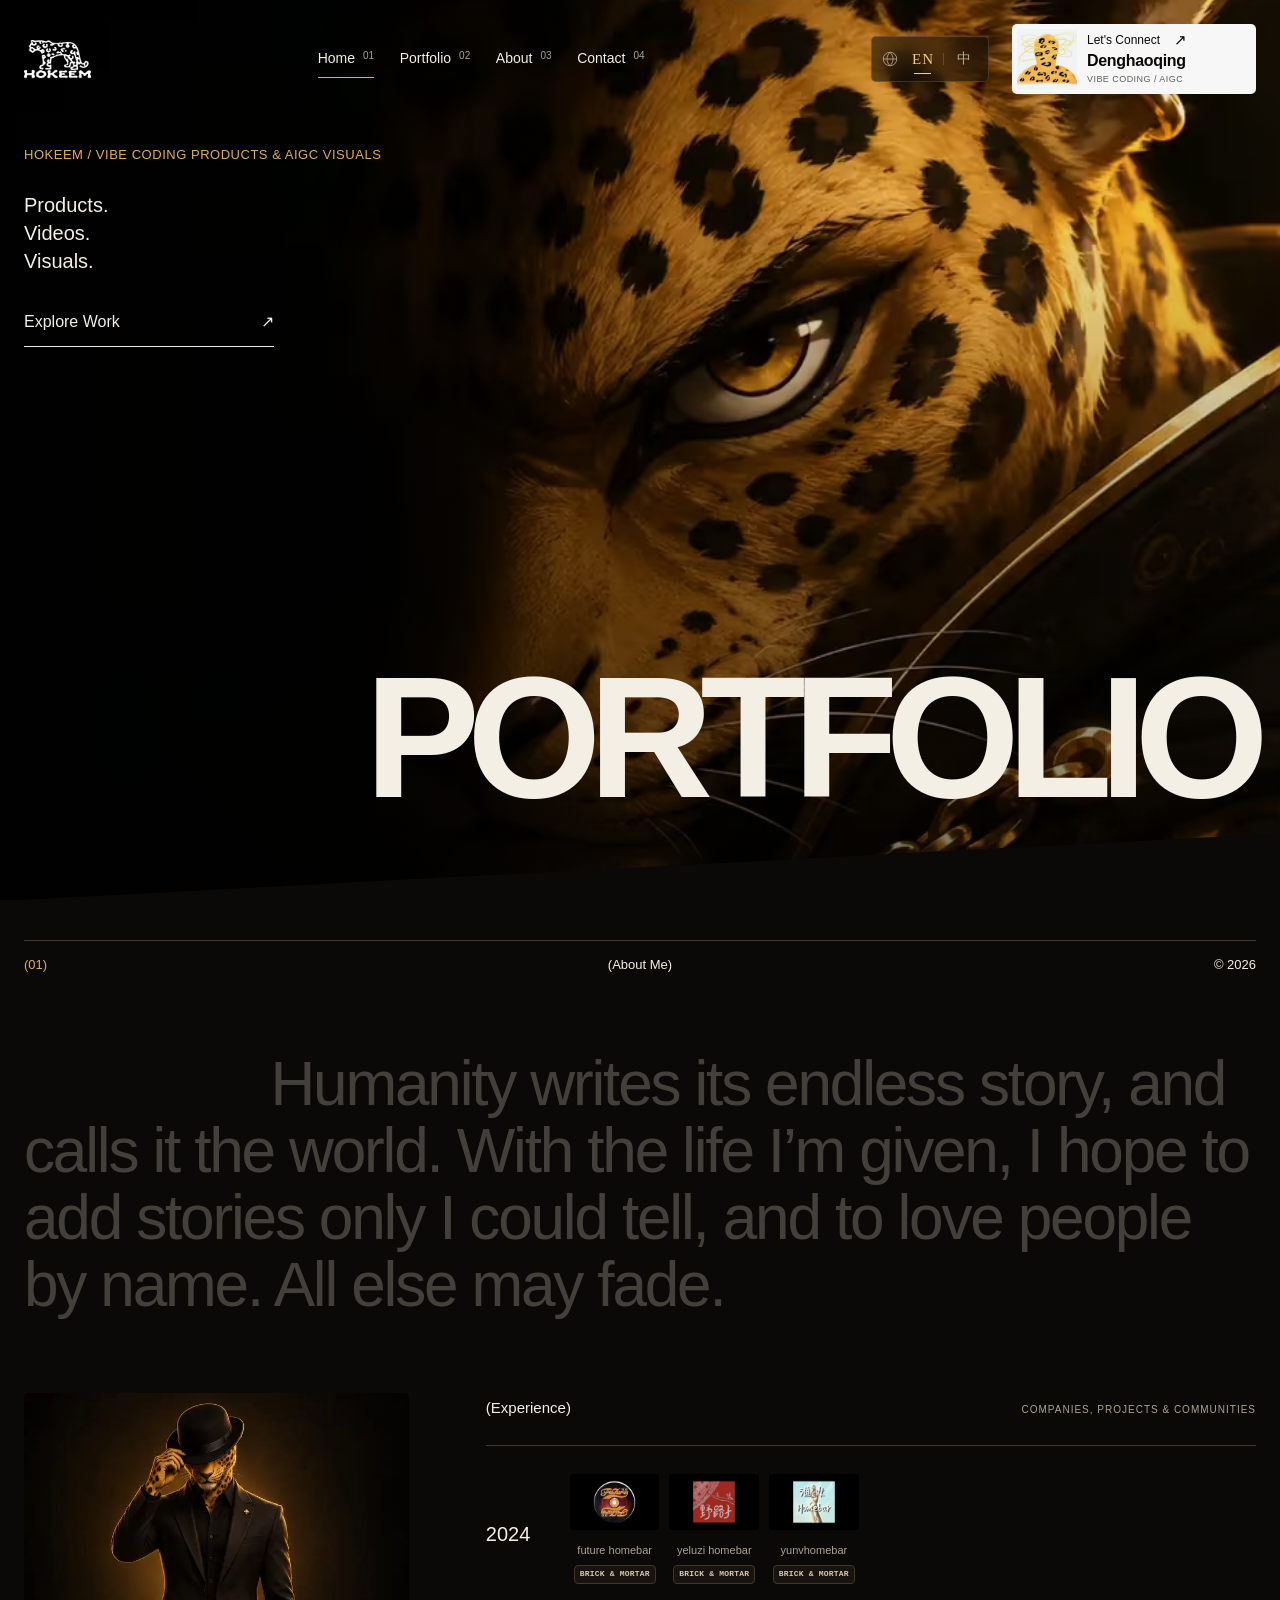
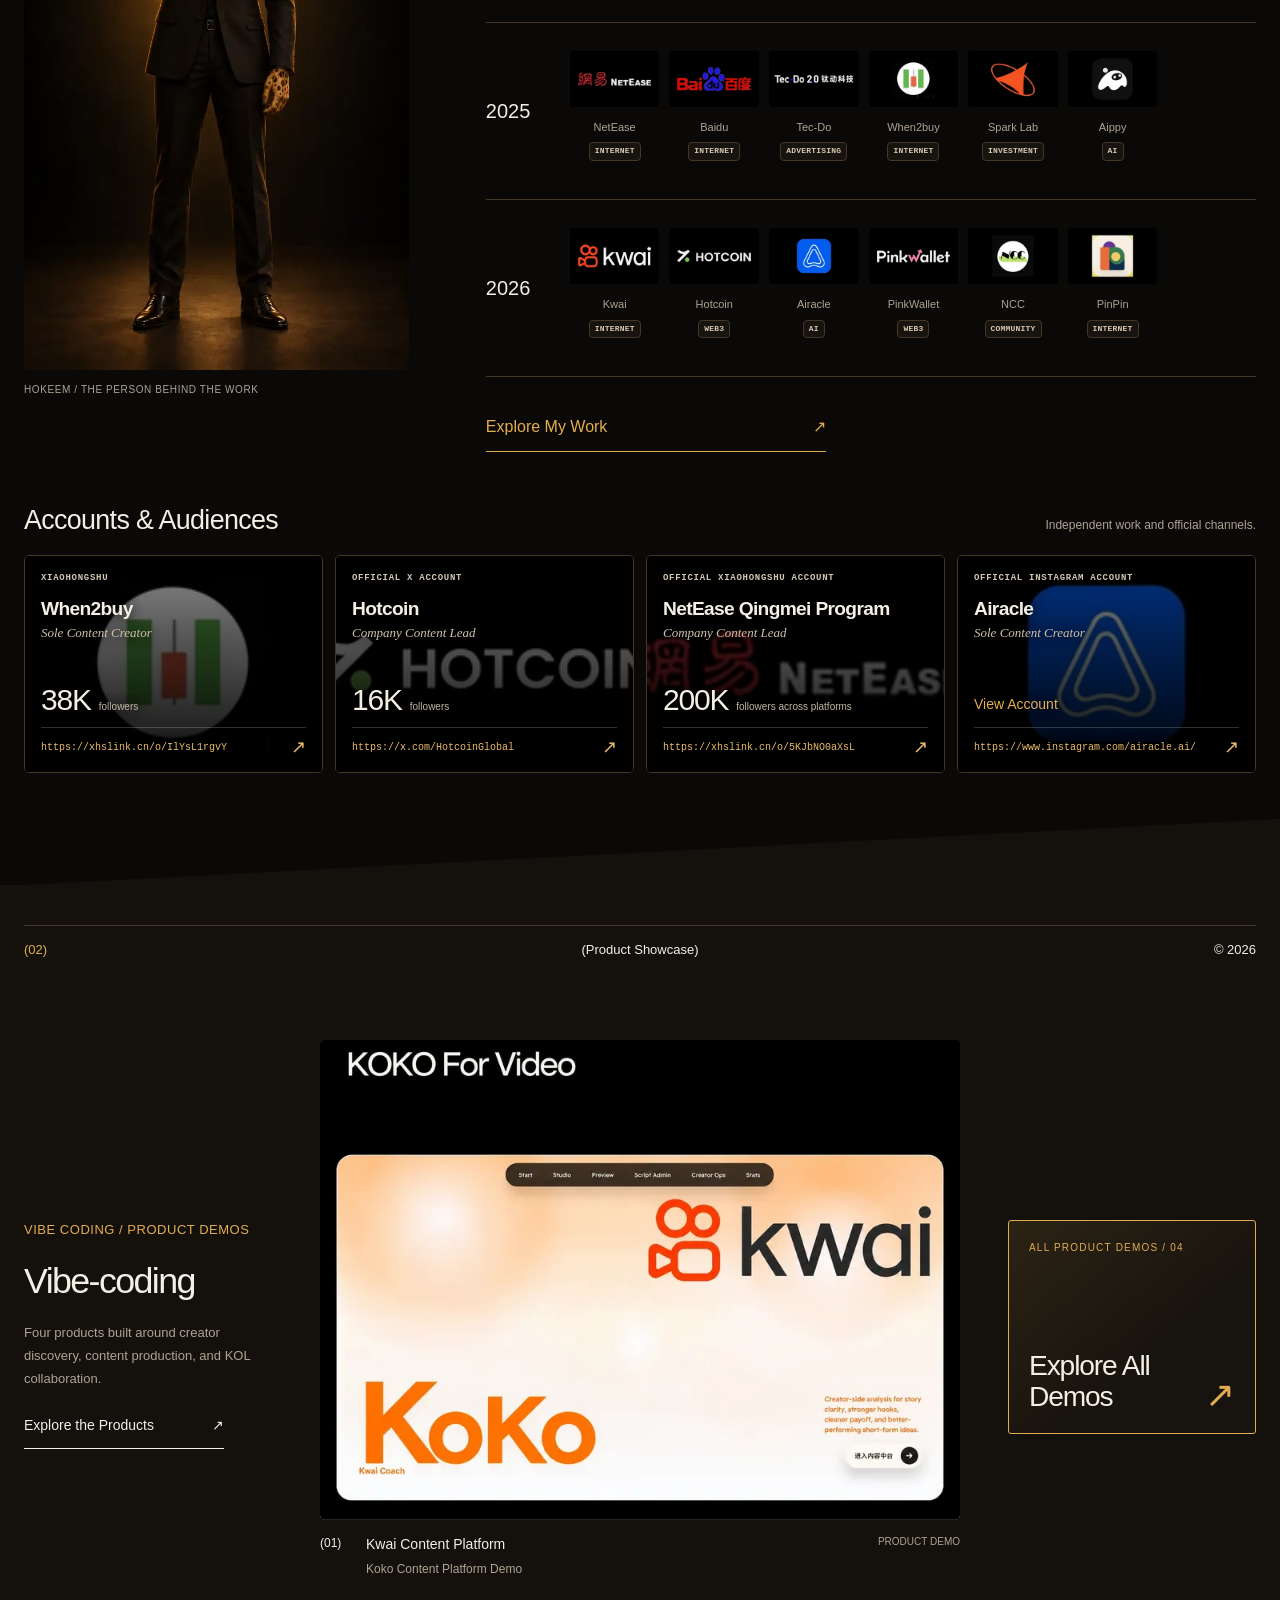
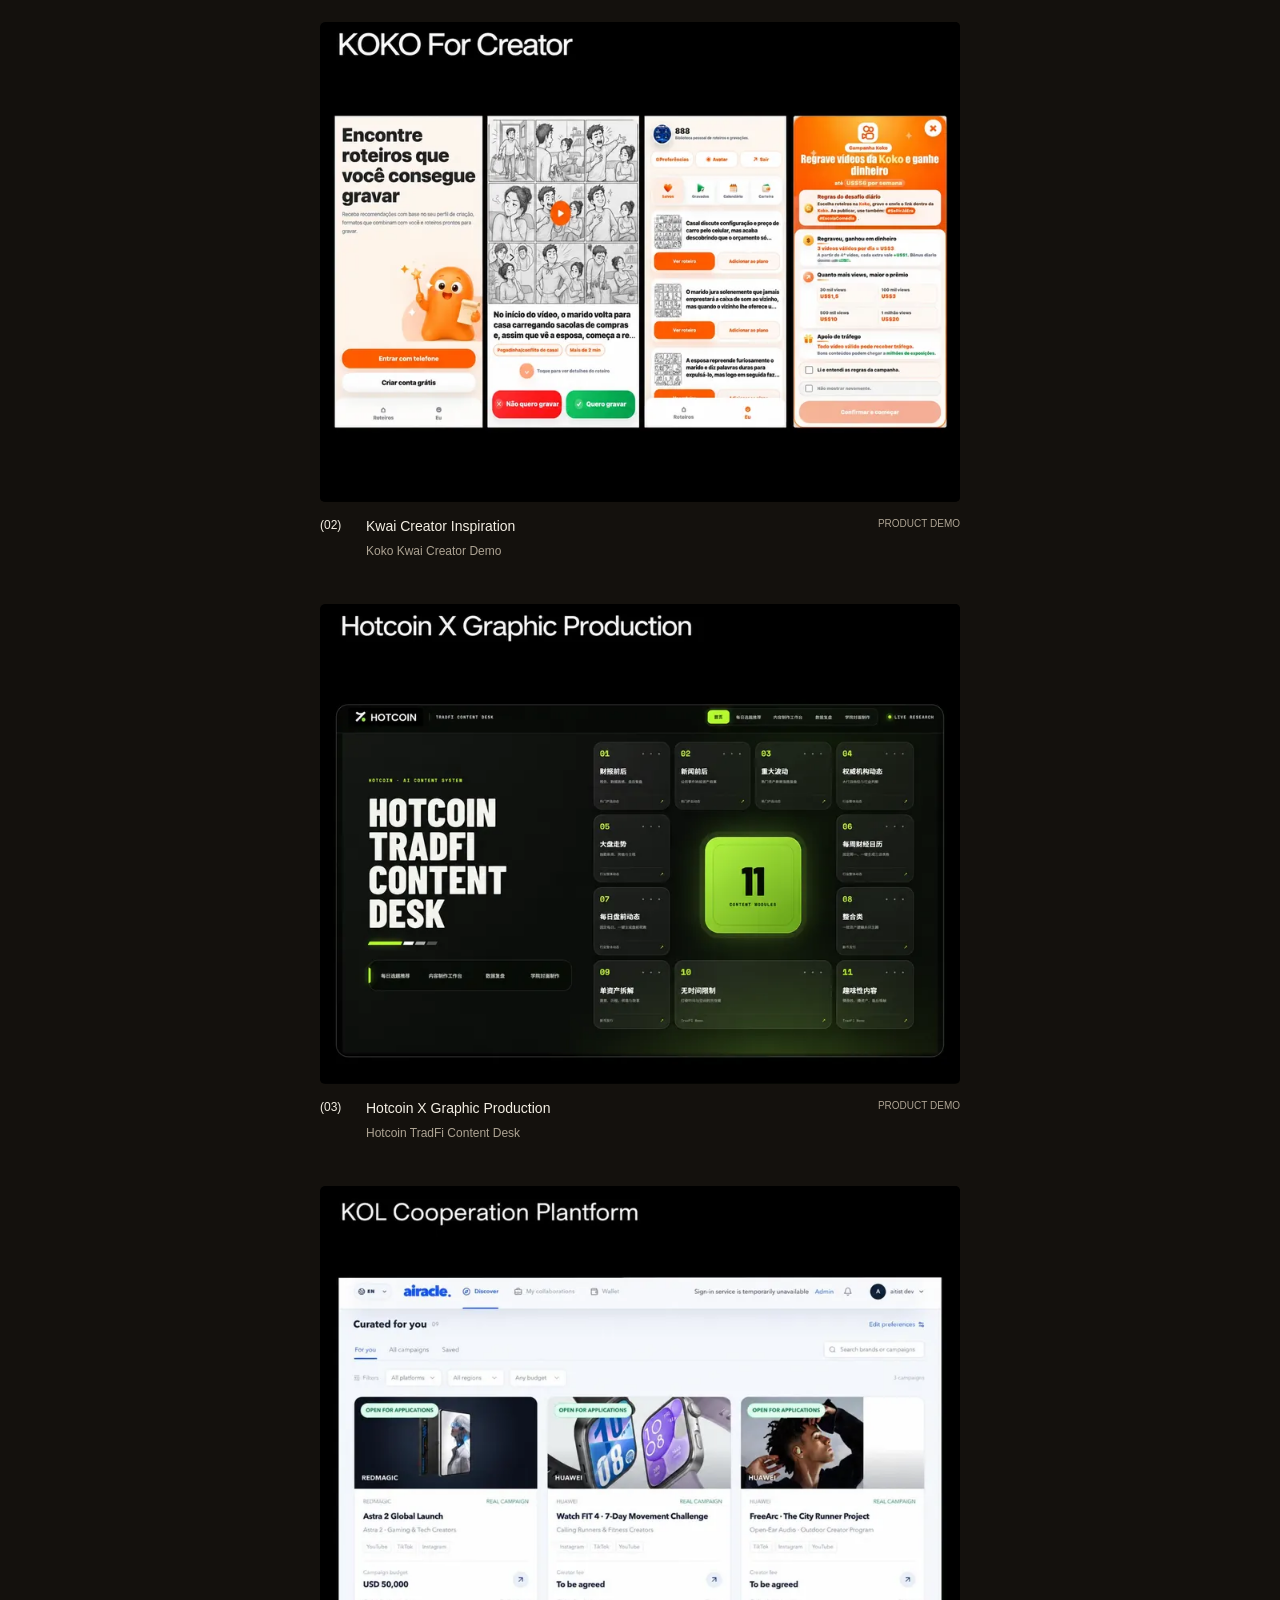
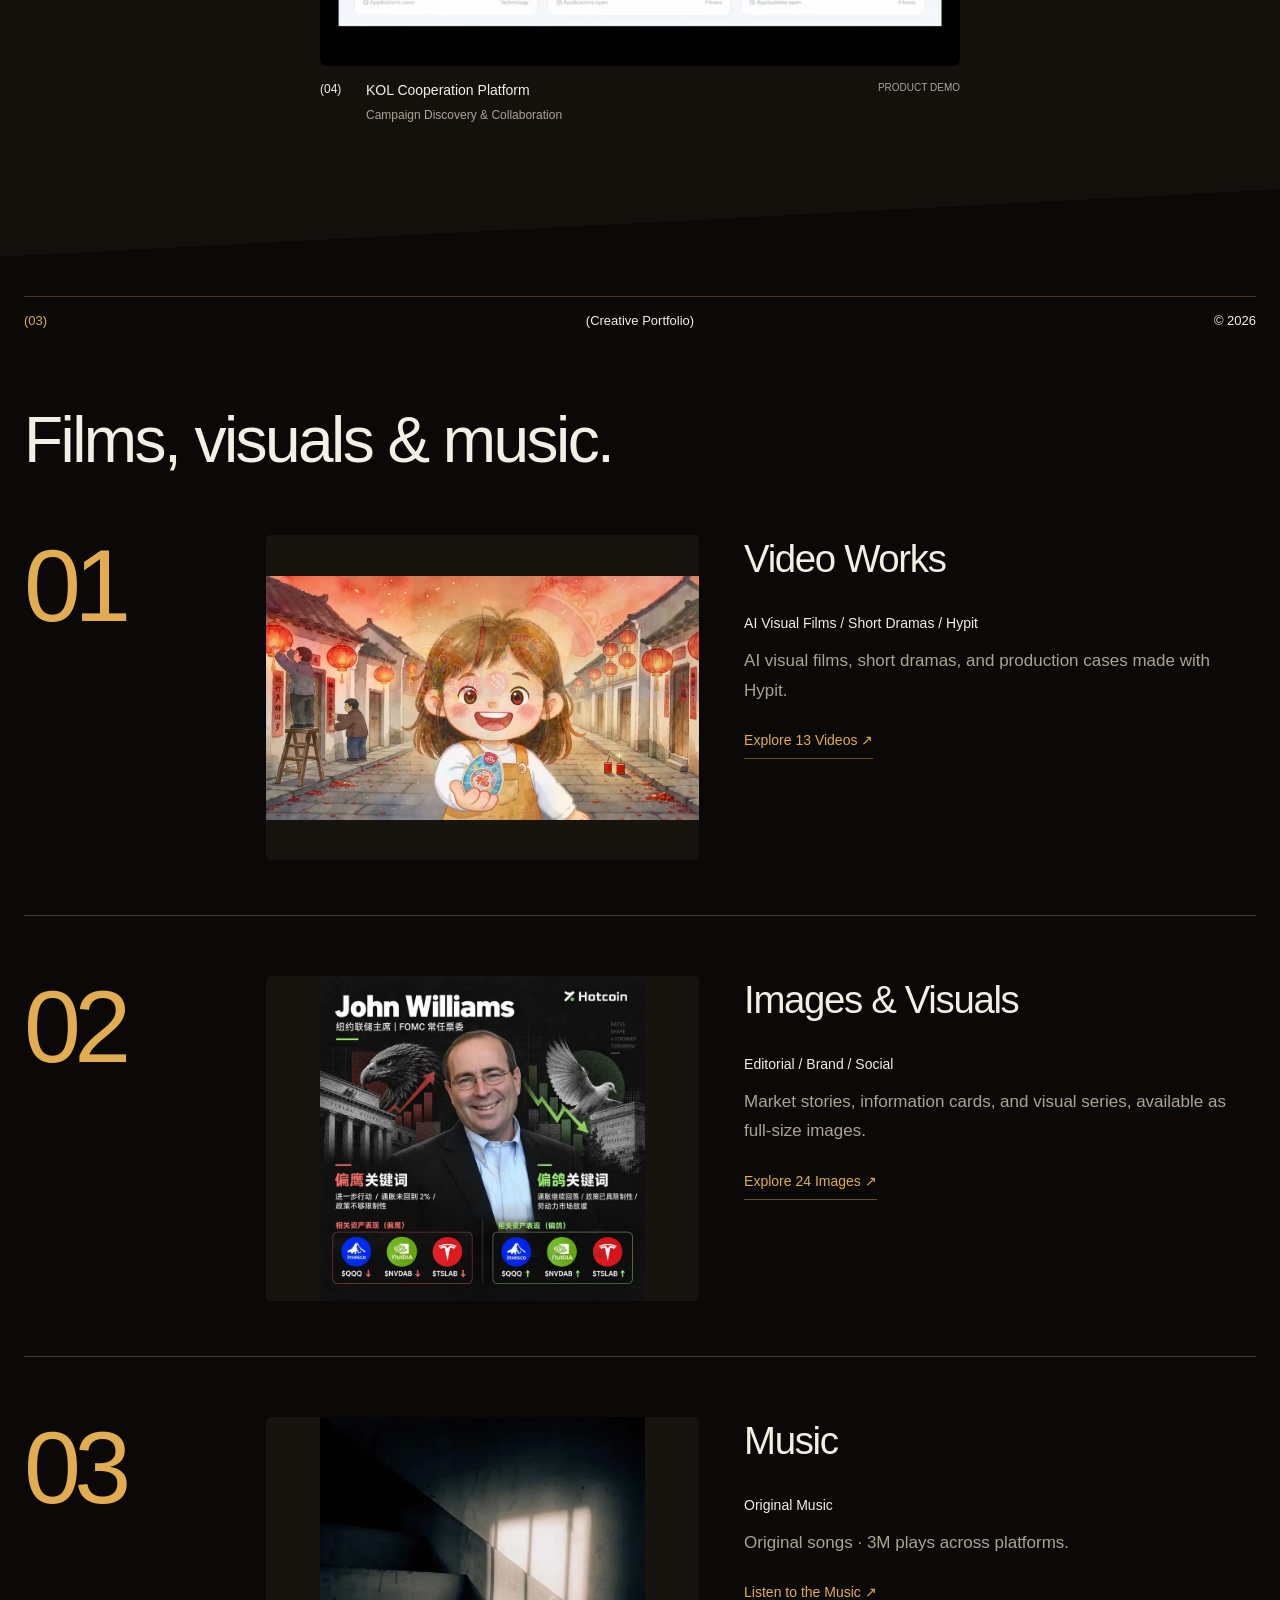
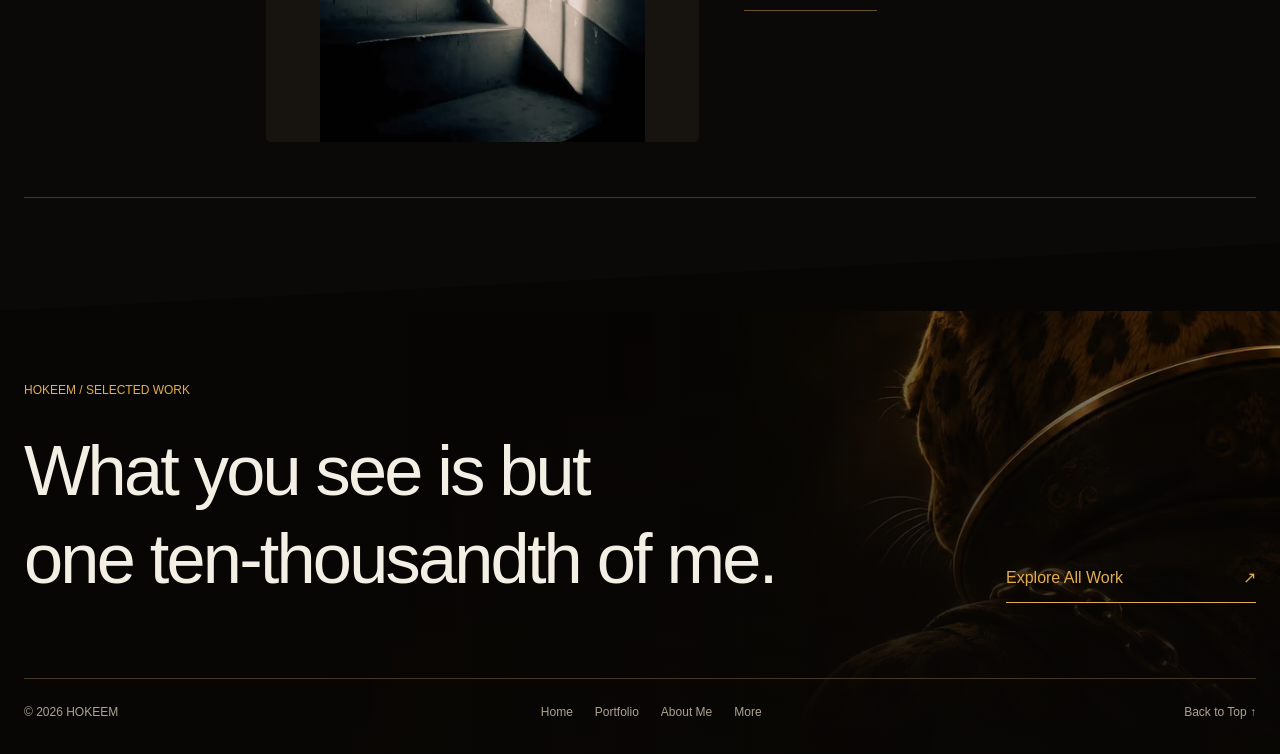
==== commit 2b73dd27: "Add compact account cards with logo backgrounds and public links" ====
--- a/index.html
+++ b/index.html
@@ -23,13 +23,13 @@
         }
       })();
     </script>
-    <link rel="stylesheet" href="./styles.css?v=image-speed-20261019" />
-    <script src="./image-data.js?v=image-speed-20261019" defer></script>
-    <script src="./project-data.js?v=image-speed-20261019" defer></script>
+    <link rel="stylesheet" href="./styles.css?v=accounts-compact-20261019" />
+    <script src="./image-data.js?v=accounts-compact-20261019" defer></script>
+    <script src="./project-data.js?v=accounts-compact-20261019" defer></script>
     <script src="./career-data.js?v=life-work-only-20261018" defer></script>
-    <script src="./music-data.js?v=image-speed-20261019" defer></script>
-    <script src="./i18n.js?v=image-speed-20261019" defer></script>
-    <script src="./app.js?v=image-speed-20261019" defer></script>
+    <script src="./music-data.js?v=accounts-compact-20261019" defer></script>
+    <script src="./i18n.js?v=accounts-compact-20261019" defer></script>
+    <script src="./app.js?v=accounts-compact-20261019" defer></script>
   </head>
   <body>
     <header class="site-header" id="site-header">
--- a/styles.css
+++ b/styles.css
@@ -96,6 +96,36 @@
 .experience-logo > img { display: block; width: 100%; height: auto; max-height: none; aspect-ratio: 8 / 5; object-fit: contain; filter: none; opacity: 1; }
 .experience-footer { padding-top: 38px; }
 .experience-footer .underlined-link { width: min(100%, 340px); color: var(--gold); }
+.account-showcase { margin-top: clamp(28px, 4vw, 52px); }
+.account-showcase__heading { display: flex; justify-content: space-between; align-items: baseline; flex-wrap: wrap; gap: 8px 24px; margin-bottom: 18px; }
+.account-showcase__heading h3 { font-size: clamp(23px, 2.1vw, 30px); line-height: 1.25; font-weight: 500; letter-spacing: -.025em; }
+.account-showcase__heading p { color: var(--muted); font-size: 12px; line-height: 1.6; }
+.accounts-grid { display: grid; grid-template-columns: repeat(4, minmax(0, 1fr)); gap: 12px; }
+.account-card { position: relative; isolation: isolate; overflow: hidden; min-width: 0; border: 1px solid var(--line); border-radius: 5px; background: #000; color: var(--ink); transition: border-color .2s; }
+.account-card:hover, .account-card:focus-visible { border-color: var(--gold); color: var(--ink); }
+.account-card__background { position: absolute; inset: 0; z-index: -2; width: 100%; height: 100%; max-width: none; object-fit: cover; opacity: .65; transform: scale(1.2); transition: transform .4s, opacity .4s; }
+.account-card::after { content: ''; position: absolute; inset: 0; z-index: -1; background: linear-gradient(180deg, rgba(0,0,0,.15), rgba(0,0,0,.48) 38%, rgba(0,0,0,.94) 100%); }
+.account-card:hover .account-card__background { transform: scale(1.26); opacity: .8; }
+.account-card__content { display: flex; flex-direction: column; min-height: 216px; padding: 16px; text-shadow: 0 1px 12px #000; }
+.account-card__platform { color: #d1c6b3; font-family: 'SFMono-Regular', Consolas, monospace; font-size: 9px; font-weight: 600; line-height: 1.5; letter-spacing: .08em; text-transform: uppercase; }
+.account-card h4 { margin: 12px 0 4px; font-size: clamp(18px, 1.5vw, 22px); font-weight: 700; line-height: 1.15; letter-spacing: -.035em; }
+.account-card__role { color: #d0c2ab; font-family: Georgia, 'Times New Roman', 'Songti SC', serif; font-size: 13px; font-style: italic; line-height: 1.4; }
+.account-card__metric { display: flex; align-items: baseline; flex-wrap: wrap; gap: 4px 8px; margin-top: auto; padding-top: 18px; }
+.account-card__metric strong { font-size: 30px; font-weight: 500; line-height: 1; letter-spacing: -.04em; font-variant-numeric: tabular-nums; }
+.account-card__metric > span { color: #c1b6a5; font-size: 10px; line-height: 1.5; }
+.account-card__metric .account-card__visit { color: var(--gold); font-size: 14px; }
+.account-card__url { display: flex; align-items: center; justify-content: space-between; gap: 8px; margin-top: 12px; padding-top: 10px; border-top: 1px solid #ffffff30; color: #e9bb6c; font-family: 'SFMono-Regular', Consolas, monospace; font-size: 10px; line-height: 1.5; overflow-wrap: anywhere; }
+.account-card__arrow { flex: none; font-family: sans-serif; font-size: 18px; line-height: 1; }
+@media (max-width: 900px) {
+ .accounts-grid { grid-template-columns: repeat(4, minmax(240px, 1fr)); overflow-x: auto; overscroll-behavior-x: contain; scroll-snap-type: x proximity; scrollbar-color: var(--gold) #211a12; scrollbar-width: thin; padding-bottom: 10px; }
+ .account-card { scroll-snap-align: start; }
+ .account-card__content { min-height: 210px; }
+}
+@media (max-width: 520px) {
+ .account-showcase__heading p { font-size: 11px; }
+ .accounts-grid { grid-template-columns: repeat(4, 252px); gap: 10px; }
+ .account-card h4 { font-size: 21px; }
+}
 @media (max-width: 1199px) and (min-width: 801px) {
   .experience-row { grid-template-columns: 68px minmax(0, 1fr) 112px; gap: 16px; min-height: 112px; }
   .experience-company h4 { font-size: 32px; }
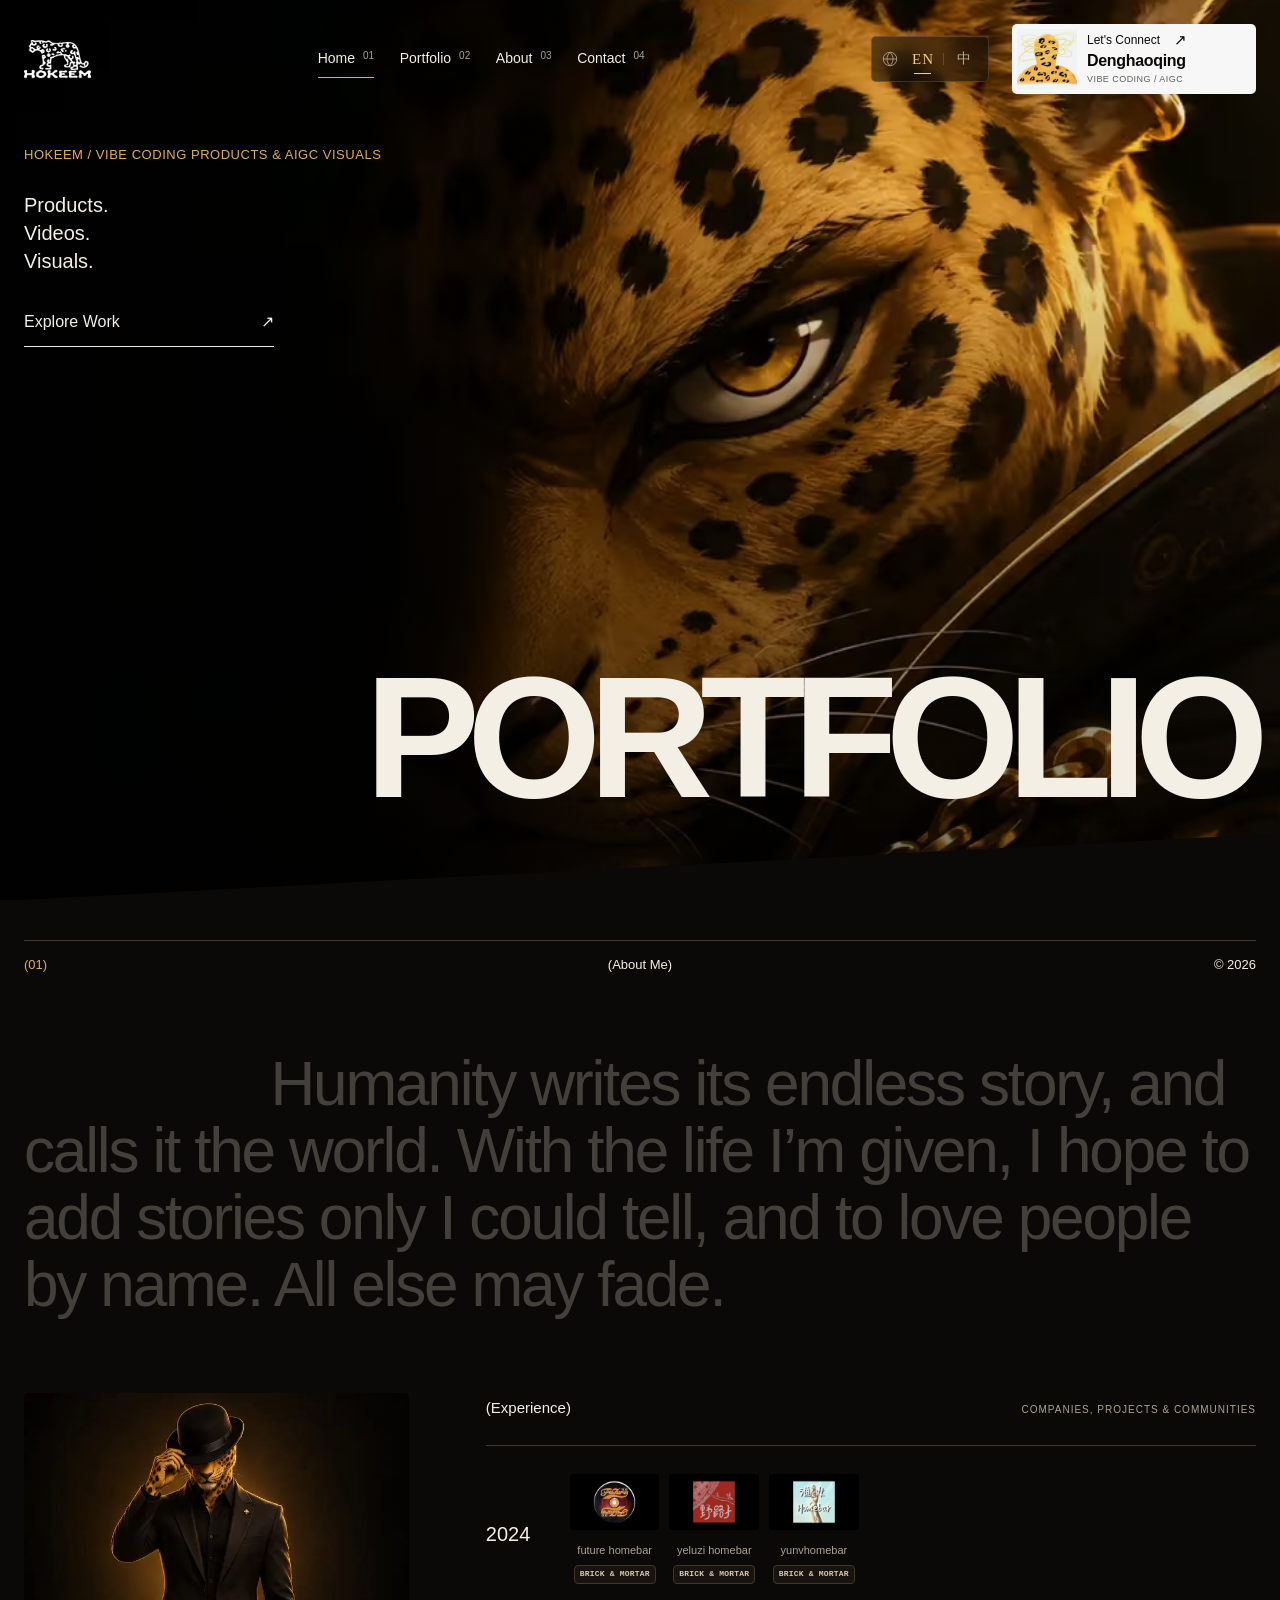
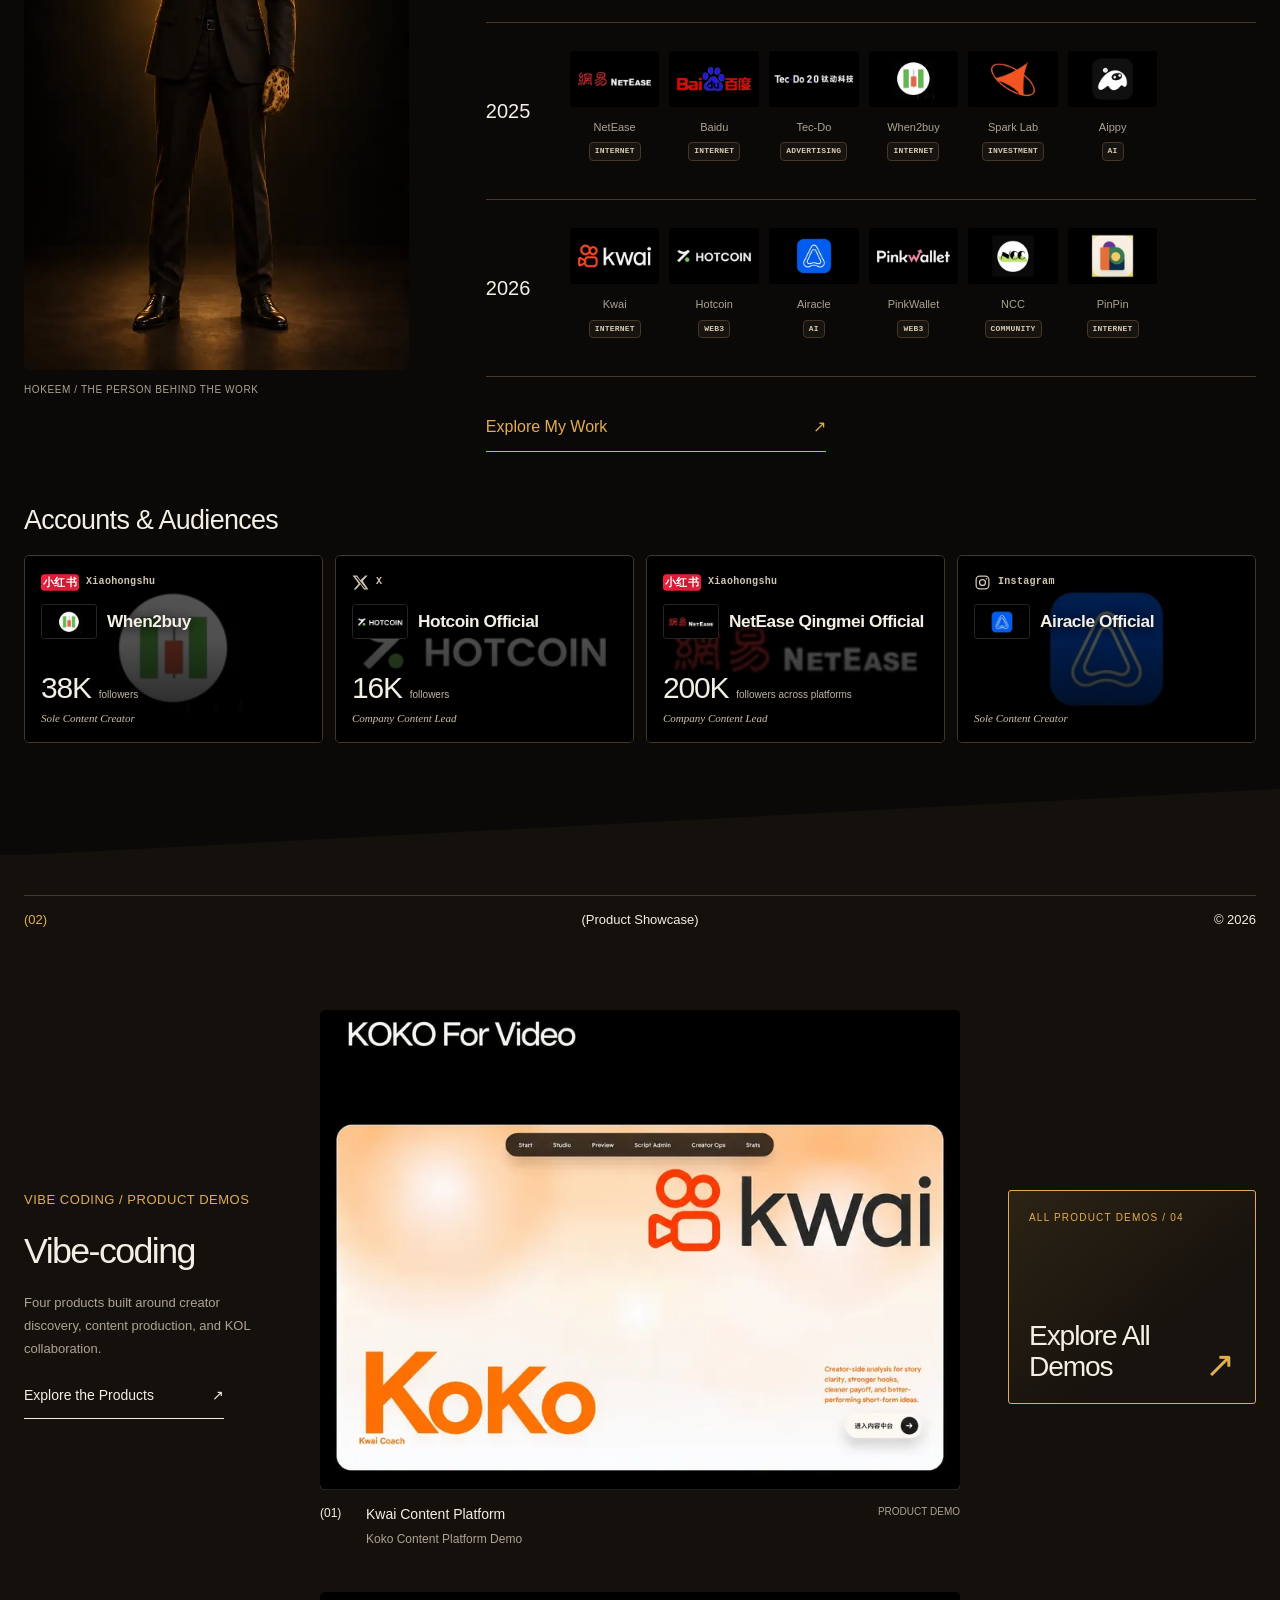
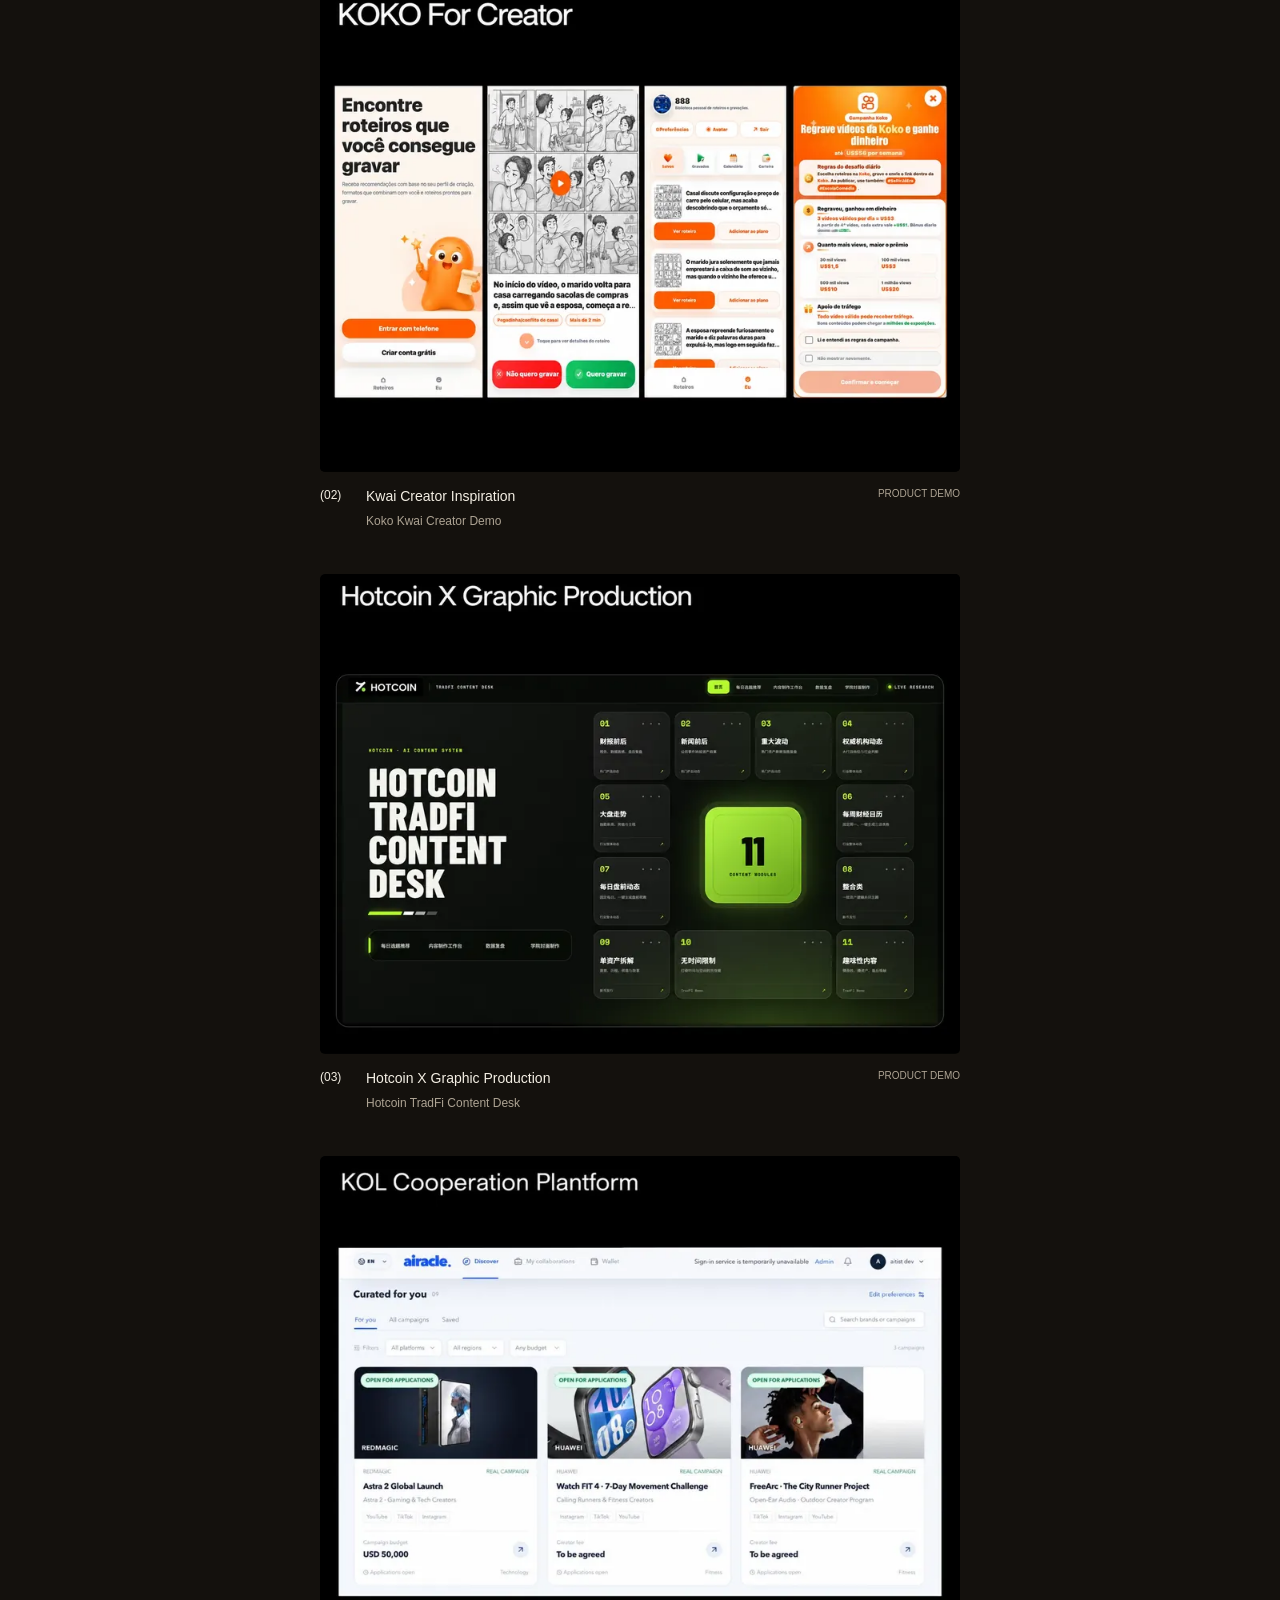
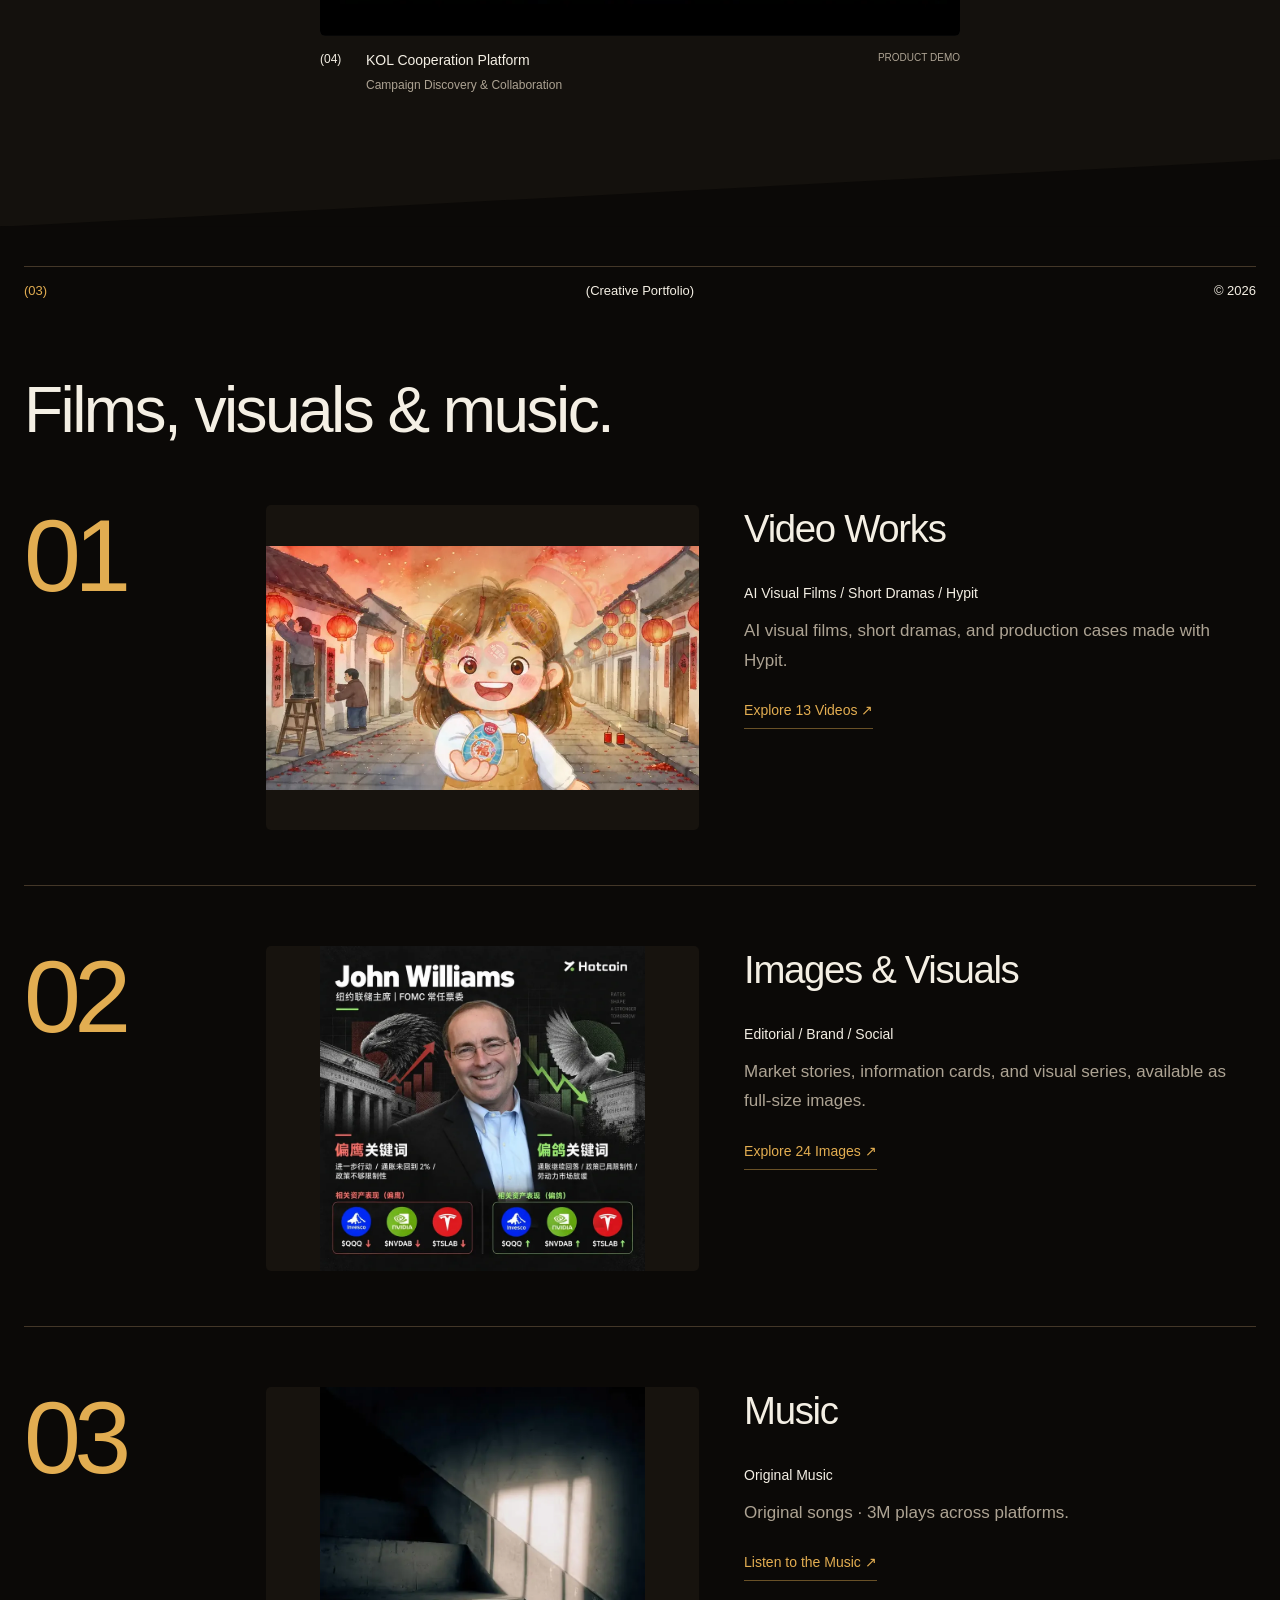
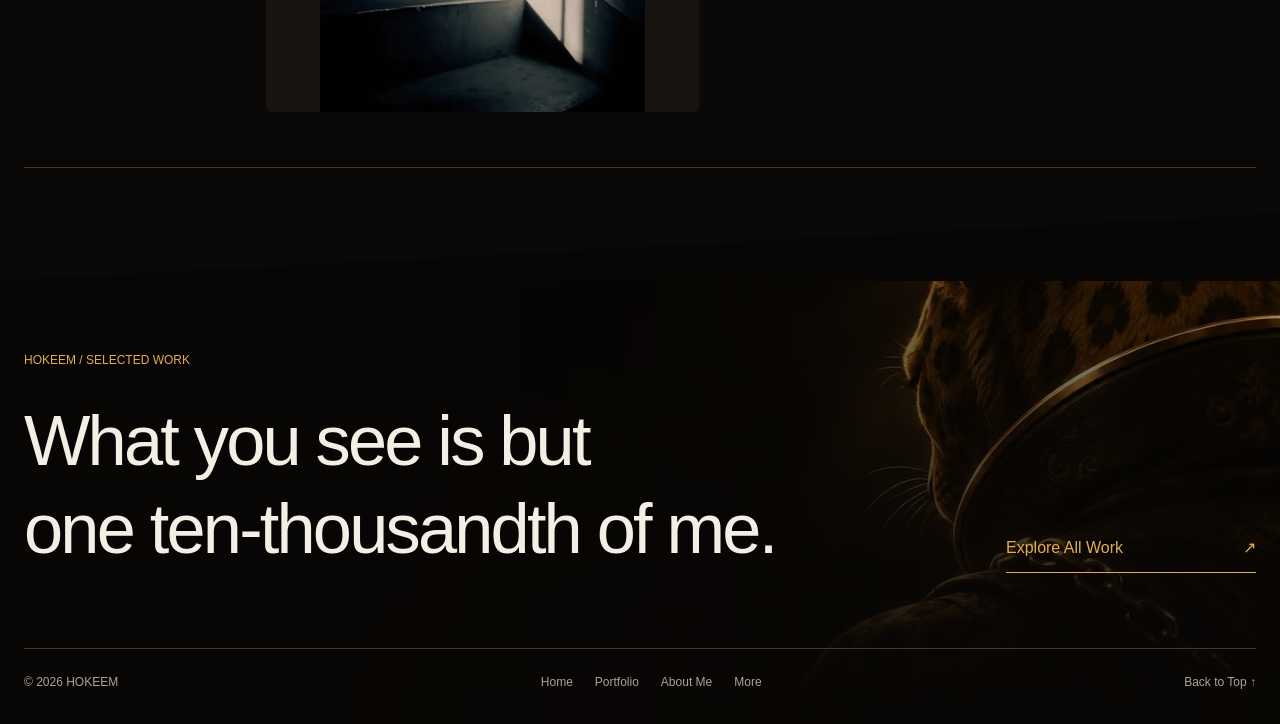
==== commit c89c0a5e: "Simplify account cards with platform icons and complete logos" ====
--- a/index.html
+++ b/index.html
@@ -23,13 +23,13 @@
         }
       })();
     </script>
-    <link rel="stylesheet" href="./styles.css?v=accounts-compact-20261019" />
-    <script src="./image-data.js?v=accounts-compact-20261019" defer></script>
-    <script src="./project-data.js?v=accounts-compact-20261019" defer></script>
+    <link rel="stylesheet" href="./styles.css?v=accounts-icons-20261019" />
+    <script src="./image-data.js?v=accounts-icons-20261019" defer></script>
+    <script src="./project-data.js?v=accounts-icons-20261019" defer></script>
     <script src="./career-data.js?v=life-work-only-20261018" defer></script>
-    <script src="./music-data.js?v=accounts-compact-20261019" defer></script>
-    <script src="./i18n.js?v=accounts-compact-20261019" defer></script>
-    <script src="./app.js?v=accounts-compact-20261019" defer></script>
+    <script src="./music-data.js?v=accounts-icons-20261019" defer></script>
+    <script src="./i18n.js?v=accounts-icons-20261019" defer></script>
+    <script src="./app.js?v=accounts-icons-20261019" defer></script>
   </head>
   <body>
     <header class="site-header" id="site-header">
--- a/styles.css
+++ b/styles.css
@@ -97,34 +97,33 @@
 .experience-footer { padding-top: 38px; }
 .experience-footer .underlined-link { width: min(100%, 340px); color: var(--gold); }
 .account-showcase { margin-top: clamp(28px, 4vw, 52px); }
-.account-showcase__heading { display: flex; justify-content: space-between; align-items: baseline; flex-wrap: wrap; gap: 8px 24px; margin-bottom: 18px; }
+.account-showcase__heading { margin-bottom: 18px; }
 .account-showcase__heading h3 { font-size: clamp(23px, 2.1vw, 30px); line-height: 1.25; font-weight: 500; letter-spacing: -.025em; }
-.account-showcase__heading p { color: var(--muted); font-size: 12px; line-height: 1.6; }
 .accounts-grid { display: grid; grid-template-columns: repeat(4, minmax(0, 1fr)); gap: 12px; }
 .account-card { position: relative; isolation: isolate; overflow: hidden; min-width: 0; border: 1px solid var(--line); border-radius: 5px; background: #000; color: var(--ink); transition: border-color .2s; }
 .account-card:hover, .account-card:focus-visible { border-color: var(--gold); color: var(--ink); }
-.account-card__background { position: absolute; inset: 0; z-index: -2; width: 100%; height: 100%; max-width: none; object-fit: cover; opacity: .65; transform: scale(1.2); transition: transform .4s, opacity .4s; }
-.account-card::after { content: ''; position: absolute; inset: 0; z-index: -1; background: linear-gradient(180deg, rgba(0,0,0,.15), rgba(0,0,0,.48) 38%, rgba(0,0,0,.94) 100%); }
-.account-card:hover .account-card__background { transform: scale(1.26); opacity: .8; }
-.account-card__content { display: flex; flex-direction: column; min-height: 216px; padding: 16px; text-shadow: 0 1px 12px #000; }
-.account-card__platform { color: #d1c6b3; font-family: 'SFMono-Regular', Consolas, monospace; font-size: 9px; font-weight: 600; line-height: 1.5; letter-spacing: .08em; text-transform: uppercase; }
-.account-card h4 { margin: 12px 0 4px; font-size: clamp(18px, 1.5vw, 22px); font-weight: 700; line-height: 1.15; letter-spacing: -.035em; }
-.account-card__role { color: #d0c2ab; font-family: Georgia, 'Times New Roman', 'Songti SC', serif; font-size: 13px; font-style: italic; line-height: 1.4; }
-.account-card__metric { display: flex; align-items: baseline; flex-wrap: wrap; gap: 4px 8px; margin-top: auto; padding-top: 18px; }
+.account-card__background { position: absolute; inset: 0; z-index: -2; width: 100%; height: 100%; max-width: none; object-fit: contain; opacity: .36; transition: opacity .3s; }
+.account-card::after { content: ''; position: absolute; inset: 0; z-index: -1; background: linear-gradient(180deg, #00000015, #00000020 45%, #000000b8); }
+.account-card:hover .account-card__background { opacity: .48; }
+.account-card__content { display: flex; flex-direction: column; min-height: 186px; padding: 16px; text-shadow: 0 1px 12px #000; }
+.account-card__platform { display: flex; align-items: center; gap: 7px; color: #d1c6b3; font-family: 'SFMono-Regular', Consolas, monospace; font-size: 10px; font-weight: 600; line-height: 20px; letter-spacing: .03em; }
+.account-card__platform svg { flex: none; width: 17px; height: 17px; }
+.account-card__platform .account-platform__xiaohongshu { width: 38px; height: 17px; }
+.account-card__identity { display: flex; align-items: center; gap: 10px; margin: 12px 0; }
+.account-card__identity .experience-logo { flex: none; width: 56px; border: 1px solid #ffffff25; border-radius: 4px; }
+.account-card h4 { margin: 0; min-width: 0; font-size: clamp(17px, 1.35vw, 20px); font-weight: 700; line-height: 1.2; letter-spacing: -.025em; }
+.account-card__metric { display: flex; align-items: baseline; flex-wrap: wrap; gap: 4px 8px; margin-top: auto; }
 .account-card__metric strong { font-size: 30px; font-weight: 500; line-height: 1; letter-spacing: -.04em; font-variant-numeric: tabular-nums; }
 .account-card__metric > span { color: #c1b6a5; font-size: 10px; line-height: 1.5; }
-.account-card__metric .account-card__visit { color: var(--gold); font-size: 14px; }
-.account-card__url { display: flex; align-items: center; justify-content: space-between; gap: 8px; margin-top: 12px; padding-top: 10px; border-top: 1px solid #ffffff30; color: #e9bb6c; font-family: 'SFMono-Regular', Consolas, monospace; font-size: 10px; line-height: 1.5; overflow-wrap: anywhere; }
-.account-card__arrow { flex: none; font-family: sans-serif; font-size: 18px; line-height: 1; }
+.account-card__role { margin-top: 8px; color: #d0c2ab; font-family: Georgia, 'Times New Roman', 'Songti SC', serif; font-size: 11px; font-style: italic; line-height: 1.4; }
+.account-card__identity + .account-card__role { margin-top: auto; }
 @media (max-width: 900px) {
  .accounts-grid { grid-template-columns: repeat(4, minmax(240px, 1fr)); overflow-x: auto; overscroll-behavior-x: contain; scroll-snap-type: x proximity; scrollbar-color: var(--gold) #211a12; scrollbar-width: thin; padding-bottom: 10px; }
  .account-card { scroll-snap-align: start; }
- .account-card__content { min-height: 210px; }
 }
 @media (max-width: 520px) {
- .account-showcase__heading p { font-size: 11px; }
  .accounts-grid { grid-template-columns: repeat(4, 252px); gap: 10px; }
- .account-card h4 { font-size: 21px; }
+ .account-card h4 { font-size: 19px; }
 }
 @media (max-width: 1199px) and (min-width: 801px) {
   .experience-row { grid-template-columns: 68px minmax(0, 1fr) 112px; gap: 16px; min-height: 112px; }
